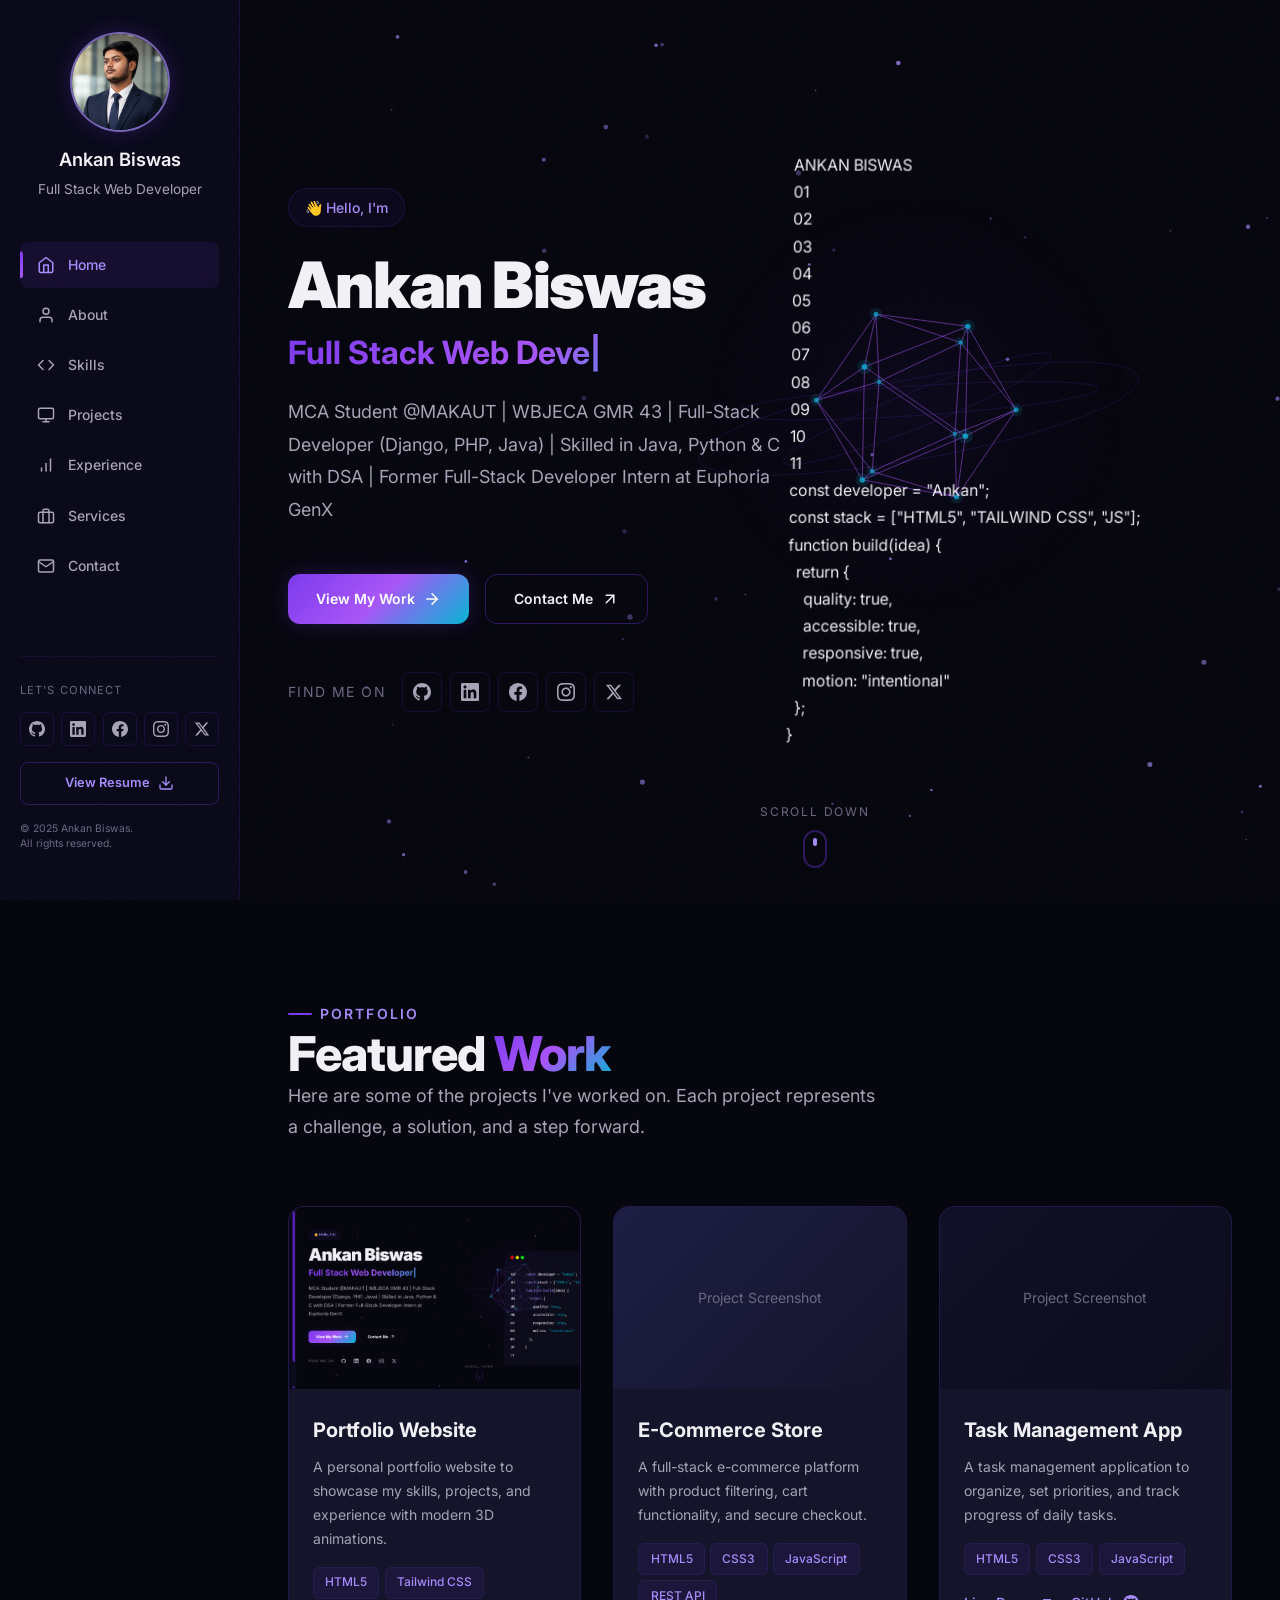
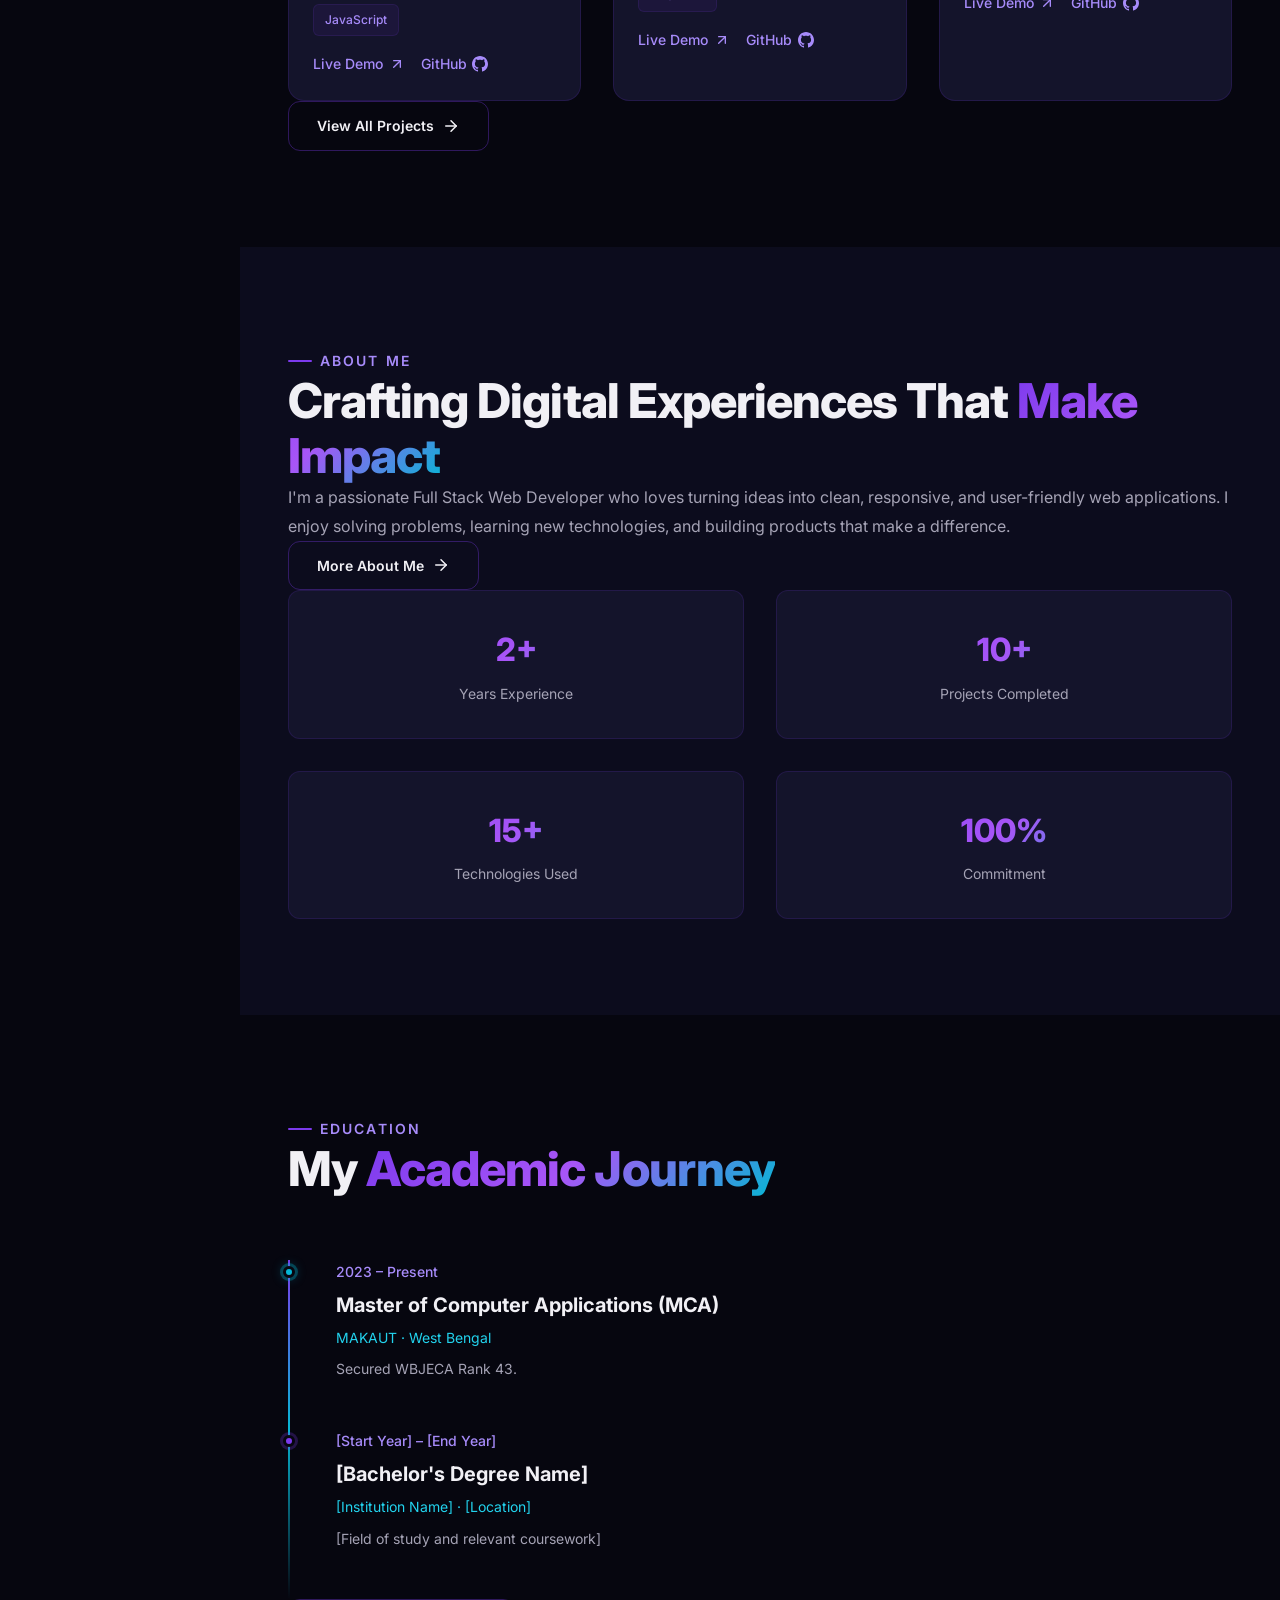
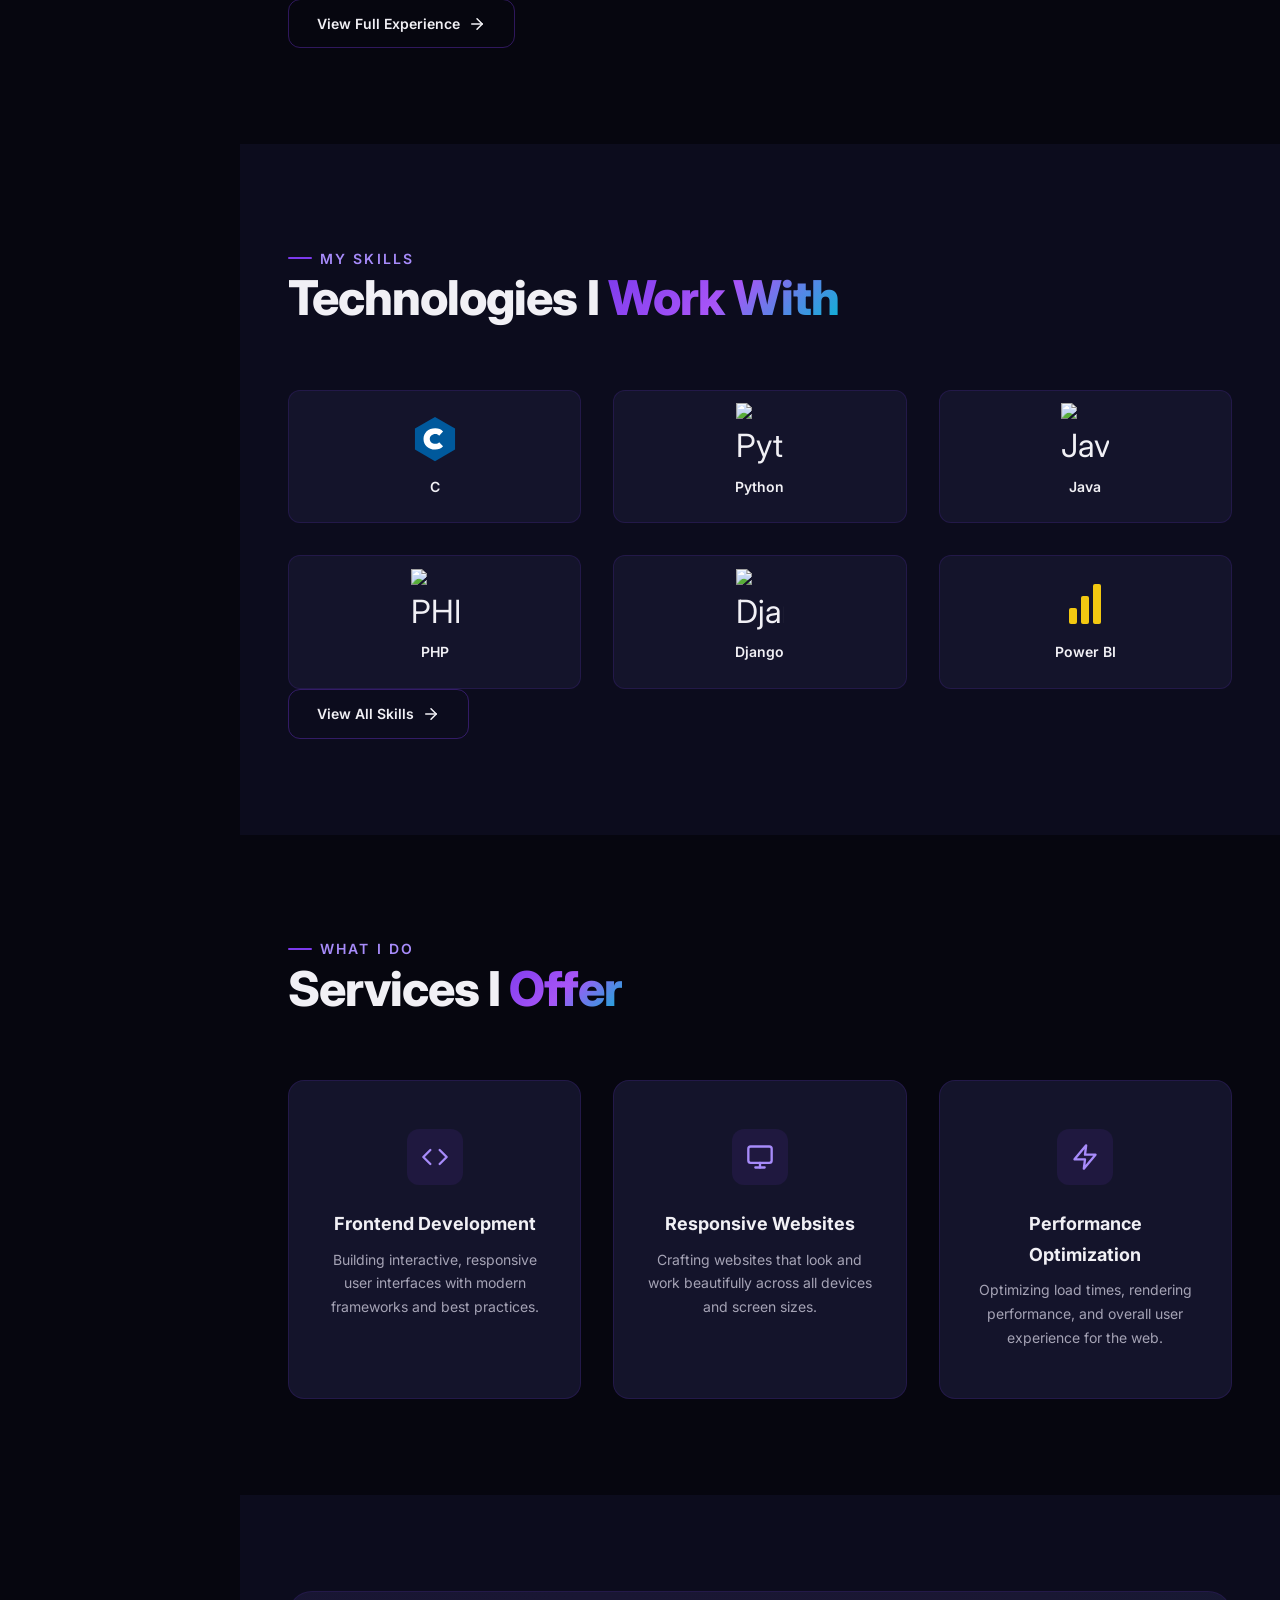
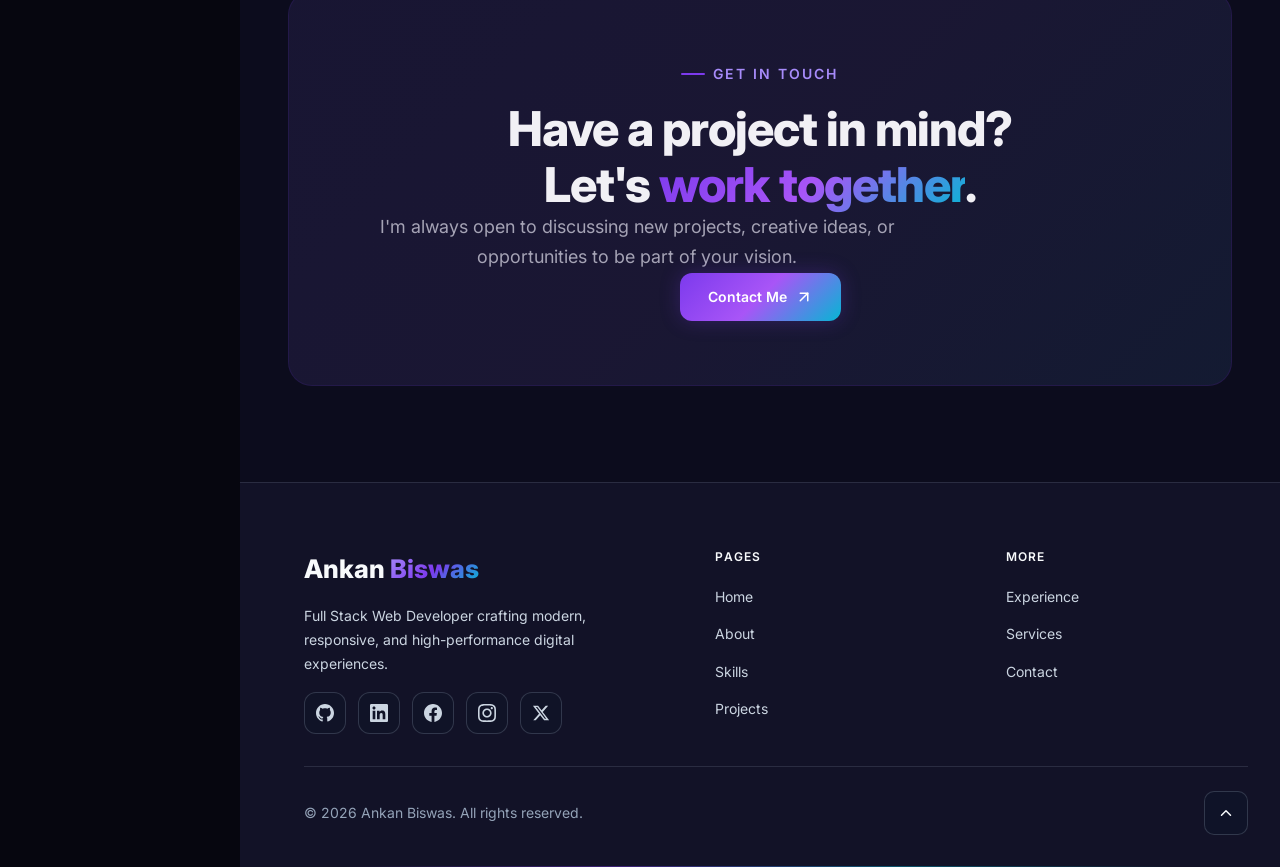
==== index.html @ 490fc518 "project add" ====
<!DOCTYPE html>
<html lang="en">

<head>
  <meta charset="UTF-8">
  <meta name="viewport" content="width=device-width, initial-scale=1.0">
  <title>Ankan Biswas — Full Stack Web Developer</title>
  <meta name="description"
    content="Ankan Biswas is a Full Stack Web Developer who designs and builds modern, responsive, and high-performance digital experiences for the web.">
  <link rel="canonical" href="https://Ankan-76.github.io/portfolio/">

  <!-- Open Graph -->
  <meta property="og:title" content="Ankan Biswas — Full Stack Web Developer">
  <meta property="og:description"
    content="I design and build modern, responsive, and high-performance digital experiences for the web.">
  <meta property="og:type" content="website">
  <meta property="og:url" content="https://Ankan-76.github.io/portfolio/">
  <meta property="og:image" content="https://Ankan-76.github.io/portfolio/assets/images/og-image.png">

  <!-- Twitter -->
  <meta name="twitter:card" content="summary_large_image">
  <meta name="twitter:title" content="Ankan Biswas — Full Stack Web Developer">
  <meta name="twitter:description"
    content="I design and build modern, responsive, and high-performance digital experiences for the web.">

  <link rel="icon" href="favicon.ico" type="image/x-icon">
  <link rel="manifest" href="site.webmanifest">

  <!-- Tailwind CDN -->
  <script src="https://cdn.tailwindcss.com"></script>
  <script>
    tailwind.config = {
      theme: {
        extend: {
          colors: {
            primary: '#06060f',
            surface: '#14142b',
            accent: '#7c3aed',
            'accent-light': '#a78bfa',
            'accent-secondary': '#06b6d4',
          }
        }
      }
    }
  </script>

  <link rel="stylesheet" href="css/styles.css">

  <!-- JSON-LD Structured Data -->
  <script type="application/ld+json">
  {
    "@context": "https://schema.org",
    "@type": "WebSite",
    "name": "Ankan Biswas Portfolio",
    "url": "https://Ankan-76.github.io/portfolio/",
    "author": {
      "@type": "Person",
      "name": "Ankan Biswas",
      "jobTitle": "Full Stack Web Developer",
      "url": "https://Ankan-76.github.io/portfolio/",
      "sameAs": [
        "https://github.com/Ankan-76",
        "https://www.linkedin.com/in/ankanbiswas43",
        "https://www.facebook.com/Ankan7699",
        "https://www.instagram.com/ankan_76?igsh=MXR5M2xndGlwZjZqcQ==",
        "https://x.com/Ankan7699"
      ]
    }
  }
  </script>
</head>

<body class="bg-noise">
  <div class="page-wrapper">
    <portfolio-sidebar></portfolio-sidebar>

    <main class="main-content" id="main-content">
      <!-- ===== HERO SECTION ===== -->
      <section class="hero" id="hero" aria-label="Hero introduction">
        <canvas id="hero-canvas" class="hero-canvas" aria-hidden="true"></canvas>

        <div class="hero-content">
          <span class="hero-eyebrow hero-entrance" style="animation-delay: 0.2s">
            👋 Hello, I'm
          </span>

          <h1 class="hero-name hero-entrance" style="animation-delay: 0.35s">
            Ankan Biswas
          </h1>

          <p class="hero-title hero-entrance" style="animation-delay: 0.5s">
            <span class="typewriter-text"
              data-words='["Full Stack Web Developer", "Tech Enthusiast", "Problem Solver"]'>Full Stack Web
              Developer</span><span class="typewriter-cursor">|</span>
          </p>

          <p class="hero-desc hero-entrance" style="animation-delay: 0.65s">
            MCA Student @MAKAUT | WBJECA GMR 43 | Full-Stack Developer (Django, PHP, Java) | Skilled in Java, Python & C
            with DSA | Former Full-Stack Developer Intern at Euphoria GenX
          </p>

          <div class="hero-actions hero-entrance" style="animation-delay: 0.8s">
            <a href="projects.html" class="btn btn-primary" id="hero-cta-projects">
              View My Work
              <svg viewBox="0 0 24 24" fill="none" stroke="currentColor" stroke-width="2" stroke-linecap="round"
                stroke-linejoin="round">
                <line x1="5" y1="12" x2="19" y2="12" />
                <polyline points="12 5 19 12 12 19" />
              </svg>
            </a>
            <a href="contact.html" class="btn btn-outline" id="hero-cta-contact">
              Contact Me
              <svg viewBox="0 0 24 24" fill="none" stroke="currentColor" stroke-width="2" stroke-linecap="round"
                stroke-linejoin="round">
                <line x1="7" y1="17" x2="17" y2="7" />
                <polyline points="7 7 17 7 17 17" />
              </svg>
            </a>
          </div>

          <div class="hero-social hero-entrance" style="animation-delay: 0.95s">
            <span class="hero-social-label">Find me on</span>
            <div class="social-links">
              <a href="https://github.com/Ankan-76" class="social-link" aria-label="Ankan Biswas on GitHub"
                target="_blank" rel="noopener noreferrer">
                <svg viewBox="0 0 24 24" fill="currentColor">
                  <path
                    d="M12 0c-6.626 0-12 5.373-12 12 0 5.302 3.438 9.8 8.207 11.387.599.111.793-.261.793-.577v-2.234c-3.338.726-4.033-1.416-4.033-1.416-.546-1.387-1.333-1.756-1.333-1.756-1.089-.745.083-.729.083-.729 1.205.084 1.839 1.237 1.839 1.237 1.07 1.834 2.807 1.304 3.492.997.107-.775.418-1.305.762-1.604-2.665-.305-5.467-1.334-5.467-5.931 0-1.311.469-2.381 1.236-3.221-.124-.303-.535-1.524.117-3.176 0 0 1.008-.322 3.301 1.23.957-.266 1.983-.399 3.003-.404 1.02.005 2.047.138 3.006.404 2.291-1.552 3.297-1.23 3.297-1.23.653 1.653.242 2.874.118 3.176.77.84 1.235 1.911 1.235 3.221 0 4.609-2.807 5.624-5.479 5.921.43.372.823 1.102.823 2.222v3.293c0 .319.192.694.801.576 4.765-1.589 8.199-6.086 8.199-11.386 0-6.627-5.373-12-12-12z" />
                </svg>
              </a>
              <a href="https://www.linkedin.com/in/ankanbiswas43" class="social-link"
                aria-label="Ankan Biswas on LinkedIn" target="_blank" rel="noopener noreferrer">
                <svg viewBox="0 0 24 24" fill="currentColor">
                  <path
                    d="M20.447 20.452h-3.554v-5.569c0-1.328-.027-3.037-1.852-3.037-1.853 0-2.136 1.445-2.136 2.939v5.667H9.351V9h3.414v1.561h.046c.477-.9 1.637-1.85 3.37-1.85 3.601 0 4.267 2.37 4.267 5.455v6.286zM5.337 7.433c-1.144 0-2.063-.926-2.063-2.065 0-1.138.92-2.063 2.063-2.063 1.14 0 2.064.925 2.064 2.063 0 1.139-.925 2.065-2.064 2.065zm1.782 13.019H3.555V9h3.564v11.452zM22.225 0H1.771C.792 0 0 .774 0 1.729v20.542C0 23.227.792 24 1.771 24h20.451C23.2 24 24 23.227 24 22.271V1.729C24 .774 23.2 0 22.222 0h.003z" />
                </svg>
              </a>
              <a href="https://www.facebook.com/Ankan7699" class="social-link" aria-label="Ankan Biswas on Facebook"
                target="_blank" rel="noopener noreferrer">
                <svg viewBox="0 0 24 24" fill="currentColor">
                  <path
                    d="M24 12.073c0-6.627-5.373-12-12-12s-12 5.373-12 12c0 5.99 4.388 10.954 10.125 11.854v-8.385H7.078v-3.47h3.047V9.43c0-3.007 1.792-4.669 4.533-4.669 1.312 0 2.686.235 2.686.235v2.953H15.83c-1.491 0-1.956.925-1.956 1.874v2.25h3.328l-.532 3.47h-2.796v8.385C19.612 23.027 24 18.062 24 12.073z" />
                </svg>
              </a>
              <a href="https://www.instagram.com/ankan_76?igsh=MXR5M2xndGlwZjZqcQ==" class="social-link"
                aria-label="Ankan Biswas on Instagram" target="_blank" rel="noopener noreferrer">
                <svg viewBox="0 0 24 24" fill="currentColor">
                  <path
                    d="M12 0C8.74 0 8.333.015 7.053.072 5.775.132 4.905.333 4.14.63c-.789.306-1.459.717-2.126 1.384S.935 3.35.63 4.14C.333 4.905.131 5.775.072 7.053.012 8.333 0 8.74 0 12s.015 3.667.072 4.947c.06 1.277.261 2.148.558 2.913.306.788.717 1.459 1.384 2.126.667.666 1.336 1.079 2.126 1.384.766.296 1.636.499 2.913.558C8.333 23.988 8.74 24 12 24s3.667-.015 4.947-.072c1.277-.06 2.148-.262 2.913-.558.788-.306 1.459-.718 2.126-1.384.666-.667 1.079-1.335 1.384-2.126.296-.765.499-1.636.558-2.913.06-1.28.072-1.687.072-4.947s-.015-3.667-.072-4.947c-.06-1.277-.262-2.149-.558-2.913-.306-.789-.718-1.459-1.384-2.126C21.319 1.347 20.651.935 19.86.63c-.765-.297-1.636-.499-2.913-.558C15.667.012 15.26 0 12 0zm0 2.16c3.203 0 3.585.016 4.85.071 1.17.055 1.805.249 2.227.415.562.217.96.477 1.382.896.419.42.679.819.896 1.381.164.422.36 1.057.413 2.227.057 1.266.07 1.646.07 4.85s-.015 3.585-.074 4.85c-.061 1.17-.256 1.805-.421 2.227-.224.562-.479.96-.899 1.382-.419.419-.824.679-1.38.896-.42.164-1.065.36-2.235.413-1.274.057-1.649.07-4.859.07-3.211 0-3.586-.015-4.859-.074-1.171-.061-1.816-.256-2.236-.421-.569-.224-.96-.479-1.379-.899-.421-.419-.69-.824-.9-1.38-.165-.42-.359-1.065-.42-2.235-.045-1.26-.061-1.649-.061-4.844 0-3.196.016-3.586.061-4.861.061-1.17.255-1.814.42-2.234.21-.57.479-.96.9-1.381.419-.419.81-.689 1.379-.898.42-.166 1.051-.361 2.221-.421 1.275-.045 1.65-.06 4.859-.06l.045.03zm0 3.678c-3.405 0-6.162 2.76-6.162 6.162 0 3.405 2.76 6.162 6.162 6.162 3.405 0 6.162-2.76 6.162-6.162 0-3.405-2.76-6.162-6.162-6.162zM12 16c-2.21 0-4-1.79-4-4s1.79-4 4-4 4 1.79 4 4-1.79 4-4 4zm7.846-10.405c0 .795-.646 1.44-1.44 1.44-.795 0-1.44-.646-1.44-1.44 0-.794.646-1.439 1.44-1.439.793-.001 1.44.645 1.44 1.439z" />
                </svg>
              </a>
              <a href="https://x.com/Ankan7699" class="social-link" aria-label="Ankan Biswas on X" target="_blank"
                rel="noopener noreferrer">
                <svg viewBox="0 0 24 24" fill="currentColor">
                  <path
                    d="M18.244 2.25h3.308l-7.227 8.26 8.502 11.24H16.17l-5.214-6.817L4.99 21.75H1.68l7.73-8.835L1.254 2.25H8.08l4.713 6.231zm-1.161 17.52h1.833L7.084 4.126H5.117z" />
                </svg>
              </a>
            </div>
          </div>
        </div>

        <!-- ===== FLOATING CODE WINDOW ===== -->
        <div class="hidden xl:block absolute right-12 z-[2] hero-entrance"
          style="animation-delay: 1.1s; width: 450px; top: 25%; transform: translateY(-50%) perspective(1200px);">
          <div style="animation: float 6s ease-in-out infinite;">
            <div
              class="rounded-2xl border border-[var(--color-border)] backdrop-blur-md bg-[rgba(20,20,43,0.4)] shadow-[var(--shadow-glow-lg)] overflow-hidden hover:border-[var(--color-border-active)] transition-all duration-300"
              style="transform-style: preserve-3d; transform: rotateY(-12deg) rotateX(4deg);">
              <!-- Window Header -->
              <div
                class="flex items-center justify-between px-5 py-4 border-b border-[var(--color-border)] bg-[rgba(12,12,29,0.7)]">
                <div class="flex gap-2">
                  <div class="w-3 h-3 rounded-full bg-[#ff0000]"></div>
                  <div class="w-3 h-3 rounded-full bg-[#ffff00]"></div>
                  <div class="w-3 h-3 rounded-full bg-[#00ff00]"></div>
                </div>
                <div class="text-[10px] font-mono tracking-[0.2em] text-[var(--color-text-muted)] uppercase">
                  ANKAN BISWAS
                </div>
              </div>
              <!-- Window Body -->
              <div class="p-6 font-mono text-sm leading-[2.2]">
                <div class="flex">
                  <div
                    class="text-[var(--color-text-muted)]/50 text-right pr-5 select-none shrink-0 border-r border-[var(--color-border)] mr-5">
                    01<br>02<br>03<br>04<br>05<br>06<br>07<br>08<br>09<br>10<br>11
                  </div>
                  <div class="text-[var(--color-text-primary)] whitespace-nowrap overflow-hidden">
                    <span class="text-[var(--color-accent-light)]">const</span> developer = <span
                      class="text-[var(--color-accent-secondary)]">"Ankan"</span>;<br>
                    <span class="text-[var(--color-accent-light)]">const</span> stack = [<span
                      class="text-[var(--color-accent-secondary)]">"HTML5"</span>, <span
                      class="text-[var(--color-accent-secondary)]">"TAILWIND CSS"</span>, <span
                      class="text-[var(--color-accent-secondary)]">"JS"</span>];<br>
                    <span class="text-[var(--color-accent-light)]">function</span> <span
                      class="text-[var(--color-accent-light)]">build</span>(idea) {<br>
                    &nbsp;&nbsp;<span class="text-[var(--color-accent-light)]">return</span> {<br>
                    &nbsp;&nbsp;&nbsp;&nbsp;quality: <span class="text-[var(--color-accent-secondary)]">true</span>,<br>
                    &nbsp;&nbsp;&nbsp;&nbsp;accessible: <span
                      class="text-[var(--color-accent-secondary)]">true</span>,<br>
                    &nbsp;&nbsp;&nbsp;&nbsp;responsive: <span
                      class="text-[var(--color-accent-secondary)]">true</span>,<br>
                    &nbsp;&nbsp;&nbsp;&nbsp;motion: <span
                      class="text-[var(--color-accent-secondary)]">"intentional"</span><br>
                    &nbsp;&nbsp;};<br>
                    }
                  </div>
                </div>
              </div>
            </div>
          </div>
        </div>

        <div class="scroll-indicator hero-entrance" style="animation-delay: 1.2s">
          <span>Scroll Down</span>
          <div class="scroll-indicator-mouse">
            <div class="scroll-indicator-dot"></div>
          </div>
        </div>
      </section>

      <!-- ===== SELECTED WORK ===== -->
      <section class="section" id="selected-work" aria-labelledby="work-heading">
        <div class="section-header reveal">
          <span class="heading-eyebrow">Portfolio</span>
          <h2 class="section-title" id="work-heading">Featured <span class="accent">Work</span></h2>
          <p class="section-subtitle">Here are some of the projects I've worked on. Each project represents a challenge,
            a solution, and a step forward.</p>
        </div>

        <div class="section-grid section-grid-3 mobile-1col">
          <!-- Project Card 1 -->
          <article class="project-card card-3d reveal stagger-1" data-category="Web Apps">
            <div class="project-card-image">
              <img src="assets/images/projects/portfolio.png" alt="Portfolio Website"
                style="width:100%; height:100%; object-fit:cover;">
            </div>
            <div class="project-card-body">
              <h3 class="project-card-title">Portfolio Website</h3>
              <p class="project-card-desc">A personal portfolio website to showcase my skills, projects, and experience
                with modern 3D animations.</p>
              <div class="project-card-techs">
                <span class="tech-badge">HTML5</span>
                <span class="tech-badge">Tailwind CSS</span>
                <span class="tech-badge">JavaScript</span>
              </div>
              <div class="project-card-links">
                <a href="https://ankan-76.github.io/portfolio/" class="project-card-link" target="_blank"
                  rel="noopener noreferrer">
                  Live Demo
                  <svg viewBox="0 0 24 24" fill="none" stroke="currentColor" stroke-width="2" stroke-linecap="round"
                    stroke-linejoin="round">
                    <line x1="7" y1="17" x2="17" y2="7" />
                    <polyline points="7 7 17 7 17 17" />
                  </svg>
                </a>
                <a href="https://github.com/Ankan-76/portfolio" class="project-card-link" target="_blank"
                  rel="noopener noreferrer">
                  GitHub
                  <svg viewBox="0 0 24 24" fill="currentColor" width="16" height="16">
                    <path
                      d="M12 0c-6.626 0-12 5.373-12 12 0 5.302 3.438 9.8 8.207 11.387.599.111.793-.261.793-.577v-2.234c-3.338.726-4.033-1.416-4.033-1.416-.546-1.387-1.333-1.756-1.333-1.756-1.089-.745.083-.729.083-.729 1.205.084 1.839 1.237 1.839 1.237 1.07 1.834 2.807 1.304 3.492.997.107-.775.418-1.305.762-1.604-2.665-.305-5.467-1.334-5.467-5.931 0-1.311.469-2.381 1.236-3.221-.124-.303-.535-1.524.117-3.176 0 0 1.008-.322 3.301 1.23.957-.266 1.983-.399 3.003-.404 1.02.005 2.047.138 3.006.404 2.291-1.552 3.297-1.23 3.297-1.23.653 1.653.242 2.874.118 3.176.77.84 1.235 1.911 1.235 3.221 0 4.609-2.807 5.624-5.479 5.921.43.372.823 1.102.823 2.222v3.293c0 .319.192.694.801.576 4.765-1.589 8.199-6.086 8.199-11.386 0-6.627-5.373-12-12-12z" />
                  </svg>
                </a>
              </div>
            </div>
          </article>

          <!-- Project Card 2 -->
          <article class="project-card card-3d reveal stagger-2" data-category="Web Apps">
            <div class="project-card-image">
              <div
                style="width:100%;height:100%;background:linear-gradient(135deg, #1e1e45 0%, #14142b 100%);display:flex;align-items:center;justify-content:center;color:var(--color-text-muted);font-size:0.875rem;">
                Project Screenshot</div>
            </div>
            <div class="project-card-body">
              <h3 class="project-card-title">E-Commerce Store</h3>
              <p class="project-card-desc">A full-stack e-commerce platform with product filtering, cart functionality,
                and secure checkout.</p>
              <div class="project-card-techs">
                <span class="tech-badge">HTML5</span>
                <span class="tech-badge">CSS3</span>
                <span class="tech-badge">JavaScript</span>
                <span class="tech-badge">REST API</span>
              </div>
              <div class="project-card-links">
                <a href="[Live Demo URL]" class="project-card-link" target="_blank" rel="noopener noreferrer">
                  Live Demo
                  <svg viewBox="0 0 24 24" fill="none" stroke="currentColor" stroke-width="2" stroke-linecap="round"
                    stroke-linejoin="round">
                    <line x1="7" y1="17" x2="17" y2="7" />
                    <polyline points="7 7 17 7 17 17" />
                  </svg>
                </a>
                <a href="https://github.com/Ankan-76" class="project-card-link" target="_blank"
                  rel="noopener noreferrer">
                  GitHub
                  <svg viewBox="0 0 24 24" fill="currentColor" width="16" height="16">
                    <path
                      d="M12 0c-6.626 0-12 5.373-12 12 0 5.302 3.438 9.8 8.207 11.387.599.111.793-.261.793-.577v-2.234c-3.338.726-4.033-1.416-4.033-1.416-.546-1.387-1.333-1.756-1.333-1.756-1.089-.745.083-.729.083-.729 1.205.084 1.839 1.237 1.839 1.237 1.07 1.834 2.807 1.304 3.492.997.107-.775.418-1.305.762-1.604-2.665-.305-5.467-1.334-5.467-5.931 0-1.311.469-2.381 1.236-3.221-.124-.303-.535-1.524.117-3.176 0 0 1.008-.322 3.301 1.23.957-.266 1.983-.399 3.003-.404 1.02.005 2.047.138 3.006.404 2.291-1.552 3.297-1.23 3.297-1.23.653 1.653.242 2.874.118 3.176.77.84 1.235 1.911 1.235 3.221 0 4.609-2.807 5.624-5.479 5.921.43.372.823 1.102.823 2.222v3.293c0 .319.192.694.801.576 4.765-1.589 8.199-6.086 8.199-11.386 0-6.627-5.373-12-12-12z" />
                  </svg>
                </a>
              </div>
            </div>
          </article>

          <!-- Project Card 3 -->
          <article class="project-card card-3d reveal stagger-3" data-category="Web Apps">
            <div class="project-card-image">
              <div
                style="width:100%;height:100%;background:linear-gradient(135deg, #111128 0%, #0c0c1d 100%);display:flex;align-items:center;justify-content:center;color:var(--color-text-muted);font-size:0.875rem;">
                Project Screenshot</div>
            </div>
            <div class="project-card-body">
              <h3 class="project-card-title">Task Management App</h3>
              <p class="project-card-desc">A task management application to organize, set priorities, and track progress
                of daily tasks.</p>
              <div class="project-card-techs">
                <span class="tech-badge">HTML5</span>
                <span class="tech-badge">CSS3</span>
                <span class="tech-badge">JavaScript</span>
              </div>
              <div class="project-card-links">
                <a href="[Live Demo URL]" class="project-card-link" target="_blank" rel="noopener noreferrer">
                  Live Demo
                  <svg viewBox="0 0 24 24" fill="none" stroke="currentColor" stroke-width="2" stroke-linecap="round"
                    stroke-linejoin="round">
                    <line x1="7" y1="17" x2="17" y2="7" />
                    <polyline points="7 7 17 7 17 17" />
                  </svg>
                </a>
                <a href="https://github.com/Ankan-76" class="project-card-link" target="_blank"
                  rel="noopener noreferrer">
                  GitHub
                  <svg viewBox="0 0 24 24" fill="currentColor" width="16" height="16">
                    <path
                      d="M12 0c-6.626 0-12 5.373-12 12 0 5.302 3.438 9.8 8.207 11.387.599.111.793-.261.793-.577v-2.234c-3.338.726-4.033-1.416-4.033-1.416-.546-1.387-1.333-1.756-1.333-1.756-1.089-.745.083-.729.083-.729 1.205.084 1.839 1.237 1.839 1.237 1.07 1.834 2.807 1.304 3.492.997.107-.775.418-1.305.762-1.604-2.665-.305-5.467-1.334-5.467-5.931 0-1.311.469-2.381 1.236-3.221-.124-.303-.535-1.524.117-3.176 0 0 1.008-.322 3.301 1.23.957-.266 1.983-.399 3.003-.404 1.02.005 2.047.138 3.006.404 2.291-1.552 3.297-1.23 3.297-1.23.653 1.653.242 2.874.118 3.176.77.84 1.235 1.911 1.235 3.221 0 4.609-2.807 5.624-5.479 5.921.43.372.823 1.102.823 2.222v3.293c0 .319.192.694.801.576 4.765-1.589 8.199-6.086 8.199-11.386 0-6.627-5.373-12-12-12z" />
                  </svg>
                </a>
              </div>
            </div>
          </article>
        </div>

        <div class="text-center mt-12 reveal">
          <a href="projects.html" class="btn btn-outline">
            View All Projects
            <svg viewBox="0 0 24 24" fill="none" stroke="currentColor" stroke-width="2" stroke-linecap="round"
              stroke-linejoin="round">
              <line x1="5" y1="12" x2="19" y2="12" />
              <polyline points="12 5 19 12 12 19" />
            </svg>
          </a>
        </div>
      </section>

      <!-- ===== ABOUT SNAPSHOT ===== -->
      <section class="section" id="about-snapshot" aria-labelledby="about-heading"
        style="background: var(--color-bg-secondary);">
        <div class="max-w-4xl mx-auto grid md:grid-cols-2 gap-12 items-center">
          <div class="reveal">
            <span class="heading-eyebrow">About Me</span>
            <h2 class="section-title" id="about-heading">Crafting Digital Experiences That <span class="accent">Make
                Impact</span></h2>
            <p class="mt-4" style="color: var(--color-text-secondary); line-height: 1.8;">
              I'm a passionate Full Stack Web Developer who loves turning ideas into clean, responsive, and
              user-friendly web applications. I enjoy solving problems, learning new technologies, and building products
              that make a difference.
            </p>
            <a href="about.html" class="btn btn-outline mt-6">
              More About Me
              <svg viewBox="0 0 24 24" fill="none" stroke="currentColor" stroke-width="2" stroke-linecap="round"
                stroke-linejoin="round">
                <line x1="5" y1="12" x2="19" y2="12" />
                <polyline points="12 5 19 12 12 19" />
              </svg>
            </a>
          </div>
          <div class="section-grid section-grid-2 reveal stagger-2">
            <div class="stat-card">
              <div class="stat-number">2+</div>
              <div class="stat-label">Years Experience</div>
            </div>
            <div class="stat-card">
              <div class="stat-number">10+</div>
              <div class="stat-label">Projects Completed</div>
            </div>
            <div class="stat-card">
              <div class="stat-number">15+</div>
              <div class="stat-label">Technologies Used</div>
            </div>
            <div class="stat-card">
              <div class="stat-number">100%</div>
              <div class="stat-label">Commitment</div>
            </div>
          </div>
        </div>
      </section>

      <!-- ===== EDUCATION SNAPSHOT ===== -->
      <section class="section" id="education-snapshot" aria-labelledby="edu-heading">
        <div class="max-w-3xl mx-auto">
          <div class="section-header reveal">
            <span class="heading-eyebrow">Education</span>
            <h2 class="section-title" id="edu-heading">My <span class="accent">Academic Journey</span></h2>
          </div>
          <div class="timeline">
            <div class="timeline-item current reveal">
              <div class="timeline-date">2023 – Present</div>
              <h3 class="timeline-title">Master of Computer Applications (MCA)</h3>
              <div class="timeline-company">MAKAUT · West Bengal</div>
              <p class="timeline-desc">Secured WBJECA Rank 43.</p>
            </div>
            <div class="timeline-item reveal stagger-2">
              <div class="timeline-date">[Start Year] – [End Year]</div>
              <h3 class="timeline-title">[Bachelor's Degree Name]</h3>
              <div class="timeline-company">[Institution Name] · [Location]</div>
              <p class="timeline-desc">[Field of study and relevant coursework]</p>
            </div>
          </div>
          <div class="text-center mt-8 reveal">
            <a href="experience.html" class="btn btn-outline">
              View Full Experience
              <svg viewBox="0 0 24 24" fill="none" stroke="currentColor" stroke-width="2" stroke-linecap="round"
                stroke-linejoin="round">
                <line x1="5" y1="12" x2="19" y2="12" />
                <polyline points="12 5 19 12 12 19" />
              </svg>
            </a>
          </div>
        </div>
      </section>

      <!-- ===== SKILLS SNAPSHOT ===== -->
      <section class="section" id="skills-snapshot" aria-labelledby="skills-heading"
        style="background: var(--color-bg-secondary);">
        <div class="section-header reveal">
          <span class="heading-eyebrow">My Skills</span>
          <h2 class="section-title" id="skills-heading">Technologies I <span class="accent">Work With</span></h2>
        </div>
        <div class="section-grid section-grid-4">
          <div class="skill-card card-3d reveal stagger-1">
            <div class="skill-card-icon">
              <svg viewBox="0 0 128 128" width="100%" height="100%" xmlns="http://www.w3.org/2000/svg">
                <path d="M117.5 35.8L64 5 10.5 35.8v56.4L64 123l53.5-30.8V35.8z" fill="#00599C" />
                <path
                  d="M85.5 83.5c-4.9 5.8-11.8 8.8-20.7 8.8-19.3 0-31.4-12.7-31.4-28.5s12.1-28.5 31.4-28.5c8.9 0 15.8 3 20.7 8.8l-10.4 11c-2.4-2.8-5.7-4.4-10.3-4.4-8.8 0-14.7 6.4-14.7 13.1s5.9 13.1 14.7 13.1c4.6 0 7.9-1.6 10.3-4.4l10.4 11z"
                  fill="#FFFFFF" />
              </svg>

            </div>
            <div class="skill-card-name">C</div>
          </div>
          <div class="skill-card reveal stagger-2">
            <div class="skill-card-icon"><img
                src="https://cdn.jsdelivr.net/gh/devicons/devicon@latest/icons/python/python-original.svg" width="100%"
                height="100%" alt="Python"></div>
            <div class="skill-card-name">Python</div>
          </div>
          <div class="skill-card reveal stagger-3">
            <div class="skill-card-icon"><img
                src="https://cdn.jsdelivr.net/gh/devicons/devicon@latest/icons/java/java-original.svg" width="100%"
                height="100%" alt="Java"></div>
            <div class="skill-card-name">Java</div>
          </div>
          <div class="skill-card reveal stagger-4">
            <div class="skill-card-icon"><img
                src="https://cdn.jsdelivr.net/gh/devicons/devicon@latest/icons/php/php-original.svg" width="100%"
                height="100%" alt="PHP"></div>
            <div class="skill-card-name">PHP</div>
          </div>
          <div class="skill-card reveal stagger-5">
            <div class="skill-card-icon"><img
                src="https://cdn.jsdelivr.net/gh/devicons/devicon@latest/icons/django/django-plain.svg" width="100%"
                height="100%" alt="Django"></div>
            <div class="skill-card-name">Django</div>
          </div>
          <div class="skill-card reveal stagger-6">
            <div class="skill-card-icon">
              <svg viewBox="0 0 24 24" fill="#F2C811" xmlns="http://www.w3.org/2000/svg" width="100%" height="100%">
                <rect x="4" y="14" width="4" height="8" rx="1" />
                <rect x="10" y="8" width="4" height="14" rx="1" />
                <rect x="16" y="2" width="4" height="20" rx="1" />
              </svg>
            </div>
            <div class="skill-card-name">Power BI</div>
          </div>
        </div>
        <div class="text-center mt-8 reveal">
          <a href="skills.html" class="btn btn-outline">
            View All Skills
            <svg viewBox="0 0 24 24" fill="none" stroke="currentColor" stroke-width="2" stroke-linecap="round"
              stroke-linejoin="round">
              <line x1="5" y1="12" x2="19" y2="12" />
              <polyline points="12 5 19 12 12 19" />
            </svg>
          </a>
        </div>
      </section>

      <!-- ===== SERVICES SNAPSHOT ===== -->
      <section class="section" id="services-snapshot" aria-labelledby="services-heading">
        <div class="section-header reveal">
          <span class="heading-eyebrow">What I Do</span>
          <h2 class="section-title" id="services-heading">Services I <span class="accent">Offer</span></h2>
        </div>
        <div class="section-grid section-grid-3 mobile-1col">
          <div class="service-card reveal stagger-1">
            <div class="service-icon">
              <svg viewBox="0 0 24 24" fill="none" stroke="currentColor" stroke-width="2" stroke-linecap="round"
                stroke-linejoin="round">
                <polyline points="16 18 22 12 16 6" />
                <polyline points="8 6 2 12 8 18" />
              </svg>
            </div>
            <h3 class="service-title">Frontend Development</h3>
            <p class="service-desc">Building interactive, responsive user interfaces with modern frameworks and best
              practices.</p>
          </div>
          <div class="service-card reveal stagger-2">
            <div class="service-icon">
              <svg viewBox="0 0 24 24" fill="none" stroke="currentColor" stroke-width="2" stroke-linecap="round"
                stroke-linejoin="round">
                <rect x="2" y="3" width="20" height="14" rx="2" ry="2" />
                <line x1="8" y1="21" x2="16" y2="21" />
                <line x1="12" y1="17" x2="12" y2="21" />
              </svg>
            </div>
            <h3 class="service-title">Responsive Websites</h3>
            <p class="service-desc">Crafting websites that look and work beautifully across all devices and screen
              sizes.</p>
          </div>
          <div class="service-card reveal stagger-3">
            <div class="service-icon">
              <svg viewBox="0 0 24 24" fill="none" stroke="currentColor" stroke-width="2" stroke-linecap="round"
                stroke-linejoin="round">
                <path d="M13 2L3 14h9l-1 8 10-12h-9l1-8z" />
              </svg>
            </div>
            <h3 class="service-title">Performance Optimization</h3>
            <p class="service-desc">Optimizing load times, rendering performance, and overall user experience for the
              web.</p>
          </div>
        </div>
      </section>

      <!-- ===== CTA BANNER ===== -->
      <section class="section" id="cta" aria-labelledby="cta-heading" style="background: var(--color-bg-secondary);">
        <div class="cta-banner reveal-scale">
          <span class="heading-eyebrow" style="justify-content:center; margin-bottom: 1rem;">Get In Touch</span>
          <h2 class="section-title" id="cta-heading" style="text-align:center;">Have a project in mind?<br>Let's <span
              class="accent">work together</span>.</h2>
          <p class="section-subtitle mx-auto mt-4" style="text-align:center;">I'm always open to discussing new
            projects, creative ideas, or opportunities to be part of your vision.</p>
          <div class="flex justify-center gap-4 mt-8 flex-wrap">
            <a href="contact.html" class="btn btn-primary">
              Contact Me
              <svg viewBox="0 0 24 24" fill="none" stroke="currentColor" stroke-width="2" stroke-linecap="round"
                stroke-linejoin="round">
                <line x1="7" y1="17" x2="17" y2="7" />
                <polyline points="7 7 17 7 17 17" />
              </svg>
            </a>
          </div>
        </div>
      </section>

      <!-- ===== FOOTER ===== -->
      <portfolio-footer></portfolio-footer>
    </main>
  </div>

  <script type="module" src="js/main.js"></script>
</body>

</html>
---- css/styles.css ----
/* =============================================
   ANKAN BISWAS — PORTFOLIO DESIGN SYSTEM
   Single dark theme · 3D animated · Premium
   ============================================= */

/* --- Google Fonts --- */
@import url('https://fonts.googleapis.com/css2?family=Inter:wght@300;400;500;600;700;800;900&family=JetBrains+Mono:wght@400;500;600&display=swap');

/* ===========================
   DESIGN TOKENS
   =========================== */
:root {
  /* --- Colors --- */
  --color-bg-primary: #06060f;
  --color-bg-secondary: #0c0c1d;
  --color-bg-tertiary: #111128;
  --color-surface: #14142b;
  --color-surface-hover: #1a1a3e;
  --color-surface-active: #1e1e45;
  --color-border: rgba(124, 58, 237, 0.15);
  --color-border-hover: rgba(124, 58, 237, 0.35);
  --color-border-active: rgba(124, 58, 237, 0.5);

  /* Accent */
  --color-accent: #7c3aed;
  --color-accent-light: #a78bfa;
  --color-accent-dark: #5b21b6;
  --color-accent-glow: rgba(124, 58, 237, 0.25);
  --color-accent-secondary: #06b6d4;
  --color-accent-secondary-light: #22d3ee;
  --color-accent-gradient: linear-gradient(135deg, #7c3aed, #a855f7, #06b6d4);
  --color-accent-gradient-hover: linear-gradient(135deg, #8b5cf6, #c084fc, #22d3ee);

  /* Text */
  --color-text-primary: #f1f0f5;
  --color-text-secondary: #a5a3b5;
  --color-text-muted: #6b6980;
  --color-text-accent: #a78bfa;

  /* Status */
  --color-success: #34d399;
  --color-warning: #fbbf24;
  --color-error: #f87171;

  /* --- Typography --- */
  --font-sans: 'Inter', -apple-system, BlinkMacSystemFont, 'Segoe UI', Roboto, sans-serif;
  --font-mono: 'JetBrains Mono', 'Fira Code', monospace;

  --text-xs: clamp(0.7rem, 0.65rem + 0.25vw, 0.75rem);
  --text-sm: clamp(0.8rem, 0.75rem + 0.25vw, 0.875rem);
  --text-base: clamp(0.875rem, 0.825rem + 0.25vw, 1rem);
  --text-lg: clamp(1rem, 0.95rem + 0.25vw, 1.125rem);
  --text-xl: clamp(1.125rem, 1rem + 0.5vw, 1.25rem);
  --text-2xl: clamp(1.25rem, 1.1rem + 0.75vw, 1.5rem);
  --text-3xl: clamp(1.5rem, 1.2rem + 1.5vw, 2rem);
  --text-4xl: clamp(2rem, 1.5rem + 2.5vw, 3rem);
  --text-5xl: clamp(2.5rem, 1.8rem + 3.5vw, 4rem);

  /* --- Spacing --- */
  --space-xs: 0.25rem;
  --space-sm: 0.5rem;
  --space-md: 1rem;
  --space-lg: 1.5rem;
  --space-xl: 2rem;
  --space-2xl: 3rem;
  --space-3xl: 4rem;
  --space-4xl: 6rem;

  /* --- Border Radius --- */
  --radius-sm: 0.375rem;
  --radius-md: 0.5rem;
  --radius-lg: 0.75rem;
  --radius-xl: 1rem;
  --radius-2xl: 1.5rem;
  --radius-full: 9999px;

  /* --- Shadows --- */
  --shadow-sm: 0 1px 3px rgba(0, 0, 0, 0.3);
  --shadow-md: 0 4px 12px rgba(0, 0, 0, 0.4);
  --shadow-lg: 0 8px 30px rgba(0, 0, 0, 0.5);
  --shadow-xl: 0 16px 50px rgba(0, 0, 0, 0.6);
  --shadow-glow: 0 0 20px var(--color-accent-glow);
  --shadow-glow-lg: 0 0 40px var(--color-accent-glow);

  /* --- 3D / Perspective --- */
  --perspective-default: 1200px;
  --perspective-card: 800px;

  /* --- Motion --- */
  --ease-out-expo: cubic-bezier(0.22, 1, 0.36, 1);
  --ease-out-quart: cubic-bezier(0.25, 1, 0.5, 1);
  --ease-in-out: cubic-bezier(0.4, 0, 0.2, 1);
  --ease-spring: cubic-bezier(0.34, 1.56, 0.64, 1);

  --duration-micro: 150ms;
  --duration-fast: 200ms;
  --duration-normal: 300ms;
  --duration-slow: 500ms;
  --duration-entrance: 600ms;
  --duration-scene: 800ms;

  /* --- Sidebar --- */
  --sidebar-width: 240px;
  --sidebar-collapsed: 80px;

  /* --- Scrollbar --- */
  --scrollbar-width: 8px;
  --scrollbar-track: var(--color-bg-secondary);
  --scrollbar-thumb: var(--color-accent-dark);
  --scrollbar-thumb-hover: var(--color-accent);
}

/* ===========================
   BASE RESET & GLOBALS
   =========================== */
*,
*::before,
*::after {
  box-sizing: border-box;
  margin: 0;
  padding: 0;
}

html {
  scroll-behavior: smooth;
  -webkit-text-size-adjust: 100%;
  text-size-adjust: 100%;
}

body {
  font-family: var(--font-sans);
  font-size: var(--text-base);
  line-height: 1.7;
  color: var(--color-text-primary);
  background-color: var(--color-bg-primary);
  -webkit-font-smoothing: antialiased;
  -moz-osx-font-smoothing: grayscale;
  overflow-x: hidden;
  min-height: 100vh;
}

img,
video,
svg {
  display: block;
  max-width: 100%;
  height: auto;
}

a {
  color: var(--color-accent-light);
  text-decoration: none;
  transition: color var(--duration-fast) var(--ease-out-expo);
}

a:hover {
  color: var(--color-accent-secondary-light);
}

button {
  cursor: pointer;
  font-family: inherit;
  border: none;
  background: none;
  color: inherit;
}

ul,
ol {
  list-style: none;
}

::selection {
  background: var(--color-accent);
  color: #fff;
}

/* ===========================
   CUSTOM DESKTOP SCROLLBAR
   =========================== */
@media (min-width: 1024px) and (pointer: fine) {
  html {
    scrollbar-width: thin;
    scrollbar-color: var(--scrollbar-thumb) var(--scrollbar-track);
  }

  ::-webkit-scrollbar {
    width: var(--scrollbar-width);
  }

  ::-webkit-scrollbar-track {
    background: var(--scrollbar-track);
  }

  ::-webkit-scrollbar-thumb {
    background: var(--scrollbar-thumb);
    border-radius: var(--radius-full);
    border: 2px solid var(--scrollbar-track);
    transition: background var(--duration-micro) var(--ease-out-expo);
  }

  ::-webkit-scrollbar-thumb:hover {
    background: var(--scrollbar-thumb-hover);
    box-shadow: 0 0 8px var(--color-accent-glow);
  }
}

/* ===========================
   LAYOUT
   =========================== */
.page-wrapper {
  display: flex;
  min-height: 100vh;
  width: 100%;
  overflow-x: hidden;
}

.main-content {
  flex: 1 1 auto;
  width: calc(100% - var(--sidebar-width));
  max-width: calc(100vw - var(--sidebar-width));
  margin-left: var(--sidebar-width);
  min-height: 100vh;
  position: relative;
}

@media (max-width: 1023px) {
  .main-content {
    margin-left: 0;
    width: 100%;
    max-width: 100%;
  }
}

/* ===========================
   TYPOGRAPHY HELPERS
   =========================== */
.heading-eyebrow {
  font-size: var(--text-sm);
  font-weight: 600;
  letter-spacing: 0.15em;
  text-transform: uppercase;
  color: var(--color-accent-light);
  display: inline-flex;
  align-items: center;
  gap: var(--space-sm);
}

.heading-eyebrow::before {
  content: '';
  width: 24px;
  height: 2px;
  background: var(--color-accent);
  border-radius: var(--radius-full);
}

.section-title {
  font-size: var(--text-4xl);
  font-weight: 800;
  line-height: 1.15;
  letter-spacing: -0.02em;
  color: var(--color-text-primary);
}

.section-title .accent {
  background: var(--color-accent-gradient);
  -webkit-background-clip: text;
  -webkit-text-fill-color: transparent;
  background-clip: text;
}

.section-subtitle {
  font-size: var(--text-lg);
  color: var(--color-text-secondary);
  max-width: 600px;
  line-height: 1.7;
}

/* ===========================
   BUTTONS
   =========================== */
.btn {
  display: inline-flex;
  align-items: center;
  gap: var(--space-sm);
  padding: 0.75rem 1.75rem;
  font-size: var(--text-sm);
  font-weight: 600;
  border-radius: var(--radius-lg);
  transition: all var(--duration-normal) var(--ease-out-expo);
  position: relative;
  overflow: hidden;
  white-space: nowrap;
}

.btn-primary {
  background: var(--color-accent-gradient);
  color: #fff;
  box-shadow: var(--shadow-glow);
}

.btn-primary:hover {
  transform: translateY(-2px);
  box-shadow: var(--shadow-glow-lg);
  color: #fff;
}

.btn-primary:active {
  transform: translateY(0);
}

.btn-outline {
  background: transparent;
  color: var(--color-text-primary);
  border: 1px solid var(--color-border-hover);
}

.btn-outline:hover {
  border-color: var(--color-accent);
  background: rgba(124, 58, 237, 0.08);
  transform: translateY(-2px);
  color: var(--color-accent-light);
}

.btn-icon {
  padding: 0;
  width: 2.5rem;
  height: 2.5rem;
  justify-content: center;
  border-radius: var(--radius-md);
  border: 1px solid var(--color-border);
}

.btn-icon:hover {
  border-color: var(--color-accent);
  background: rgba(124, 58, 237, 0.08);
  color: var(--color-accent-light);
}

.btn svg,
.btn-icon svg {
  width: 18px;
  height: 18px;
  transition: transform var(--duration-fast) var(--ease-out-expo);
}

.btn:hover svg {
  transform: translateX(3px);
}

/* ===========================
   CARDS
   =========================== */
.card {
  background: var(--color-surface);
  border: 1px solid var(--color-border);
  border-radius: var(--radius-xl);
  padding: var(--space-xl);
  transition: all var(--duration-normal) var(--ease-out-expo);
  position: relative;
  overflow: hidden;
}

.card::before {
  content: '';
  position: absolute;
  inset: 0;
  background: var(--color-accent-gradient);
  opacity: 0;
  transition: opacity var(--duration-normal) var(--ease-out-expo);
  z-index: 0;
}

.card:hover {
  border-color: var(--color-border-active);
  transform: translateY(-4px);
  box-shadow: var(--shadow-glow);
}

.card:hover::before {
  opacity: 0.03;
}

.card>* {
  position: relative;
  z-index: 1;
}

/* 3D tilt card */
.card-3d {
  perspective: var(--perspective-card);
  transform-style: preserve-3d;
}

/* ===========================
   SECTION LAYOUT
   =========================== */
.section {
  padding: var(--space-4xl) var(--space-2xl);
  position: relative;
}

@media (max-width: 767px) {
  .section {
    padding: var(--space-3xl) var(--space-lg);
  }
}

.section-header {
  margin-bottom: var(--space-3xl);
}

.section-grid {
  display: grid;
  gap: var(--space-xl);
}

.section-grid-2 {
  grid-template-columns: repeat(auto-fit, minmax(300px, 1fr));
}

.section-grid-3 {
  grid-template-columns: repeat(auto-fit, minmax(280px, 1fr));
}

.section-grid-4 {
  grid-template-columns: repeat(auto-fit, minmax(220px, 1fr));
}

/* ===========================
   BREADCRUMB
   =========================== */
.breadcrumb {
  display: flex;
  align-items: center;
  gap: var(--space-sm);
  font-size: var(--text-sm);
  color: var(--color-text-muted);
  margin-bottom: var(--space-lg);
}

.breadcrumb a {
  color: var(--color-text-muted);
  transition: color var(--duration-fast) var(--ease-out-expo);
}

.breadcrumb a:hover {
  color: var(--color-accent-light);
}

.breadcrumb .separator {
  color: var(--color-text-muted);
  opacity: 0.5;
}

.breadcrumb .current {
  color: var(--color-accent-light);
}

/* ===========================
   PAGE HERO HEADER (inner pages)
   =========================== */
.page-hero {
  position: relative;
  padding: var(--space-3xl) var(--space-2xl) var(--space-2xl);
  overflow: hidden;
}

.page-hero::before {
  content: '';
  position: absolute;
  top: -50%;
  right: -20%;
  width: 600px;
  height: 600px;
  background: radial-gradient(circle, var(--color-accent-glow) 0%, transparent 70%);
  pointer-events: none;
  z-index: 0;
}

.page-hero>* {
  position: relative;
  z-index: 1;
}

@media (max-width: 767px) {
  .page-hero {
    padding: var(--space-2xl) var(--space-lg) var(--space-lg);
  }
}

/* ===========================
   SOCIAL ICONS
   =========================== */
.social-links {
  display: flex;
  gap: var(--space-sm);
}

.social-link {
  display: flex;
  align-items: center;
  justify-content: center;
  width: 40px;
  height: 40px;
  border-radius: var(--radius-md);
  border: 1px solid var(--color-border);
  color: var(--color-text-secondary);
  transition: all var(--duration-normal) var(--ease-out-expo);
}

.social-link:hover {
  border-color: var(--color-accent);
  color: var(--color-accent-light);
  background: rgba(124, 58, 237, 0.08);
  transform: translateY(-3px);
  box-shadow: var(--shadow-glow);
}

.social-link[href*="facebook.com"]:hover {
  border-color: #1877f2;
  color: #1877f2;
  background: rgba(24, 119, 242, 0.12);
  box-shadow: 0 0 18px rgba(24, 119, 242, 0.25);
}

.social-link[href*="instagram.com"]:hover {
  border-color: #e1306c;
  color: #e1306c;
  background: rgba(225, 48, 108, 0.12);
  box-shadow: 0 0 18px rgba(225, 48, 108, 0.25);
}

.social-link[href*="x.com"]:hover,
.social-link[href*="twitter.com"]:hover {
  border-color: #ffffff;
  color: #ffffff;
  background: rgba(255, 255, 255, 0.08);
  box-shadow: 0 0 18px rgba(255, 255, 255, 0.18);
}

.social-link[href*="linkedin.com"]:hover {
  border-color: #0077b5;
  color: #0077b5;
  background: rgba(0, 119, 181, 0.12);
  box-shadow: 0 0 18px rgba(0, 119, 181, 0.2);
}

.social-link[href*="github.com"]:hover {
  border-color: #f5f5f5;
  color: #f5f5f5;
  background: rgba(245, 245, 245, 0.08);
  box-shadow: 0 0 18px rgba(245, 245, 245, 0.16);
}

.social-link svg {
  width: 18px;
  height: 18px;
}

/* ===========================
   FOOTER
   =========================== */
.site-footer {
  border-top: 1px solid var(--color-border);
  padding: var(--space-3xl) var(--space-2xl) var(--space-xl);
  background: var(--color-bg-secondary);
  position: relative;
  overflow: hidden;
}

.site-footer::before {
  content: '';
  position: absolute;
  bottom: 0;
  left: 50%;
  transform: translateX(-50%);
  width: 80%;
  height: 1px;
  background: var(--color-accent-gradient);
  opacity: 0.3;
}

.footer-grid {
  display: grid;
  grid-template-columns: 1.5fr 1fr 1fr;
  gap: var(--space-3xl);
  margin-bottom: var(--space-2xl);
}

@media (max-width: 767px) {
  .footer-grid {
    grid-template-columns: 1fr;
    gap: var(--space-2xl);
  }
}

.footer-brand .footer-logo {
  font-size: var(--text-2xl);
  font-weight: 800;
  color: var(--color-text-primary);
  margin-bottom: var(--space-sm);
}

.footer-brand .footer-logo .accent {
  background: var(--color-accent-gradient);
  -webkit-background-clip: text;
  -webkit-text-fill-color: transparent;
  background-clip: text;
}

.footer-brand p {
  color: var(--color-text-secondary);
  font-size: var(--text-sm);
  max-width: 300px;
  line-height: 1.7;
}

.footer-nav-title {
  font-size: var(--text-sm);
  font-weight: 600;
  color: var(--color-text-primary);
  margin-bottom: var(--space-md);
  text-transform: uppercase;
  letter-spacing: 0.1em;
}

.footer-nav-list {
  display: flex;
  flex-direction: column;
  gap: var(--space-sm);
}

.footer-nav-list a {
  color: var(--color-text-secondary);
  font-size: var(--text-sm);
  transition: color var(--duration-fast) var(--ease-out-expo),
    padding-left var(--duration-fast) var(--ease-out-expo);
}

.footer-nav-list a:hover {
  color: var(--color-accent-light);
  padding-left: var(--space-xs);
}

.footer-bottom {
  display: flex;
  align-items: center;
  justify-content: space-between;
  padding-top: var(--space-xl);
  border-top: 1px solid var(--color-border);
  flex-wrap: wrap;
  gap: var(--space-md);
}

.footer-copyright {
  font-size: var(--text-sm);
  color: var(--color-text-muted);
}

/* ===========================
   HERO SECTION (index)
   =========================== */
.hero {
  position: relative;
  min-height: 100vh;
  display: flex;
  align-items: center;
  padding: var(--space-3xl) var(--space-2xl);
  overflow: hidden;
}

.hero-canvas {
  position: absolute;
  inset: 0;
  z-index: 0;
  pointer-events: none;
}

.hero-content {
  position: relative;
  z-index: 2;
  max-width: 650px;
}

.hero-eyebrow {
  display: inline-flex;
  align-items: center;
  gap: var(--space-sm);
  padding: 0.4rem 1rem;
  border-radius: var(--radius-full);
  border: 1px solid var(--color-border);
  background: rgba(124, 58, 237, 0.06);
  font-size: var(--text-sm);
  font-weight: 500;
  color: var(--color-accent-light);
  margin-bottom: var(--space-lg);
}

.hero-name {
  font-size: var(--text-5xl);
  font-weight: 900;
  line-height: 1.05;
  letter-spacing: -0.03em;
  margin-bottom: var(--space-md);
  color: var(--color-text-primary);
}

.hero-title {
  font-size: var(--text-3xl);
  font-weight: 700;
  line-height: 1.2;
  margin-bottom: var(--space-lg);
  background: var(--color-accent-gradient);
  -webkit-background-clip: text;
  -webkit-text-fill-color: transparent;
  background-clip: text;
}

.hero-desc {
  font-size: var(--text-lg);
  color: var(--color-text-secondary);
  line-height: 1.8;
  margin-bottom: var(--space-2xl);
  max-width: 500px;
}

.hero-actions {
  display: flex;
  gap: var(--space-md);
  flex-wrap: wrap;
  margin-bottom: var(--space-2xl);
}

.hero-social {
  display: flex;
  align-items: center;
  gap: var(--space-md);
}

.hero-social-label {
  font-size: var(--text-sm);
  color: var(--color-text-muted);
  text-transform: uppercase;
  letter-spacing: 0.1em;
}

/* ===========================
   SCROLL INDICATOR
   =========================== */
.scroll-indicator {
  position: absolute;
  bottom: 2rem;
  left: 50%;
  transform: translateX(-50%);
  display: flex;
  flex-direction: column;
  align-items: center;
  gap: var(--space-sm);
  z-index: 2;
  color: var(--color-text-muted);
  font-size: var(--text-xs);
  letter-spacing: 0.15em;
  text-transform: uppercase;
}

.scroll-indicator-mouse {
  width: 24px;
  height: 38px;
  border: 2px solid var(--color-border-hover);
  border-radius: 12px;
  position: relative;
}

.scroll-indicator-dot {
  width: 4px;
  height: 8px;
  background: var(--color-accent-light);
  border-radius: var(--radius-full);
  position: absolute;
  top: 6px;
  left: 50%;
  transform: translateX(-50%);
  animation: scrollDot 2s var(--ease-out-expo) infinite;
}

@keyframes scrollDot {

  0%,
  100% {
    opacity: 1;
    transform: translateX(-50%) translateY(0);
  }

  50% {
    opacity: 0.3;
    transform: translateX(-50%) translateY(14px);
  }
}

/* ===========================
   KEYFRAME ANIMATIONS
   =========================== */
@keyframes fadeInUp {
  from {
    opacity: 0;
    transform: translateY(30px);
  }

  to {
    opacity: 1;
    transform: translateY(0);
  }
}

@keyframes fadeInLeft {
  from {
    opacity: 0;
    transform: translateX(-30px);
  }

  to {
    opacity: 1;
    transform: translateX(0);
  }
}

@keyframes fadeInRight {
  from {
    opacity: 0;
    transform: translateX(30px);
  }

  to {
    opacity: 1;
    transform: translateX(0);
  }
}

@keyframes fadeIn {
  from {
    opacity: 0;
  }

  to {
    opacity: 1;
  }
}

@keyframes scaleIn {
  from {
    opacity: 0;
    transform: scale(0.9);
  }

  to {
    opacity: 1;
    transform: scale(1);
  }
}

@keyframes slideInLeft {
  from {
    transform: translateX(-100%);
  }

  to {
    transform: translateX(0);
  }
}

@keyframes float {

  0%,
  100% {
    transform: translateY(0px);
  }

  50% {
    transform: translateY(-10px);
  }
}

@keyframes pulse-glow {

  0%,
  100% {
    box-shadow: 0 0 15px var(--color-accent-glow);
  }

  50% {
    box-shadow: 0 0 30px var(--color-accent-glow);
  }
}

@keyframes gradient-shift {
  0% {
    background-position: 0% 50%;
  }

  50% {
    background-position: 100% 50%;
  }

  100% {
    background-position: 0% 50%;
  }
}

/* ===========================
   SCROLL REVEAL
   =========================== */
.reveal {
  opacity: 0;
  transform: translateY(30px);
  transition: opacity var(--duration-entrance) var(--ease-out-expo),
    transform var(--duration-entrance) var(--ease-out-expo);
}

.reveal.revealed {
  opacity: 1;
  transform: translateY(0);
}

.reveal-left {
  opacity: 0;
  transform: translateX(-30px);
  transition: opacity var(--duration-entrance) var(--ease-out-expo),
    transform var(--duration-entrance) var(--ease-out-expo);
}

.reveal-left.revealed {
  opacity: 1;
  transform: translateX(0);
}

.reveal-right {
  opacity: 0;
  transform: translateX(30px);
  transition: opacity var(--duration-entrance) var(--ease-out-expo),
    transform var(--duration-entrance) var(--ease-out-expo);
}

.reveal-right.revealed {
  opacity: 1;
  transform: translateX(0);
}

.reveal-scale {
  opacity: 0;
  transform: scale(0.92);
  transition: opacity var(--duration-entrance) var(--ease-out-expo),
    transform var(--duration-entrance) var(--ease-out-expo);
}

.reveal-scale.revealed {
  opacity: 1;
  transform: scale(1);
}

/* Stagger delay */
.stagger-1 {
  transition-delay: 0.1s;
}

.stagger-2 {
  transition-delay: 0.2s;
}

.stagger-3 {
  transition-delay: 0.3s;
}

.stagger-4 {
  transition-delay: 0.4s;
}

.stagger-5 {
  transition-delay: 0.5s;
}

.stagger-6 {
  transition-delay: 0.6s;
}

.stagger-7 {
  transition-delay: 0.7s;
}

.stagger-8 {
  transition-delay: 0.8s;
}

/* ===========================
   HERO STAGGER ENTRANCE
   =========================== */
.hero-entrance {
  opacity: 0;
  transform: translateY(25px);
}

.hero-entrance.animate {
  animation: fadeInUp var(--duration-entrance) var(--ease-out-expo) forwards;
}

/* ===========================
   SKILL / TECH BADGE
   =========================== */
.tech-badge {
  display: inline-flex;
  align-items: center;
  gap: 0.35rem;
  padding: 0.3rem 0.7rem;
  border-radius: var(--radius-sm);
  font-size: var(--text-xs);
  font-weight: 500;
  background: rgba(124, 58, 237, 0.08);
  color: var(--color-accent-light);
  border: 1px solid rgba(124, 58, 237, 0.12);
  transition: all var(--duration-fast) var(--ease-out-expo);
}

.tech-badge:hover {
  background: rgba(124, 58, 237, 0.15);
  border-color: rgba(124, 58, 237, 0.3);
  transform: translateY(-1px);
}

/* ===========================
   TIMELINE
   =========================== */
.timeline {
  position: relative;
  padding-left: var(--space-2xl);
}

.timeline::before {
  content: '';
  position: absolute;
  left: 0;
  top: 0;
  bottom: 0;
  width: 2px;
  background: linear-gradient(to bottom, var(--color-accent), var(--color-accent-secondary), transparent);
}

.timeline-item {
  position: relative;
  padding-bottom: var(--space-2xl);
}

.timeline-item::before {
  content: '';
  position: absolute;
  left: calc(-1 * var(--space-2xl) - 5px);
  top: 6px;
  width: 12px;
  height: 12px;
  border-radius: 50%;
  background: var(--color-accent);
  border: 3px solid var(--color-bg-primary);
  box-shadow: 0 0 0 3px var(--color-accent-glow);
}

.timeline-item.current::before {
  background: var(--color-accent-secondary);
  box-shadow: 0 0 0 3px rgba(6, 182, 212, 0.3), 0 0 12px rgba(6, 182, 212, 0.4);
}

.timeline-date {
  font-size: var(--text-sm);
  color: var(--color-accent-light);
  margin-bottom: var(--space-xs);
  font-weight: 500;
}

.timeline-title {
  font-size: var(--text-xl);
  font-weight: 700;
  color: var(--color-text-primary);
  margin-bottom: var(--space-xs);
}

.timeline-company {
  font-size: var(--text-sm);
  color: var(--color-accent-secondary-light);
  margin-bottom: var(--space-sm);
}

.timeline-desc {
  color: var(--color-text-secondary);
  font-size: var(--text-sm);
  line-height: 1.7;
}

.timeline-desc li {
  position: relative;
  padding-left: var(--space-lg);
  margin-bottom: var(--space-xs);
}

.timeline-desc li::before {
  content: '▹';
  position: absolute;
  left: 0;
  color: var(--color-accent);
}

/* ===========================
   CTA BANNER
   =========================== */
.cta-banner {
  background: var(--color-surface);
  border: 1px solid var(--color-border);
  border-radius: var(--radius-2xl);
  padding: var(--space-3xl) var(--space-2xl);
  text-align: center;
  position: relative;
  overflow: hidden;
}

.cta-banner::before {
  content: '';
  position: absolute;
  inset: 0;
  background: var(--color-accent-gradient);
  opacity: 0.04;
}

.cta-banner>* {
  position: relative;
  z-index: 1;
}

/* ===========================
   CONTACT FORM
   =========================== */
.form-group {
  margin-bottom: var(--space-lg);
}

.form-label {
  display: block;
  font-size: var(--text-sm);
  font-weight: 500;
  color: var(--color-text-secondary);
  margin-bottom: var(--space-sm);
}

.form-input,
.form-textarea {
  width: 100%;
  padding: 0.75rem 1rem;
  background: var(--color-surface);
  border: 1px solid var(--color-border);
  border-radius: var(--radius-md);
  color: var(--color-text-primary);
  font-family: var(--font-sans);
  font-size: var(--text-base);
  transition: border-color var(--duration-fast) var(--ease-out-expo),
    box-shadow var(--duration-fast) var(--ease-out-expo);
}

.form-input:focus,
.form-textarea:focus {
  outline: none;
  border-color: var(--color-accent);
  box-shadow: 0 0 0 3px var(--color-accent-glow);
}

.form-textarea {
  resize: vertical;
  min-height: 150px;
}

/* ===========================
   FILTER BUTTONS
   =========================== */
.filter-group {
  display: flex;
  flex-wrap: wrap;
  gap: var(--space-sm);
  margin-bottom: var(--space-2xl);
}

.filter-btn {
  padding: 0.5rem 1.25rem;
  font-size: var(--text-sm);
  font-weight: 500;
  border-radius: var(--radius-full);
  border: 1px solid var(--color-border);
  color: var(--color-text-secondary);
  background: transparent;
  transition: all var(--duration-fast) var(--ease-out-expo);
}

.filter-btn:hover {
  border-color: var(--color-accent);
  color: var(--color-accent-light);
  background: rgba(124, 58, 237, 0.06);
}

.filter-btn.active {
  background: var(--color-accent-gradient);
  color: #fff;
  border-color: transparent;
  box-shadow: var(--shadow-glow);
}

/* ===========================
   PROJECT CARDS
   =========================== */
.project-card {
  background: var(--color-surface);
  border: 1px solid var(--color-border);
  border-radius: var(--radius-xl);
  overflow: hidden;
  transition: all var(--duration-normal) var(--ease-out-expo);
}

.project-card:hover {
  border-color: var(--color-border-active);
  transform: translateY(-6px);
  box-shadow: var(--shadow-glow-lg);
}

.project-card-image {
  position: relative;
  overflow: hidden;
  aspect-ratio: 16 / 10;
  background: var(--color-bg-tertiary);
}

.project-card-image img {
  width: 100%;
  height: 100%;
  object-fit: cover;
  transition: transform var(--duration-slow) var(--ease-out-expo);
}

.project-card:hover .project-card-image img {
  transform: scale(1.05);
}

.project-card-body {
  padding: var(--space-lg);
}

.project-card-title {
  font-size: var(--text-xl);
  font-weight: 700;
  color: var(--color-text-primary);
  margin-bottom: var(--space-sm);
}

.project-card-desc {
  font-size: var(--text-sm);
  color: var(--color-text-secondary);
  line-height: 1.7;
  margin-bottom: var(--space-md);
}

.project-card-techs {
  display: flex;
  flex-wrap: wrap;
  gap: 0.35rem;
  margin-bottom: var(--space-md);
}

.project-card-links {
  display: flex;
  gap: var(--space-md);
  align-items: center;
}

.project-card-link {
  display: inline-flex;
  align-items: center;
  gap: 0.35rem;
  font-size: var(--text-sm);
  font-weight: 500;
  color: var(--color-accent-light);
  transition: color var(--duration-fast) var(--ease-out-expo);
}

.project-card-link:hover {
  color: var(--color-accent-secondary-light);
}

.project-card-link svg {
  width: 16px;
  height: 16px;
}

/* ===========================
   SERVICE CARDS
   =========================== */
.service-card {
  background: var(--color-surface);
  border: 1px solid var(--color-border);
  border-radius: var(--radius-xl);
  padding: var(--space-2xl) var(--space-xl);
  text-align: center;
  transition: all var(--duration-normal) var(--ease-out-expo);
  position: relative;
  overflow: hidden;
}

.service-card::before {
  content: '';
  position: absolute;
  top: 0;
  left: 50%;
  transform: translateX(-50%);
  width: 60%;
  height: 2px;
  background: var(--color-accent-gradient);
  opacity: 0;
  transition: opacity var(--duration-normal) var(--ease-out-expo);
}

.service-card:hover {
  border-color: var(--color-border-active);
  transform: translateY(-6px);
  box-shadow: var(--shadow-glow);
}

.service-card:hover::before {
  opacity: 1;
}

.service-icon {
  width: 56px;
  height: 56px;
  display: flex;
  align-items: center;
  justify-content: center;
  margin: 0 auto var(--space-lg);
  border-radius: var(--radius-lg);
  background: rgba(124, 58, 237, 0.1);
  color: var(--color-accent-light);
  transition: all var(--duration-normal) var(--ease-out-expo);
}

.service-card:hover .service-icon {
  background: rgba(124, 58, 237, 0.2);
  transform: scale(1.1);
  box-shadow: var(--shadow-glow);
}

.service-icon svg {
  width: 28px;
  height: 28px;
}

.service-title {
  font-size: var(--text-lg);
  font-weight: 700;
  color: var(--color-text-primary);
  margin-bottom: var(--space-sm);
}

.service-desc {
  font-size: var(--text-sm);
  color: var(--color-text-secondary);
  line-height: 1.7;
}

/* ===========================
   SKILL CARDS
   =========================== */
.skill-card {
  background: var(--color-surface);
  border: 1px solid var(--color-border);
  border-radius: var(--radius-lg);
  padding: var(--space-lg);
  display: flex;
  flex-direction: column;
  align-items: center;
  gap: var(--space-sm);
  text-align: center;
  transition: all var(--duration-normal) var(--ease-out-expo);
  perspective: var(--perspective-card);
}

.skill-card:hover {
  border-color: var(--color-border-active);
  transform: translateY(-5px) rotateX(3deg);
  box-shadow: var(--shadow-glow);
}

.skill-card-icon {
  width: 48px;
  height: 48px;
  display: flex;
  align-items: center;
  justify-content: center;
  font-size: 2rem;
  margin-bottom: var(--space-xs);
  transition: transform var(--duration-normal) var(--ease-spring);
}

.skill-card:hover .skill-card-icon {
  transform: scale(1.15) rotateY(12deg) translateZ(20px);
}

.skill-card-name {
  font-size: var(--text-sm);
  font-weight: 600;
  color: var(--color-text-primary);
}

/* ===========================
   ABOUT STATS
   =========================== */
.stat-card {
  background: var(--color-surface);
  border: 1px solid var(--color-border);
  border-radius: var(--radius-lg);
  padding: var(--space-xl);
  text-align: center;
  transition: all var(--duration-normal) var(--ease-out-expo);
}

.stat-card:hover {
  border-color: var(--color-border-active);
  transform: translateY(-3px);
  box-shadow: var(--shadow-glow);
}

.stat-number {
  font-size: var(--text-3xl);
  font-weight: 800;
  background: var(--color-accent-gradient);
  -webkit-background-clip: text;
  -webkit-text-fill-color: transparent;
  background-clip: text;
}

.stat-label {
  font-size: var(--text-sm);
  color: var(--color-text-secondary);
  margin-top: var(--space-xs);
}

/* ===========================
   MOBILE OVERLAY
   =========================== */
.mobile-overlay {
  position: fixed;
  inset: 0;
  background: rgba(6, 6, 15, 0.7);
  z-index: 998;
  opacity: 0;
  pointer-events: none;
  transition: opacity var(--duration-normal) var(--ease-out-expo);
  backdrop-filter: blur(4px);
  -webkit-backdrop-filter: blur(4px);
}

.mobile-overlay.active {
  opacity: 1;
  pointer-events: auto;
}

/* Body scroll lock */
body.menu-open {
  overflow: hidden;
}

/* ===========================
   FOCUS STYLES
   =========================== */
:focus-visible {
  outline: 2px solid var(--color-accent);
  outline-offset: 3px;
  border-radius: var(--radius-sm);
}

/* ===========================
   REDUCED MOTION
   =========================== */
@media (prefers-reduced-motion: reduce) {

  *,
  *::before,
  *::after {
    animation-duration: 0.01ms !important;
    animation-iteration-count: 1 !important;
    transition-duration: 0.01ms !important;
    scroll-behavior: auto !important;
  }

  .reveal,
  .reveal-left,
  .reveal-right,
  .reveal-scale {
    opacity: 1;
    transform: none;
    transition: none;
  }

  .hero-entrance {
    opacity: 1;
    transform: none;
  }

  .scroll-indicator-dot {
    animation: none;
  }
}

/* ===========================
   BACKGROUND GRAIN (subtle)
   =========================== */
.bg-noise::after {
  content: '';
  position: fixed;
  inset: 0;
  background: url("data:image/svg+xml,%3Csvg viewBox='0 0 256 256' xmlns='http://www.w3.org/2000/svg'%3E%3Cfilter id='n'%3E%3CfeTurbulence type='fractalNoise' baseFrequency='0.9' numOctaves='4' stitchTiles='stitch'/%3E%3C/filter%3E%3Crect width='100%25' height='100%25' filter='url(%23n)' opacity='0.03'/%3E%3C/svg%3E");
  pointer-events: none;
  z-index: 9999;
  opacity: 0.4;
  mix-blend-mode: overlay;
}

/* ===========================
   UTILITIES
   =========================== */
.container {
  max-width: 1200px;
  margin: 0 auto;
  padding: 0 var(--space-xl);
}

.text-gradient {
  background: var(--color-accent-gradient);
  -webkit-background-clip: text;
  -webkit-text-fill-color: transparent;
  background-clip: text;
}

.sr-only {
  position: absolute;
  width: 1px;
  height: 1px;
  padding: 0;
  margin: -1px;
  overflow: hidden;
  clip: rect(0, 0, 0, 0);
  white-space: nowrap;
  border-width: 0;
}

/* ===========================
   MOBILE RESPONSIVENESS & CENTERING
   =========================== */
@media (max-width: 767px) {

  /* Fix breadcrumb overlap with hamburger menu */
  .breadcrumb {
    margin-left: 3.5rem;
  }

  /* Center align text and content blocks in mobile view */
  .hero-content,
  .section-header,
  .cta-banner,
  .footer-grid>div,
  #about-snapshot>div>.reveal:first-child {
    display: flex;
    flex-direction: column;
    align-items: center;
    text-align: center;
  }

  .hero-desc,
  .section-subtitle,
  #about-snapshot p,
  .footer-brand p {
    text-align: center;
    margin-left: auto;
    margin-right: auto;
  }

  .hero-actions,
  .hero-social,
  .social-links,
  .filter-group {
    justify-content: center;
    width: 100%;
  }

  .hero-social {
    flex-direction: column;
    gap: var(--space-sm);
  }

  .social-links {
    flex-wrap: wrap;
    gap: var(--space-md);
  }

  /* Increase font sizes slightly for attractive look */
  :root {
    --text-base: 1.05rem;
    --text-sm: 0.95rem;
    --text-xs: 0.85rem;
    --text-lg: 1.15rem;
  }

  .hero-name {
    font-size: 2.2rem;
    white-space: nowrap;
  }

  .hero-title {
    font-size: 1.85rem;
  }

  .section-title {
    font-size: 2.25rem;
  }

  .btn {
    padding: 0.85rem 2rem;
    font-size: 1rem;
  }

  /* Skill Cards Mobile layout — 2 columns with reduced padding/icons */
  .section-grid-3,
  .section-grid-4,
  .section-grid-2 {
    grid-template-columns: repeat(2, 1fr);
    gap: var(--space-md);
  }

  /* Force grid to 1 column on mobile */
  .mobile-1col {
    grid-template-columns: 1fr !important;
  }

  .skill-card {
    padding: var(--space-md) var(--space-sm);
  }

  .skill-card-icon {
    width: 32px;
    height: 32px;
    font-size: 1.5rem;
  }

  .skill-card-name {
    font-size: 0.75rem;
  }

  /* Hide scroll indicator on mobile */
  .scroll-indicator {
    display: none !important;
  }
}

/* Typewriter Cursor */
.typewriter-cursor {
  animation: blink 0.75s step-end infinite;
  opacity: 1;
  color: var(--color-accent-light);
}

@keyframes blink {
  50% {
    opacity: 0;
  }
}
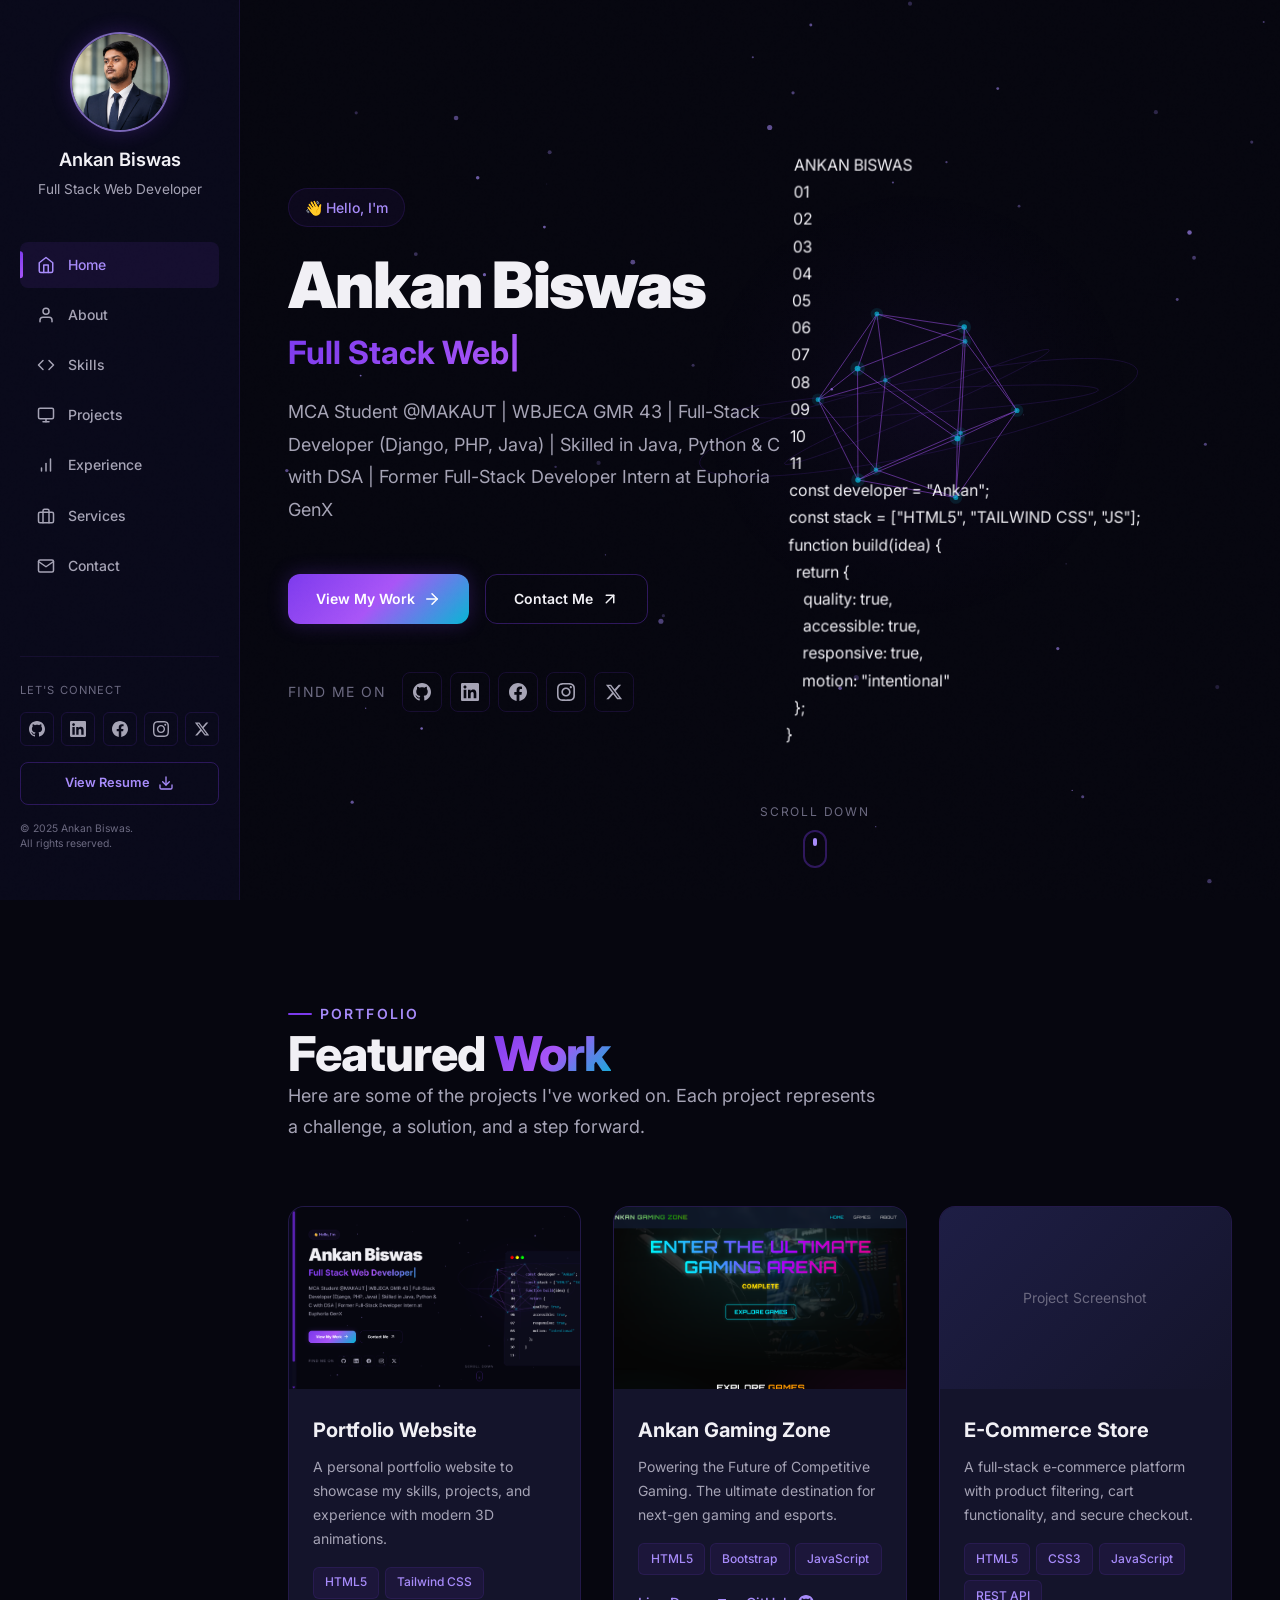
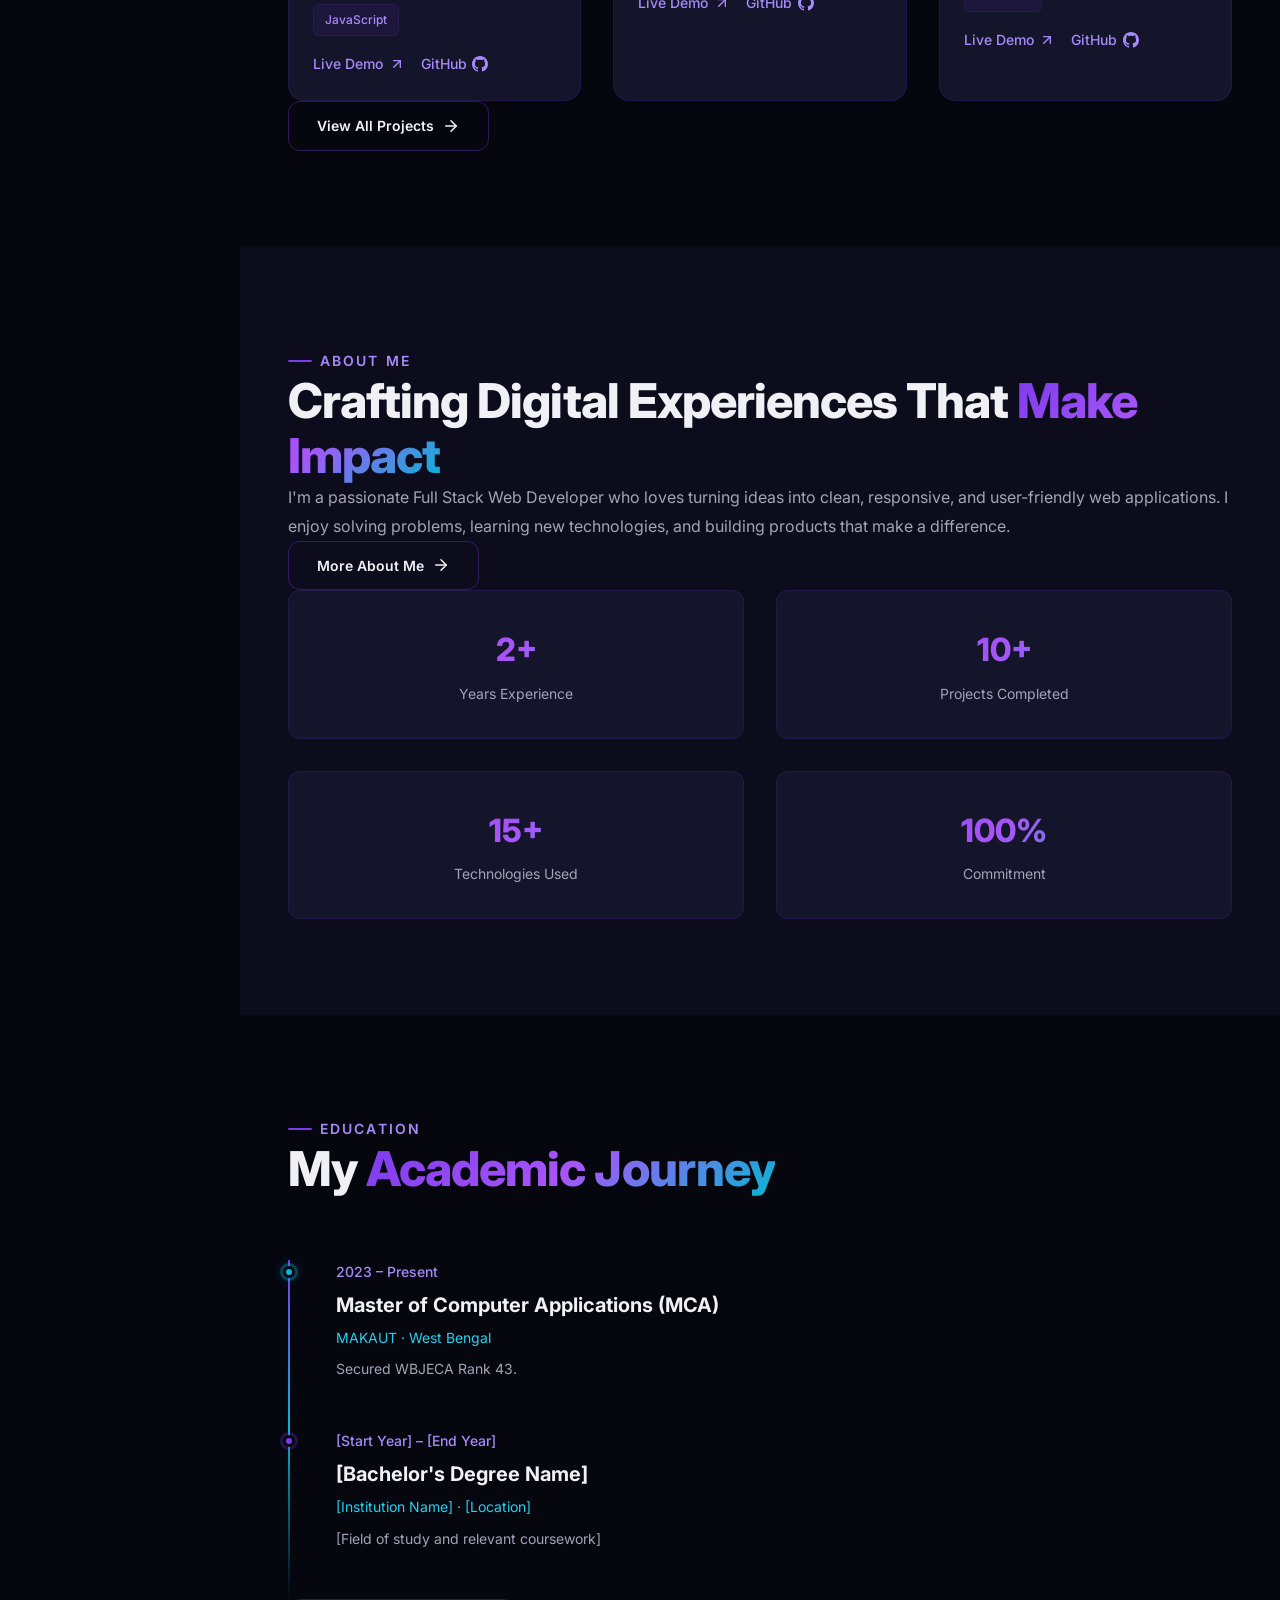
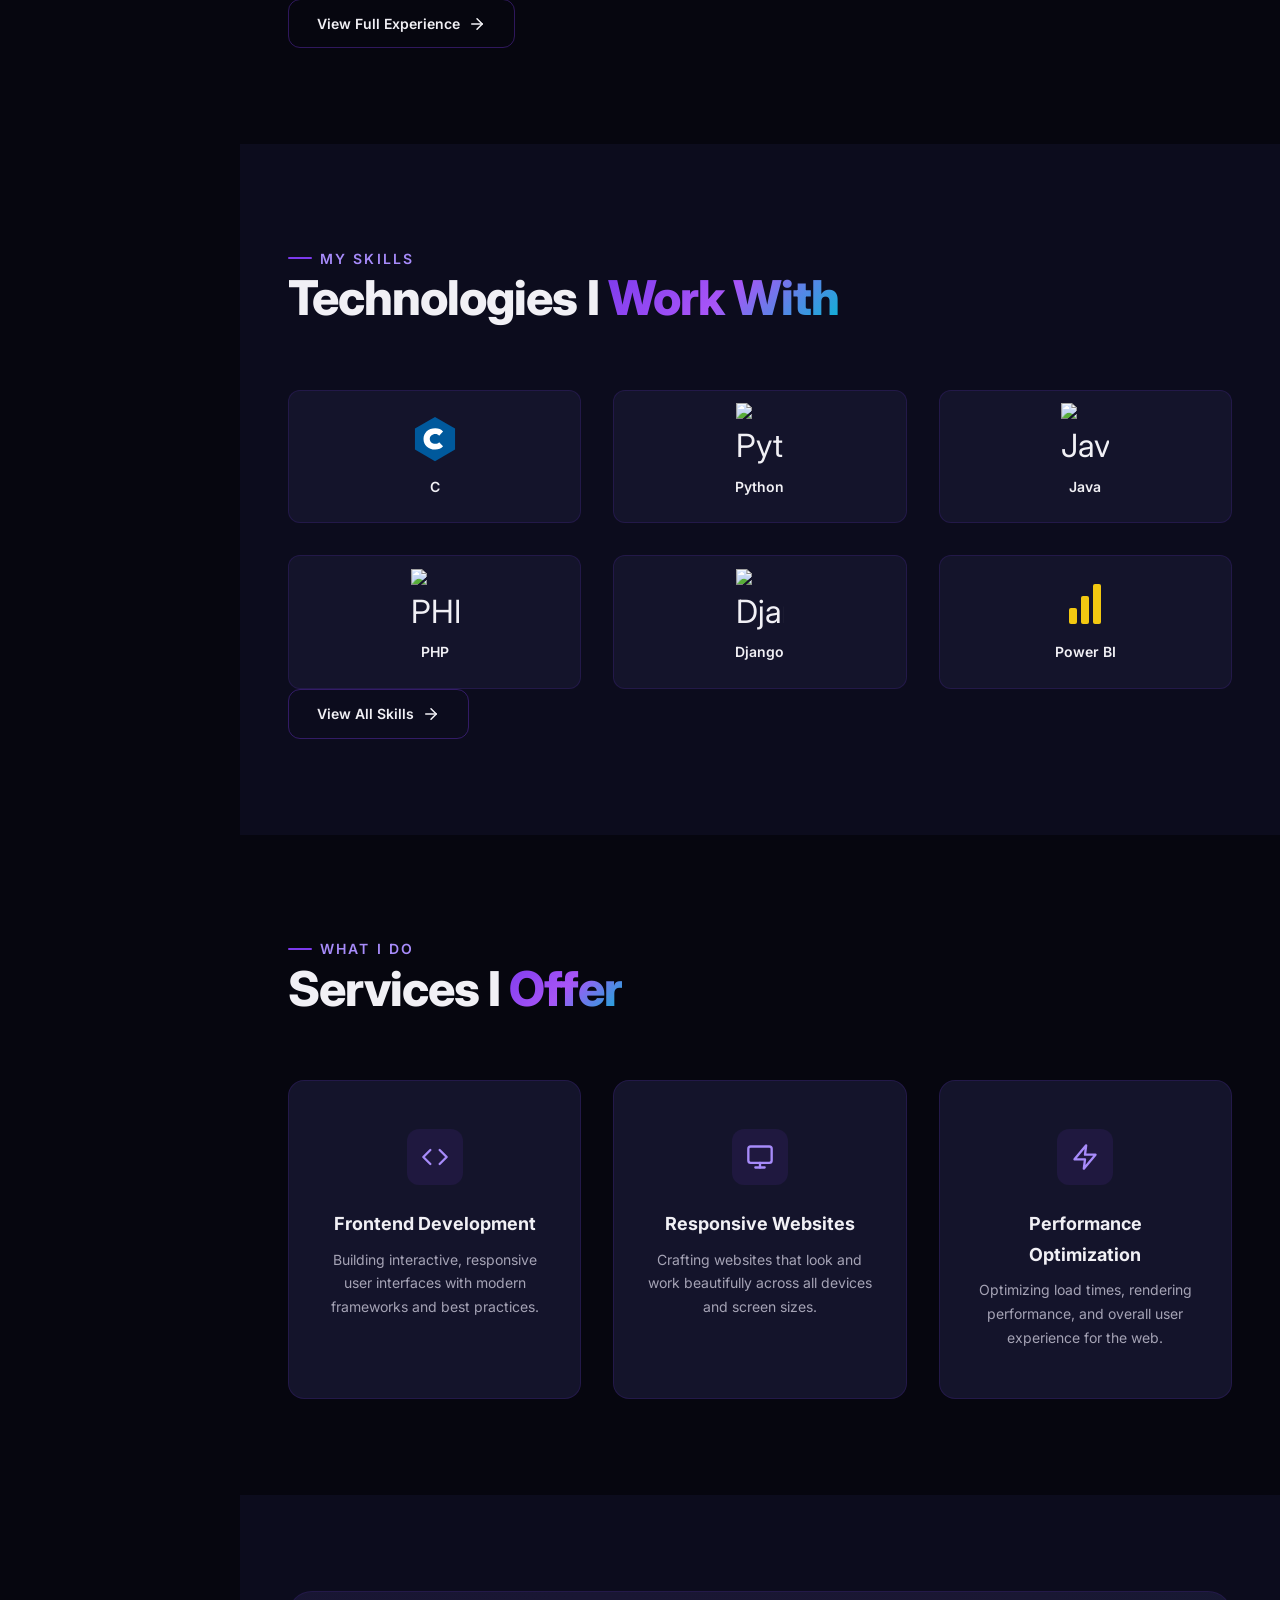
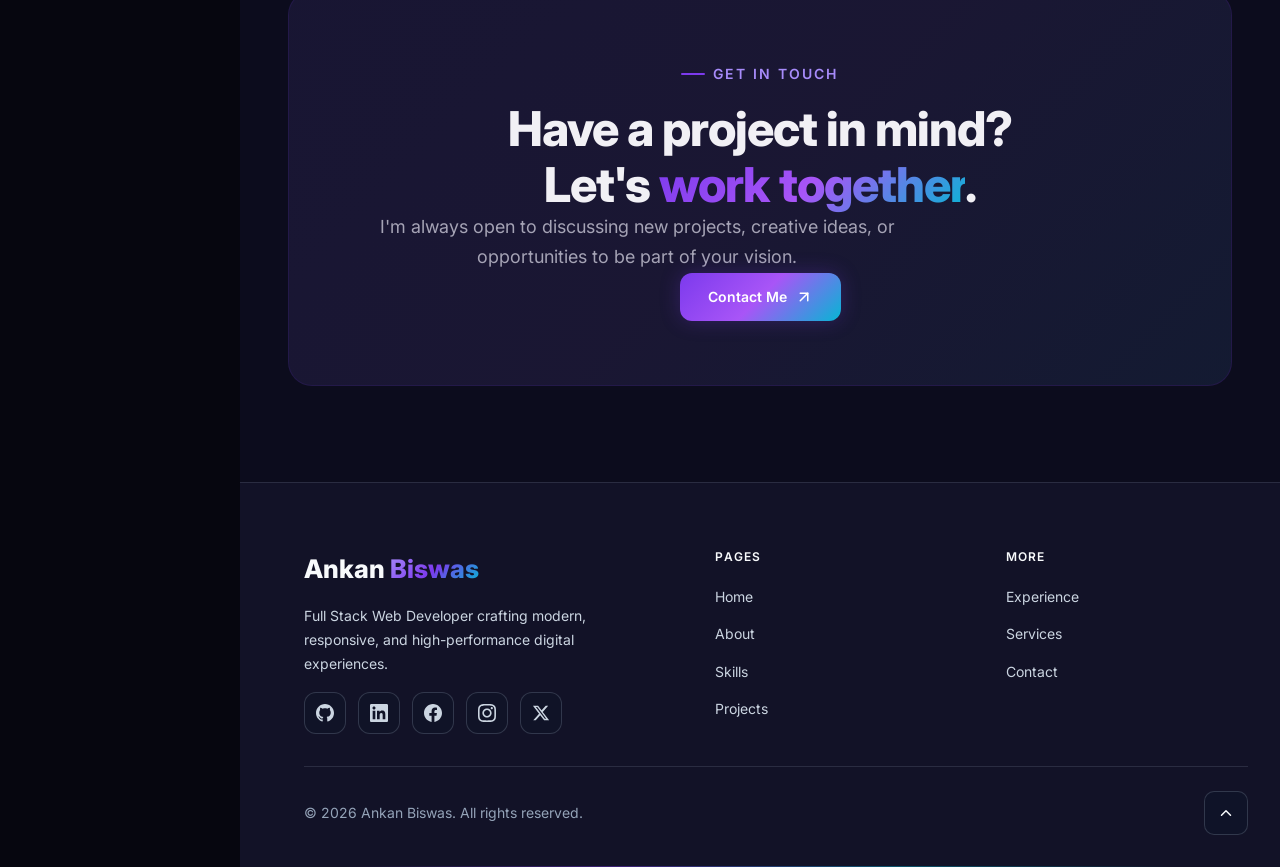
==== commit 5c1b290b: "ankangamingzone project added" ====
--- a/index.html
+++ b/index.html
@@ -270,6 +270,37 @@
           <!-- Project Card 2 -->
           <article class="project-card card-3d reveal stagger-2" data-category="Web Apps">
             <div class="project-card-image">
+              <img src="assets/images/projects/Ankan-Gaming-Zone.png" alt="Ankan Gaming Zone" style="width:100%; height:100%; object-fit:cover;">
+            </div>
+            <div class="project-card-body">
+              <h3 class="project-card-title">Ankan Gaming Zone</h3>
+              <p class="project-card-desc">Powering the Future of Competitive Gaming. The ultimate destination for next-gen gaming and esports.</p>
+              <div class="project-card-techs">
+                <span class="tech-badge">HTML5</span>
+                <span class="tech-badge">Bootstrap</span>
+                <span class="tech-badge">JavaScript</span>
+              </div>
+              <div class="project-card-links">
+                <a href="https://ankan-76.github.io/Ankan-Gaming-Zone/" class="project-card-link" target="_blank" rel="noopener noreferrer">
+                  Live Demo
+                  <svg viewBox="0 0 24 24" fill="none" stroke="currentColor" stroke-width="2" stroke-linecap="round" stroke-linejoin="round">
+                    <line x1="7" y1="17" x2="17" y2="7" />
+                    <polyline points="7 7 17 7 17 17" />
+                  </svg>
+                </a>
+                <a href="https://github.com/Ankan-76/Ankan-Gaming-Zone" class="project-card-link" target="_blank" rel="noopener noreferrer">
+                  GitHub
+                  <svg viewBox="0 0 24 24" fill="currentColor" width="16" height="16">
+                    <path d="M12 0c-6.626 0-12 5.373-12 12 0 5.302 3.438 9.8 8.207 11.387.599.111.793-.261.793-.577v-2.234c-3.338.726-4.033-1.416-4.033-1.416-.546-1.387-1.333-1.756-1.333-1.756-1.089-.745.083-.729.083-.729 1.205.084 1.839 1.237 1.839 1.237 1.07 1.834 2.807 1.304 3.492.997.107-.775.418-1.305.762-1.604-2.665-.305-5.467-1.334-5.467-5.931 0-1.311.469-2.381 1.236-3.221-.124-.303-.535-1.524.117-3.176 0 0 1.008-.322 3.301 1.23.957-.266 1.983-.399 3.003-.404 1.02.005 2.047.138 3.006.404 2.291-1.552 3.297-1.23 3.297-1.23.653 1.653.242 2.874.118 3.176.77.84 1.235 1.911 1.235 3.221 0 4.609-2.807 5.624-5.479 5.921.43.372.823 1.102.823 2.222v3.293c0 .319.192.694.801.576 4.765-1.589 8.199-6.086 8.199-11.386 0-6.627-5.373-12-12-12z" />
+                  </svg>
+                </a>
+              </div>
+            </div>
+          </article>
+
+           <!-- Project Card 3 -->
+          <article class="project-card card-3d reveal stagger-3" data-category="Web Apps">
+            <div class="project-card-image">
               <div
                 style="width:100%;height:100%;background:linear-gradient(135deg, #1e1e45 0%, #14142b 100%);display:flex;align-items:center;justify-content:center;color:var(--color-text-muted);font-size:0.875rem;">
                 Project Screenshot</div>
@@ -305,42 +336,8 @@
             </div>
           </article>
 
-          <!-- Project Card 3 -->
-          <article class="project-card card-3d reveal stagger-3" data-category="Web Apps">
-            <div class="project-card-image">
-              <div
-                style="width:100%;height:100%;background:linear-gradient(135deg, #111128 0%, #0c0c1d 100%);display:flex;align-items:center;justify-content:center;color:var(--color-text-muted);font-size:0.875rem;">
-                Project Screenshot</div>
-            </div>
-            <div class="project-card-body">
-              <h3 class="project-card-title">Task Management App</h3>
-              <p class="project-card-desc">A task management application to organize, set priorities, and track progress
-                of daily tasks.</p>
-              <div class="project-card-techs">
-                <span class="tech-badge">HTML5</span>
-                <span class="tech-badge">CSS3</span>
-                <span class="tech-badge">JavaScript</span>
-              </div>
-              <div class="project-card-links">
-                <a href="[Live Demo URL]" class="project-card-link" target="_blank" rel="noopener noreferrer">
-                  Live Demo
-                  <svg viewBox="0 0 24 24" fill="none" stroke="currentColor" stroke-width="2" stroke-linecap="round"
-                    stroke-linejoin="round">
-                    <line x1="7" y1="17" x2="17" y2="7" />
-                    <polyline points="7 7 17 7 17 17" />
-                  </svg>
-                </a>
-                <a href="https://github.com/Ankan-76" class="project-card-link" target="_blank"
-                  rel="noopener noreferrer">
-                  GitHub
-                  <svg viewBox="0 0 24 24" fill="currentColor" width="16" height="16">
-                    <path
-                      d="M12 0c-6.626 0-12 5.373-12 12 0 5.302 3.438 9.8 8.207 11.387.599.111.793-.261.793-.577v-2.234c-3.338.726-4.033-1.416-4.033-1.416-.546-1.387-1.333-1.756-1.333-1.756-1.089-.745.083-.729.083-.729 1.205.084 1.839 1.237 1.839 1.237 1.07 1.834 2.807 1.304 3.492.997.107-.775.418-1.305.762-1.604-2.665-.305-5.467-1.334-5.467-5.931 0-1.311.469-2.381 1.236-3.221-.124-.303-.535-1.524.117-3.176 0 0 1.008-.322 3.301 1.23.957-.266 1.983-.399 3.003-.404 1.02.005 2.047.138 3.006.404 2.291-1.552 3.297-1.23 3.297-1.23.653 1.653.242 2.874.118 3.176.77.84 1.235 1.911 1.235 3.221 0 4.609-2.807 5.624-5.479 5.921.43.372.823 1.102.823 2.222v3.293c0 .319.192.694.801.576 4.765-1.589 8.199-6.086 8.199-11.386 0-6.627-5.373-12-12-12z" />
-                  </svg>
-                </a>
-              </div>
-            </div>
-          </article>
+          
+         
         </div>
 
         <div class="text-center mt-12 reveal">
@@ -377,7 +374,7 @@
               </svg>
             </a>
           </div>
-          <div class="section-grid section-grid-2 reveal stagger-2">
+          <div class="section-grid section-grid-2 reveal stagger-5">
             <div class="stat-card">
               <div class="stat-number">2+</div>
               <div class="stat-label">Years Experience</div>
@@ -412,7 +409,7 @@
               <div class="timeline-company">MAKAUT · West Bengal</div>
               <p class="timeline-desc">Secured WBJECA Rank 43.</p>
             </div>
-            <div class="timeline-item reveal stagger-2">
+            <div class="timeline-item reveal stagger-6">
               <div class="timeline-date">[Start Year] – [End Year]</div>
               <h3 class="timeline-title">[Bachelor's Degree Name]</h3>
               <div class="timeline-company">[Institution Name] · [Location]</div>
@@ -440,7 +437,7 @@
           <h2 class="section-title" id="skills-heading">Technologies I <span class="accent">Work With</span></h2>
         </div>
         <div class="section-grid section-grid-4">
-          <div class="skill-card card-3d reveal stagger-1">
+          <div class="skill-card card-3d reveal stagger-7">
             <div class="skill-card-icon">
               <svg viewBox="0 0 128 128" width="100%" height="100%" xmlns="http://www.w3.org/2000/svg">
                 <path d="M117.5 35.8L64 5 10.5 35.8v56.4L64 123l53.5-30.8V35.8z" fill="#00599C" />
@@ -452,31 +449,31 @@
             </div>
             <div class="skill-card-name">C</div>
           </div>
-          <div class="skill-card reveal stagger-2">
+          <div class="skill-card reveal stagger-8">
             <div class="skill-card-icon"><img
                 src="https://cdn.jsdelivr.net/gh/devicons/devicon@latest/icons/python/python-original.svg" width="100%"
                 height="100%" alt="Python"></div>
             <div class="skill-card-name">Python</div>
           </div>
-          <div class="skill-card reveal stagger-3">
+          <div class="skill-card reveal stagger-9">
             <div class="skill-card-icon"><img
                 src="https://cdn.jsdelivr.net/gh/devicons/devicon@latest/icons/java/java-original.svg" width="100%"
                 height="100%" alt="Java"></div>
             <div class="skill-card-name">Java</div>
           </div>
-          <div class="skill-card reveal stagger-4">
+          <div class="skill-card reveal stagger-10">
             <div class="skill-card-icon"><img
                 src="https://cdn.jsdelivr.net/gh/devicons/devicon@latest/icons/php/php-original.svg" width="100%"
                 height="100%" alt="PHP"></div>
             <div class="skill-card-name">PHP</div>
           </div>
-          <div class="skill-card reveal stagger-5">
+          <div class="skill-card reveal stagger-11">
             <div class="skill-card-icon"><img
                 src="https://cdn.jsdelivr.net/gh/devicons/devicon@latest/icons/django/django-plain.svg" width="100%"
                 height="100%" alt="Django"></div>
             <div class="skill-card-name">Django</div>
           </div>
-          <div class="skill-card reveal stagger-6">
+          <div class="skill-card reveal stagger-12">
             <div class="skill-card-icon">
               <svg viewBox="0 0 24 24" fill="#F2C811" xmlns="http://www.w3.org/2000/svg" width="100%" height="100%">
                 <rect x="4" y="14" width="4" height="8" rx="1" />
@@ -506,7 +503,7 @@
           <h2 class="section-title" id="services-heading">Services I <span class="accent">Offer</span></h2>
         </div>
         <div class="section-grid section-grid-3 mobile-1col">
-          <div class="service-card reveal stagger-1">
+          <div class="service-card reveal stagger-13">
             <div class="service-icon">
               <svg viewBox="0 0 24 24" fill="none" stroke="currentColor" stroke-width="2" stroke-linecap="round"
                 stroke-linejoin="round">
@@ -518,7 +515,7 @@
             <p class="service-desc">Building interactive, responsive user interfaces with modern frameworks and best
               practices.</p>
           </div>
-          <div class="service-card reveal stagger-2">
+          <div class="service-card reveal stagger-14">
             <div class="service-icon">
               <svg viewBox="0 0 24 24" fill="none" stroke="currentColor" stroke-width="2" stroke-linecap="round"
                 stroke-linejoin="round">
@@ -531,7 +528,7 @@
             <p class="service-desc">Crafting websites that look and work beautifully across all devices and screen
               sizes.</p>
           </div>
-          <div class="service-card reveal stagger-3">
+          <div class="service-card reveal stagger-15">
             <div class="service-icon">
               <svg viewBox="0 0 24 24" fill="none" stroke="currentColor" stroke-width="2" stroke-linecap="round"
                 stroke-linejoin="round">
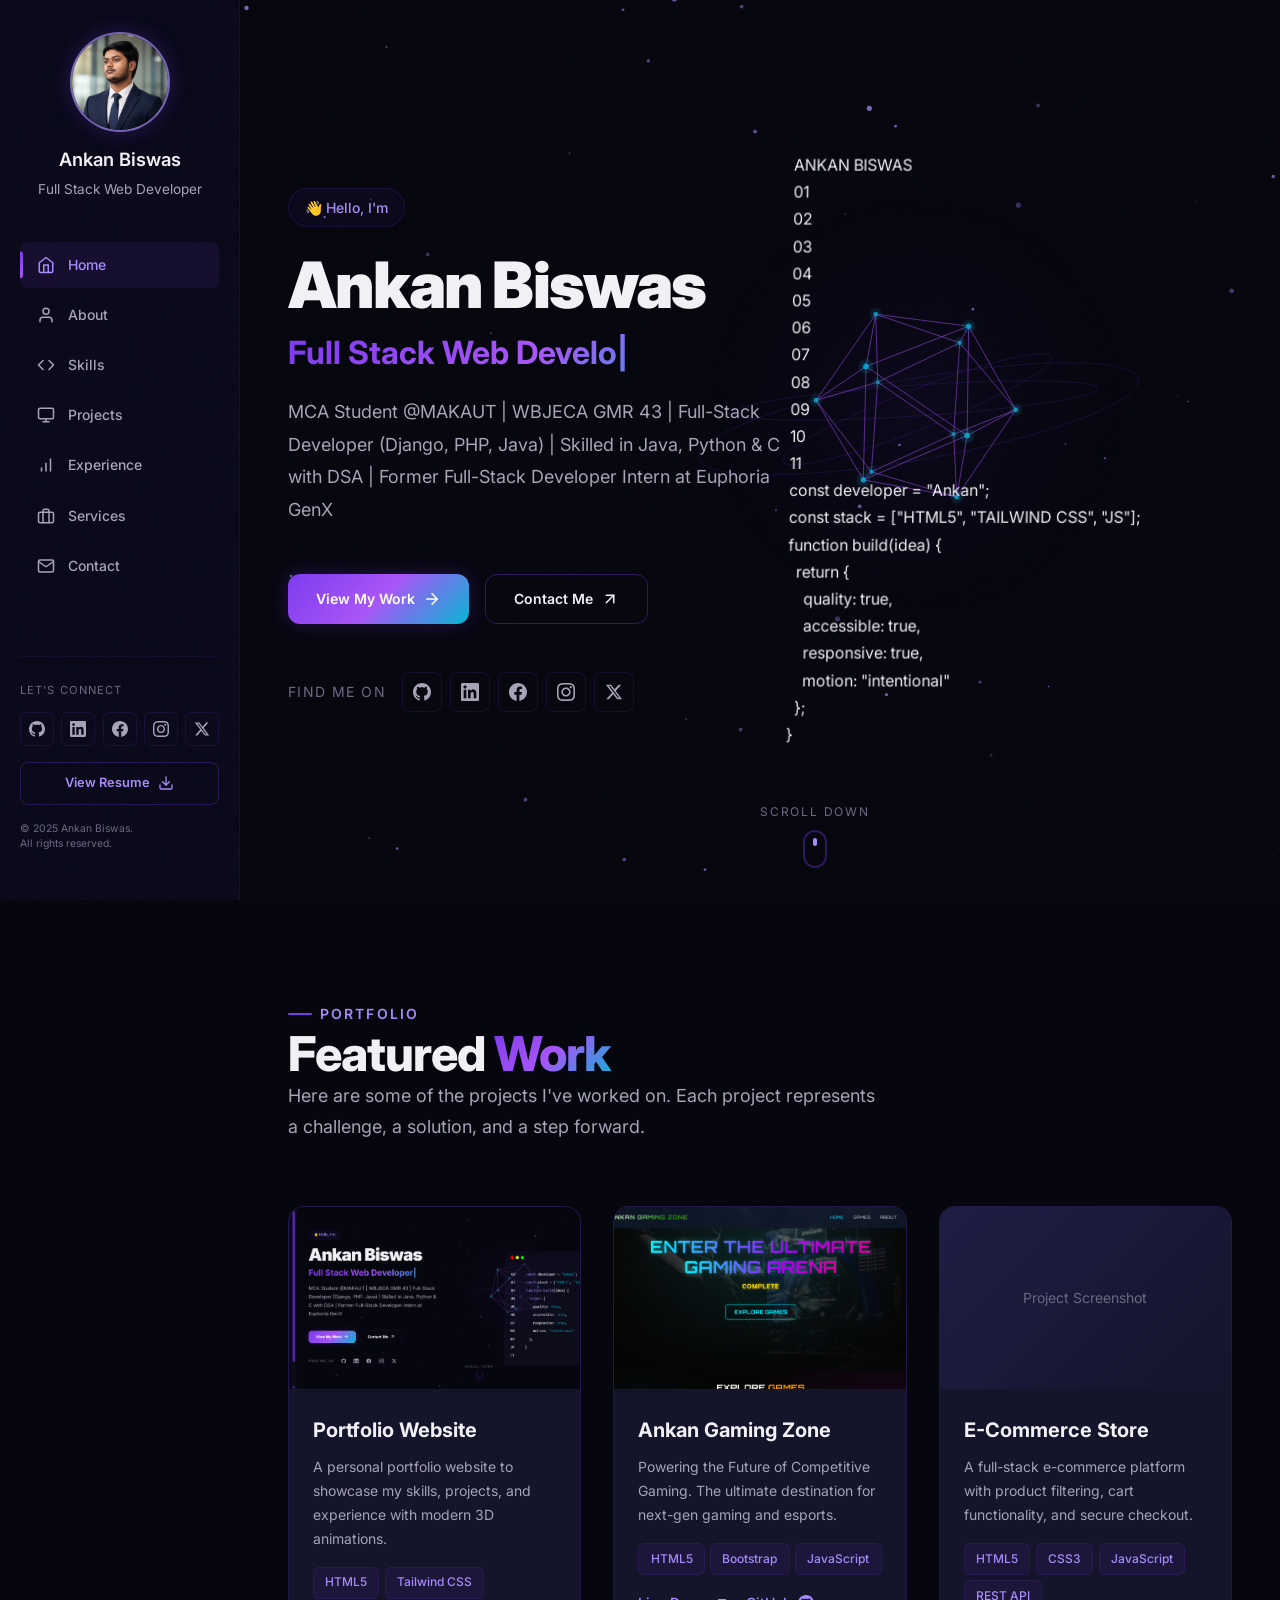
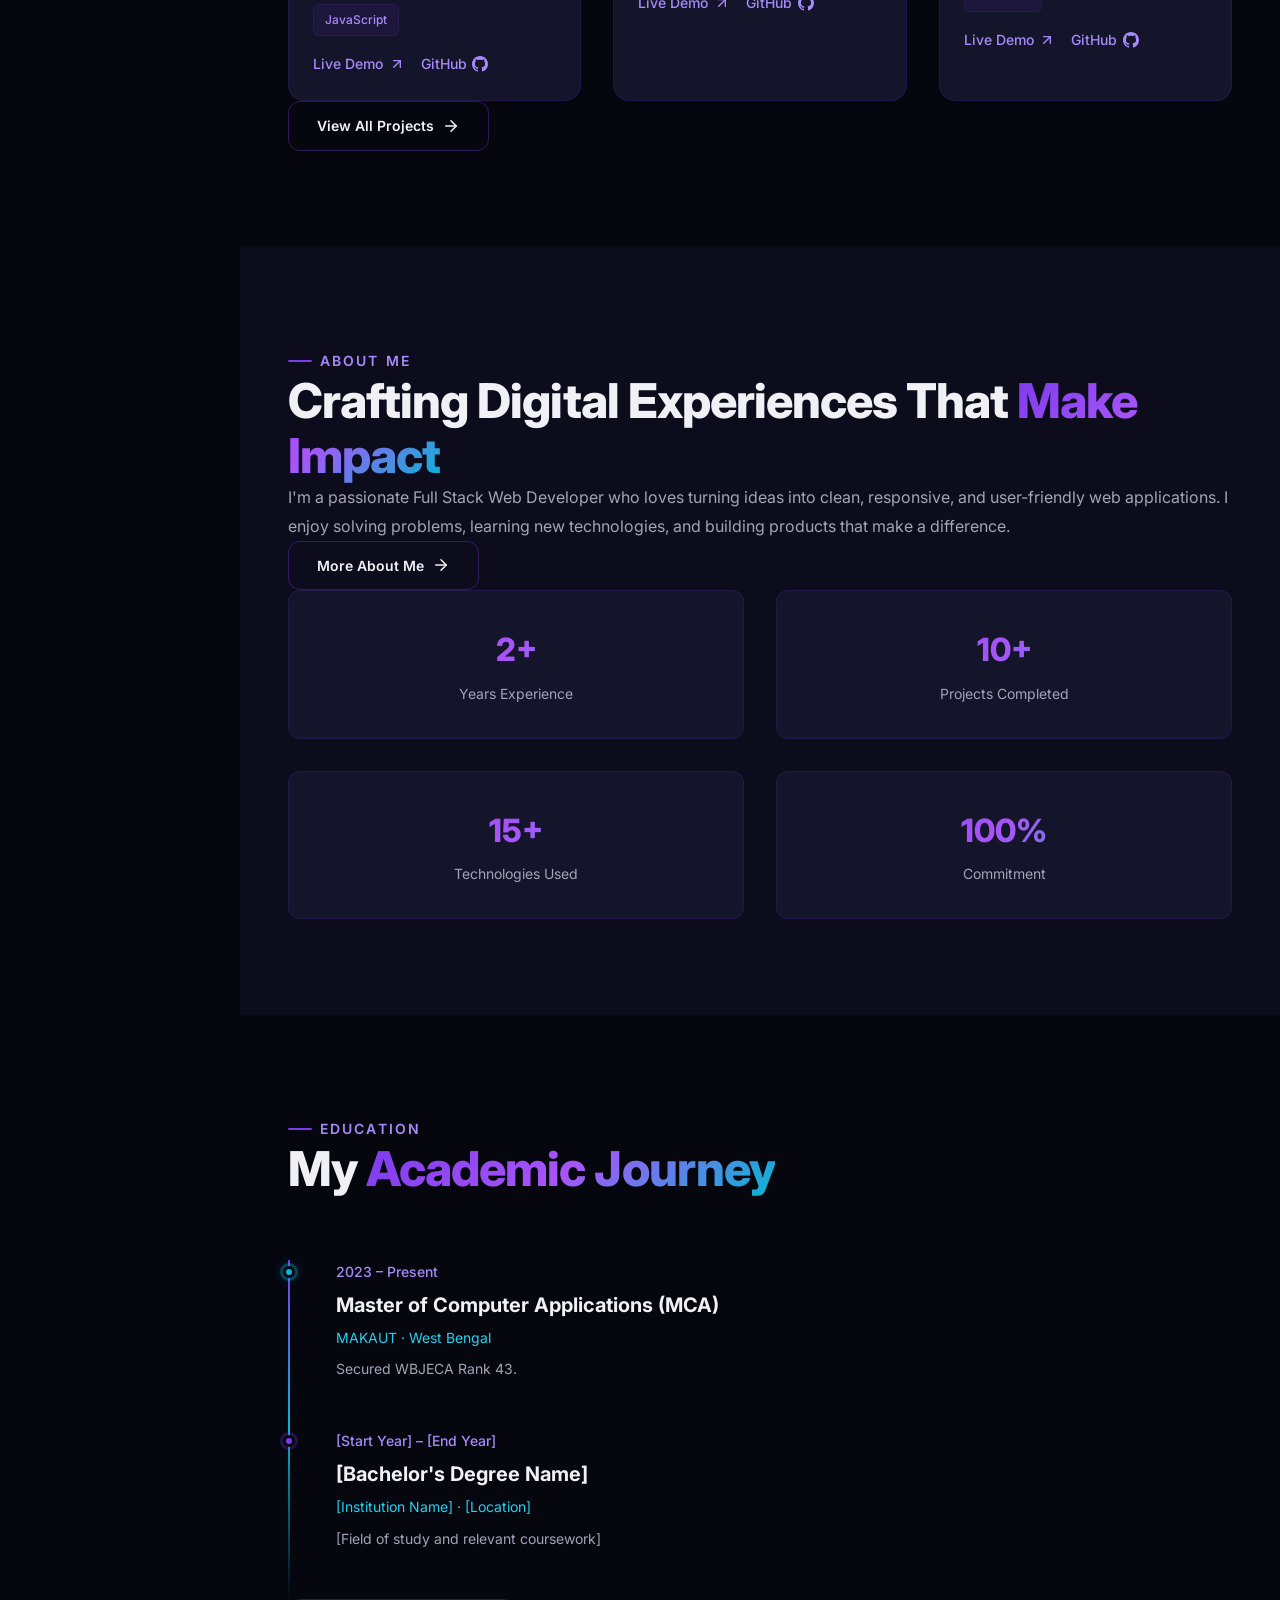
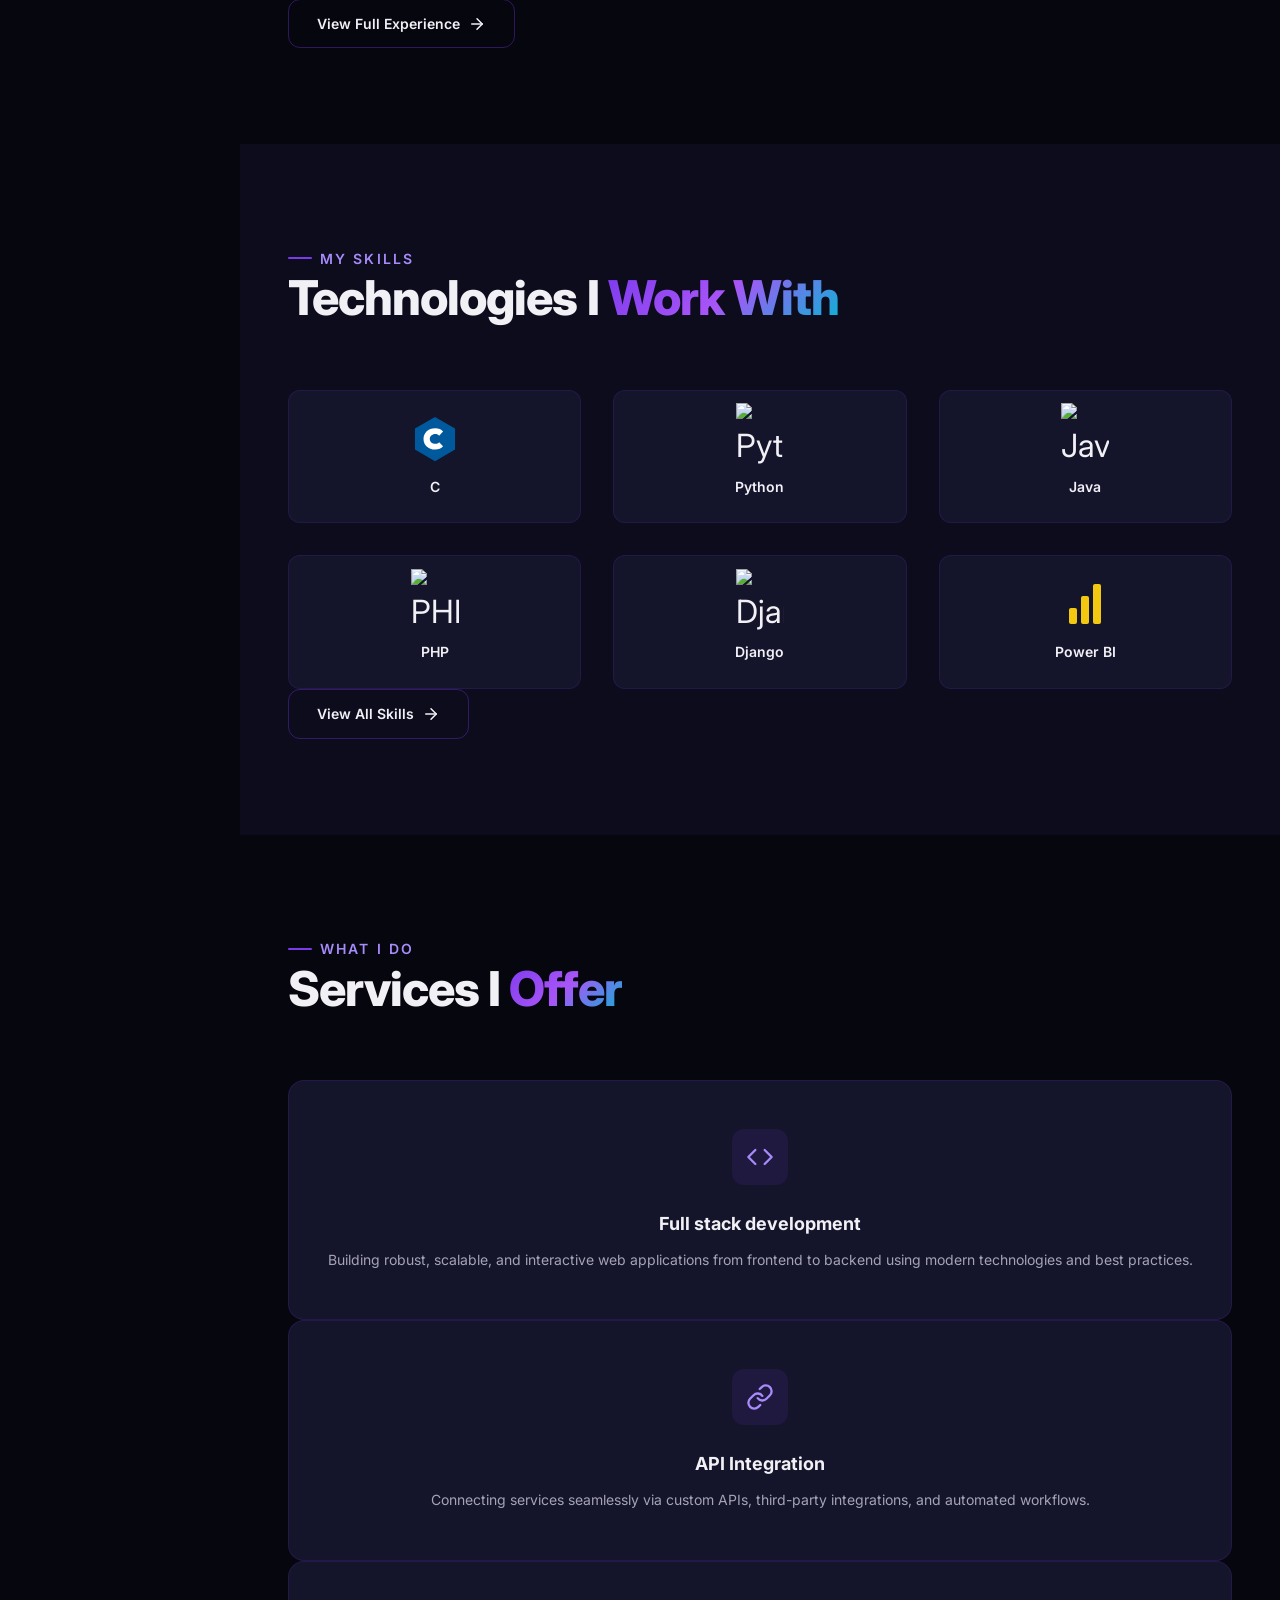
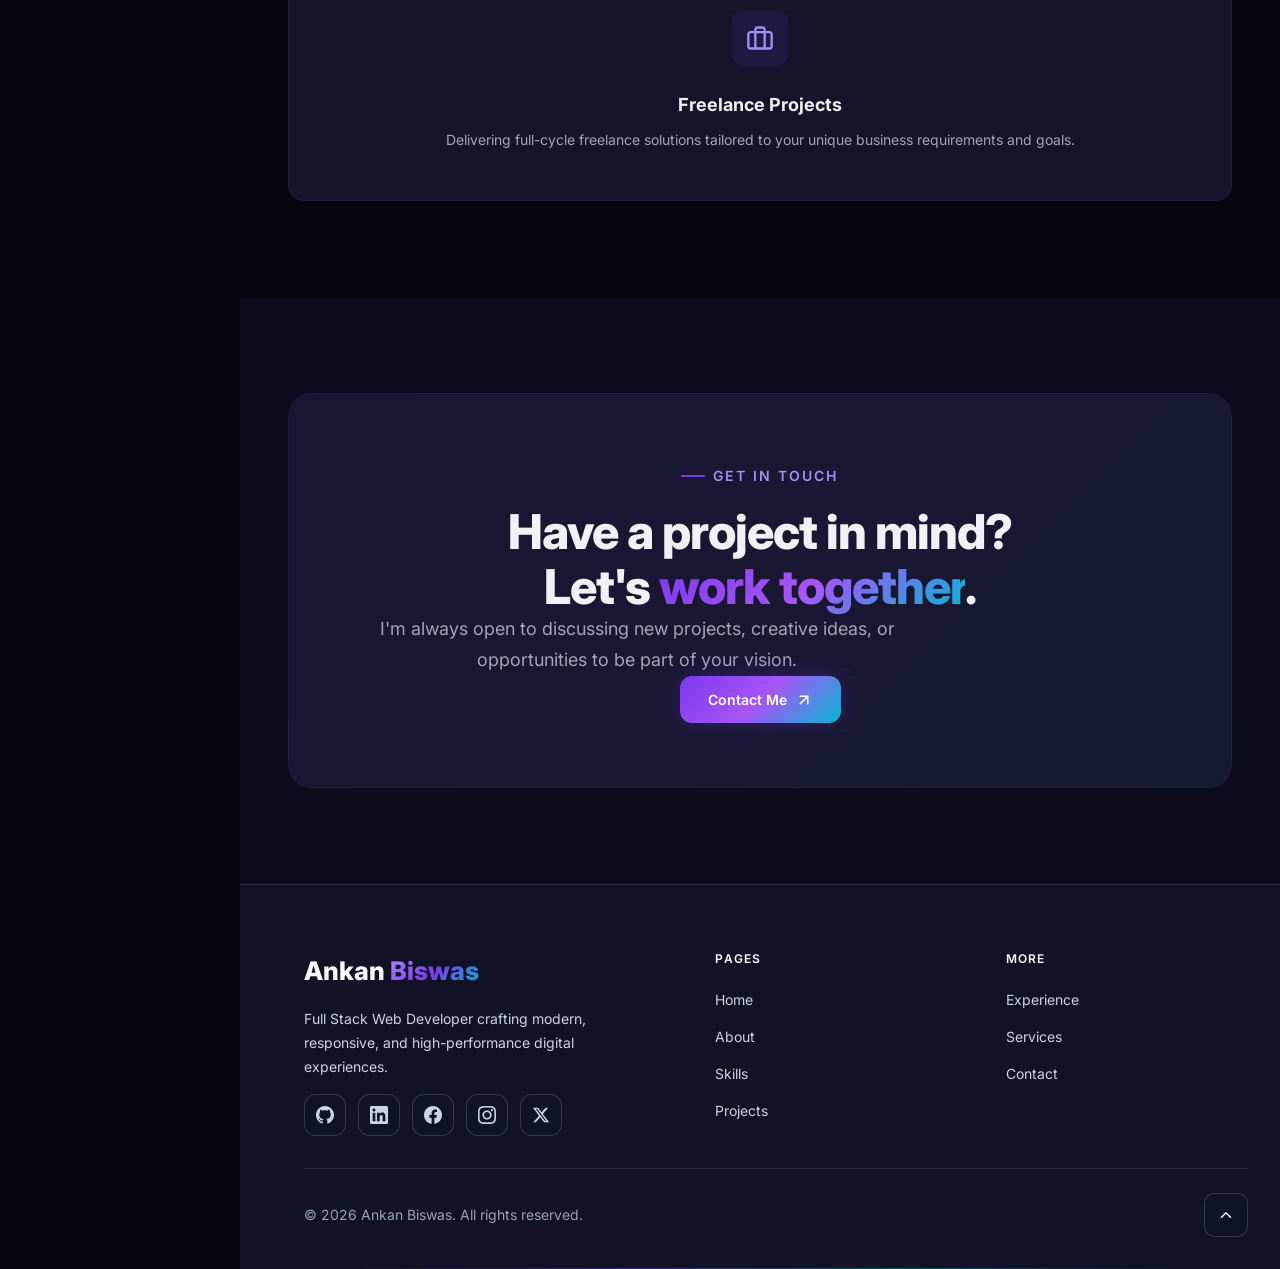
==== commit 8cd3ede4: "services added" ====
--- a/index.html
+++ b/index.html
@@ -270,35 +270,41 @@
           <!-- Project Card 2 -->
           <article class="project-card card-3d reveal stagger-2" data-category="Web Apps">
             <div class="project-card-image">
-              <img src="assets/images/projects/Ankan-Gaming-Zone.png" alt="Ankan Gaming Zone" style="width:100%; height:100%; object-fit:cover;">
+              <img src="assets/images/projects/Ankan-Gaming-Zone.png" alt="Ankan Gaming Zone"
+                style="width:100%; height:100%; object-fit:cover;">
             </div>
             <div class="project-card-body">
               <h3 class="project-card-title">Ankan Gaming Zone</h3>
-              <p class="project-card-desc">Powering the Future of Competitive Gaming. The ultimate destination for next-gen gaming and esports.</p>
+              <p class="project-card-desc">Powering the Future of Competitive Gaming. The ultimate destination for
+                next-gen gaming and esports.</p>
               <div class="project-card-techs">
                 <span class="tech-badge">HTML5</span>
                 <span class="tech-badge">Bootstrap</span>
                 <span class="tech-badge">JavaScript</span>
               </div>
               <div class="project-card-links">
-                <a href="https://ankan-76.github.io/Ankan-Gaming-Zone/" class="project-card-link" target="_blank" rel="noopener noreferrer">
+                <a href="https://ankan-76.github.io/Ankan-Gaming-Zone/" class="project-card-link" target="_blank"
+                  rel="noopener noreferrer">
                   Live Demo
-                  <svg viewBox="0 0 24 24" fill="none" stroke="currentColor" stroke-width="2" stroke-linecap="round" stroke-linejoin="round">
+                  <svg viewBox="0 0 24 24" fill="none" stroke="currentColor" stroke-width="2" stroke-linecap="round"
+                    stroke-linejoin="round">
                     <line x1="7" y1="17" x2="17" y2="7" />
                     <polyline points="7 7 17 7 17 17" />
                   </svg>
                 </a>
-                <a href="https://github.com/Ankan-76/Ankan-Gaming-Zone" class="project-card-link" target="_blank" rel="noopener noreferrer">
+                <a href="https://github.com/Ankan-76/Ankan-Gaming-Zone" class="project-card-link" target="_blank"
+                  rel="noopener noreferrer">
                   GitHub
                   <svg viewBox="0 0 24 24" fill="currentColor" width="16" height="16">
-                    <path d="M12 0c-6.626 0-12 5.373-12 12 0 5.302 3.438 9.8 8.207 11.387.599.111.793-.261.793-.577v-2.234c-3.338.726-4.033-1.416-4.033-1.416-.546-1.387-1.333-1.756-1.333-1.756-1.089-.745.083-.729.083-.729 1.205.084 1.839 1.237 1.839 1.237 1.07 1.834 2.807 1.304 3.492.997.107-.775.418-1.305.762-1.604-2.665-.305-5.467-1.334-5.467-5.931 0-1.311.469-2.381 1.236-3.221-.124-.303-.535-1.524.117-3.176 0 0 1.008-.322 3.301 1.23.957-.266 1.983-.399 3.003-.404 1.02.005 2.047.138 3.006.404 2.291-1.552 3.297-1.23 3.297-1.23.653 1.653.242 2.874.118 3.176.77.84 1.235 1.911 1.235 3.221 0 4.609-2.807 5.624-5.479 5.921.43.372.823 1.102.823 2.222v3.293c0 .319.192.694.801.576 4.765-1.589 8.199-6.086 8.199-11.386 0-6.627-5.373-12-12-12z" />
+                    <path
+                      d="M12 0c-6.626 0-12 5.373-12 12 0 5.302 3.438 9.8 8.207 11.387.599.111.793-.261.793-.577v-2.234c-3.338.726-4.033-1.416-4.033-1.416-.546-1.387-1.333-1.756-1.333-1.756-1.089-.745.083-.729.083-.729 1.205.084 1.839 1.237 1.839 1.237 1.07 1.834 2.807 1.304 3.492.997.107-.775.418-1.305.762-1.604-2.665-.305-5.467-1.334-5.467-5.931 0-1.311.469-2.381 1.236-3.221-.124-.303-.535-1.524.117-3.176 0 0 1.008-.322 3.301 1.23.957-.266 1.983-.399 3.003-.404 1.02.005 2.047.138 3.006.404 2.291-1.552 3.297-1.23 3.297-1.23.653 1.653.242 2.874.118 3.176.77.84 1.235 1.911 1.235 3.221 0 4.609-2.807 5.624-5.479 5.921.43.372.823 1.102.823 2.222v3.293c0 .319.192.694.801.576 4.765-1.589 8.199-6.086 8.199-11.386 0-6.627-5.373-12-12-12z" />
                   </svg>
                 </a>
               </div>
             </div>
           </article>
 
-           <!-- Project Card 3 -->
+          <!-- Project Card 3 -->
           <article class="project-card card-3d reveal stagger-3" data-category="Web Apps">
             <div class="project-card-image">
               <div
@@ -336,8 +342,8 @@
             </div>
           </article>
 
-          
-         
+
+
         </div>
 
         <div class="text-center mt-12 reveal">
@@ -502,7 +508,7 @@
           <span class="heading-eyebrow">What I Do</span>
           <h2 class="section-title" id="services-heading">Services I <span class="accent">Offer</span></h2>
         </div>
-        <div class="section-grid section-grid-3 mobile-1col">
+        <div class="grid grid-cols-2 lg:grid-cols-3 gap-4 md:gap-8">
           <div class="service-card reveal stagger-13">
             <div class="service-icon">
               <svg viewBox="0 0 24 24" fill="none" stroke="currentColor" stroke-width="2" stroke-linecap="round"
@@ -511,33 +517,34 @@
                 <polyline points="8 6 2 12 8 18" />
               </svg>
             </div>
-            <h3 class="service-title">Frontend Development</h3>
-            <p class="service-desc">Building interactive, responsive user interfaces with modern frameworks and best
-              practices.</p>
+            <h3 class="service-title">Full stack development</h3>
+            <p class="service-desc hidden sm:block">Building robust, scalable, and interactive web applications from
+              frontend to backend
+              using modern technologies and best practices.</p>
           </div>
           <div class="service-card reveal stagger-14">
             <div class="service-icon">
               <svg viewBox="0 0 24 24" fill="none" stroke="currentColor" stroke-width="2" stroke-linecap="round"
                 stroke-linejoin="round">
-                <rect x="2" y="3" width="20" height="14" rx="2" ry="2" />
-                <line x1="8" y1="21" x2="16" y2="21" />
-                <line x1="12" y1="17" x2="12" y2="21" />
-              </svg>
-            </div>
-            <h3 class="service-title">Responsive Websites</h3>
-            <p class="service-desc">Crafting websites that look and work beautifully across all devices and screen
-              sizes.</p>
+                <path d="M10 13a5 5 0 0 0 7.54.54l3-3a5 5 0 0 0-7.07-7.07l-1.72 1.71"></path>
+                <path d="M14 11a5 5 0 0 0-7.54-.54l-3 3a5 5 0 0 0 7.07 7.07l1.71-1.71"></path>
+              </svg>
+            </div>
+            <h3 class="service-title">API Integration</h3>
+            <p class="service-desc hidden sm:block">Connecting services seamlessly via custom APIs, third-party
+              integrations, and automated workflows.</p>
           </div>
           <div class="service-card reveal stagger-15">
             <div class="service-icon">
               <svg viewBox="0 0 24 24" fill="none" stroke="currentColor" stroke-width="2" stroke-linecap="round"
                 stroke-linejoin="round">
-                <path d="M13 2L3 14h9l-1 8 10-12h-9l1-8z" />
-              </svg>
-            </div>
-            <h3 class="service-title">Performance Optimization</h3>
-            <p class="service-desc">Optimizing load times, rendering performance, and overall user experience for the
-              web.</p>
+                <rect x="2" y="7" width="20" height="14" rx="2" ry="2"></rect>
+                <path d="M16 21V5a2 2 0 0 0-2-2h-4a2 2 0 0 0-2 2v16"></path>
+              </svg>
+            </div>
+            <h3 class="service-title">Freelance Projects</h3>
+            <p class="service-desc hidden sm:block">Delivering full-cycle freelance solutions tailored to your unique
+              business requirements and goals.</p>
           </div>
         </div>
       </section>
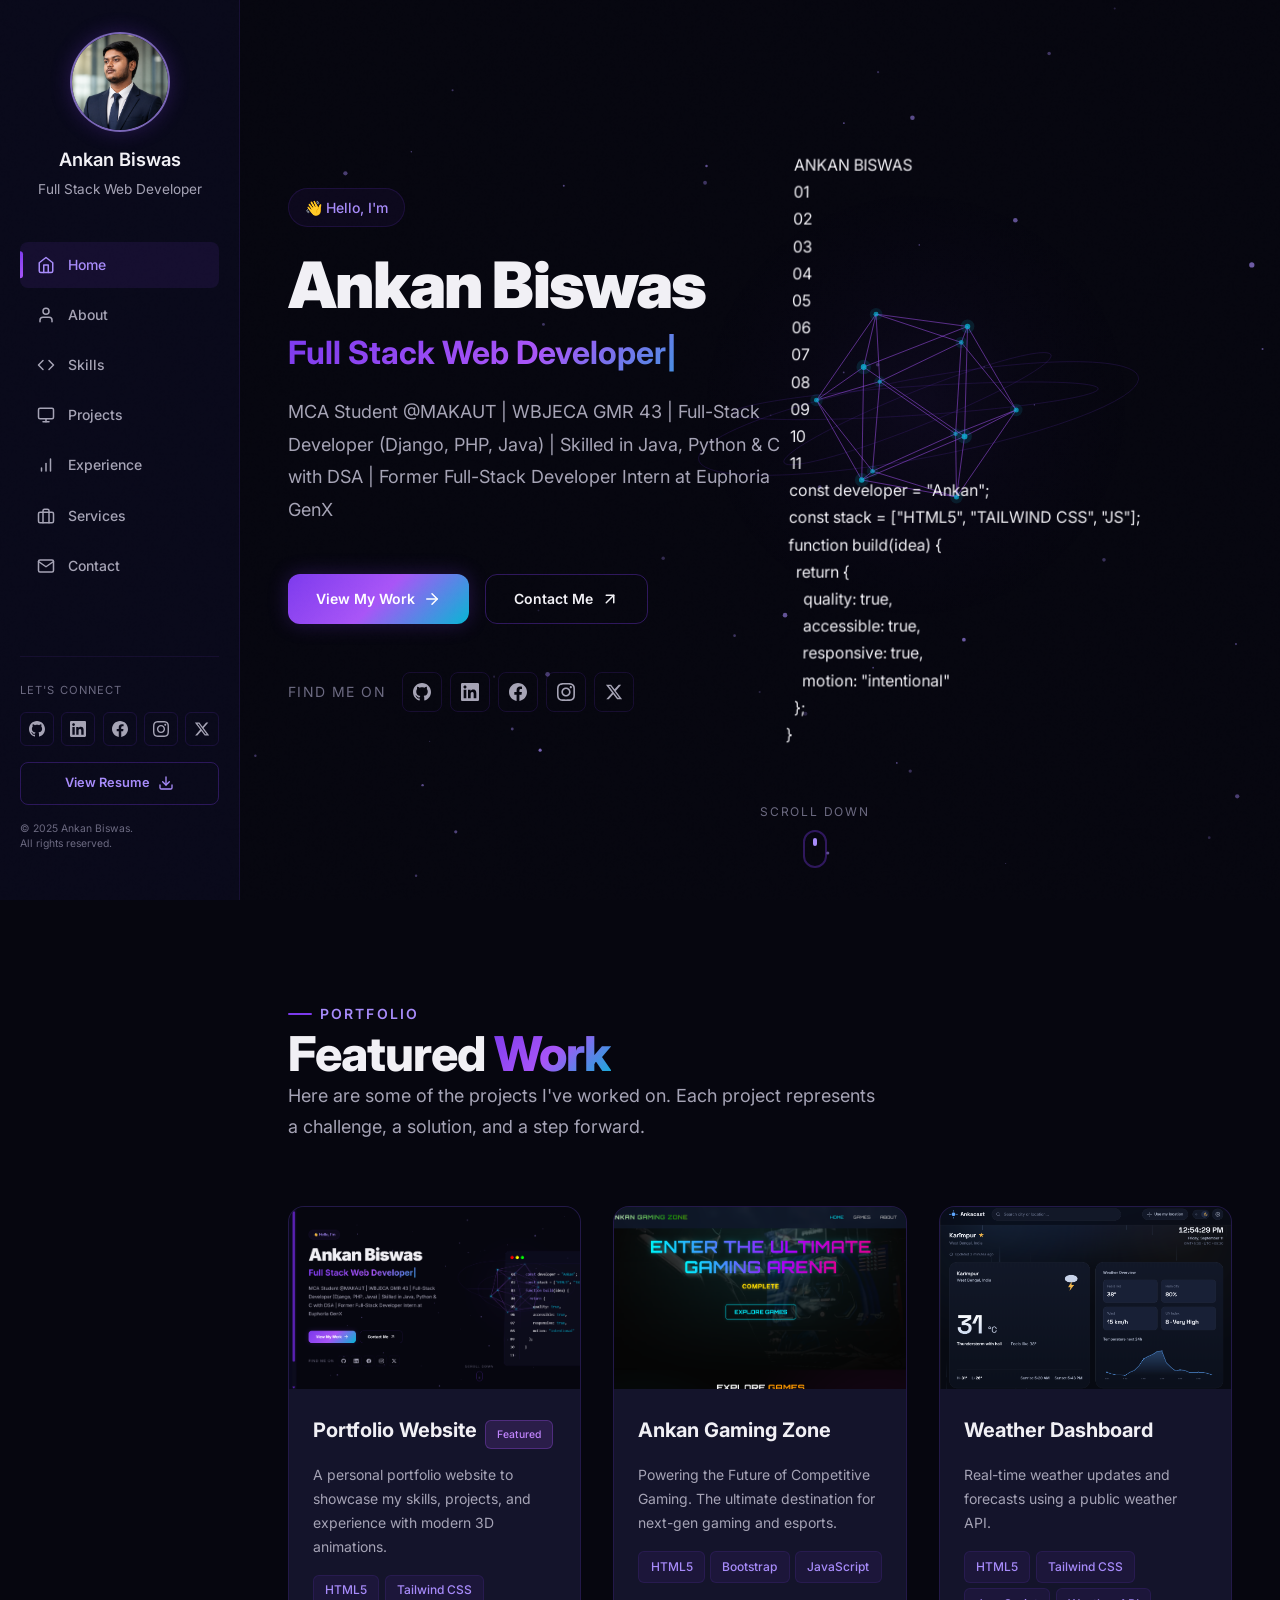
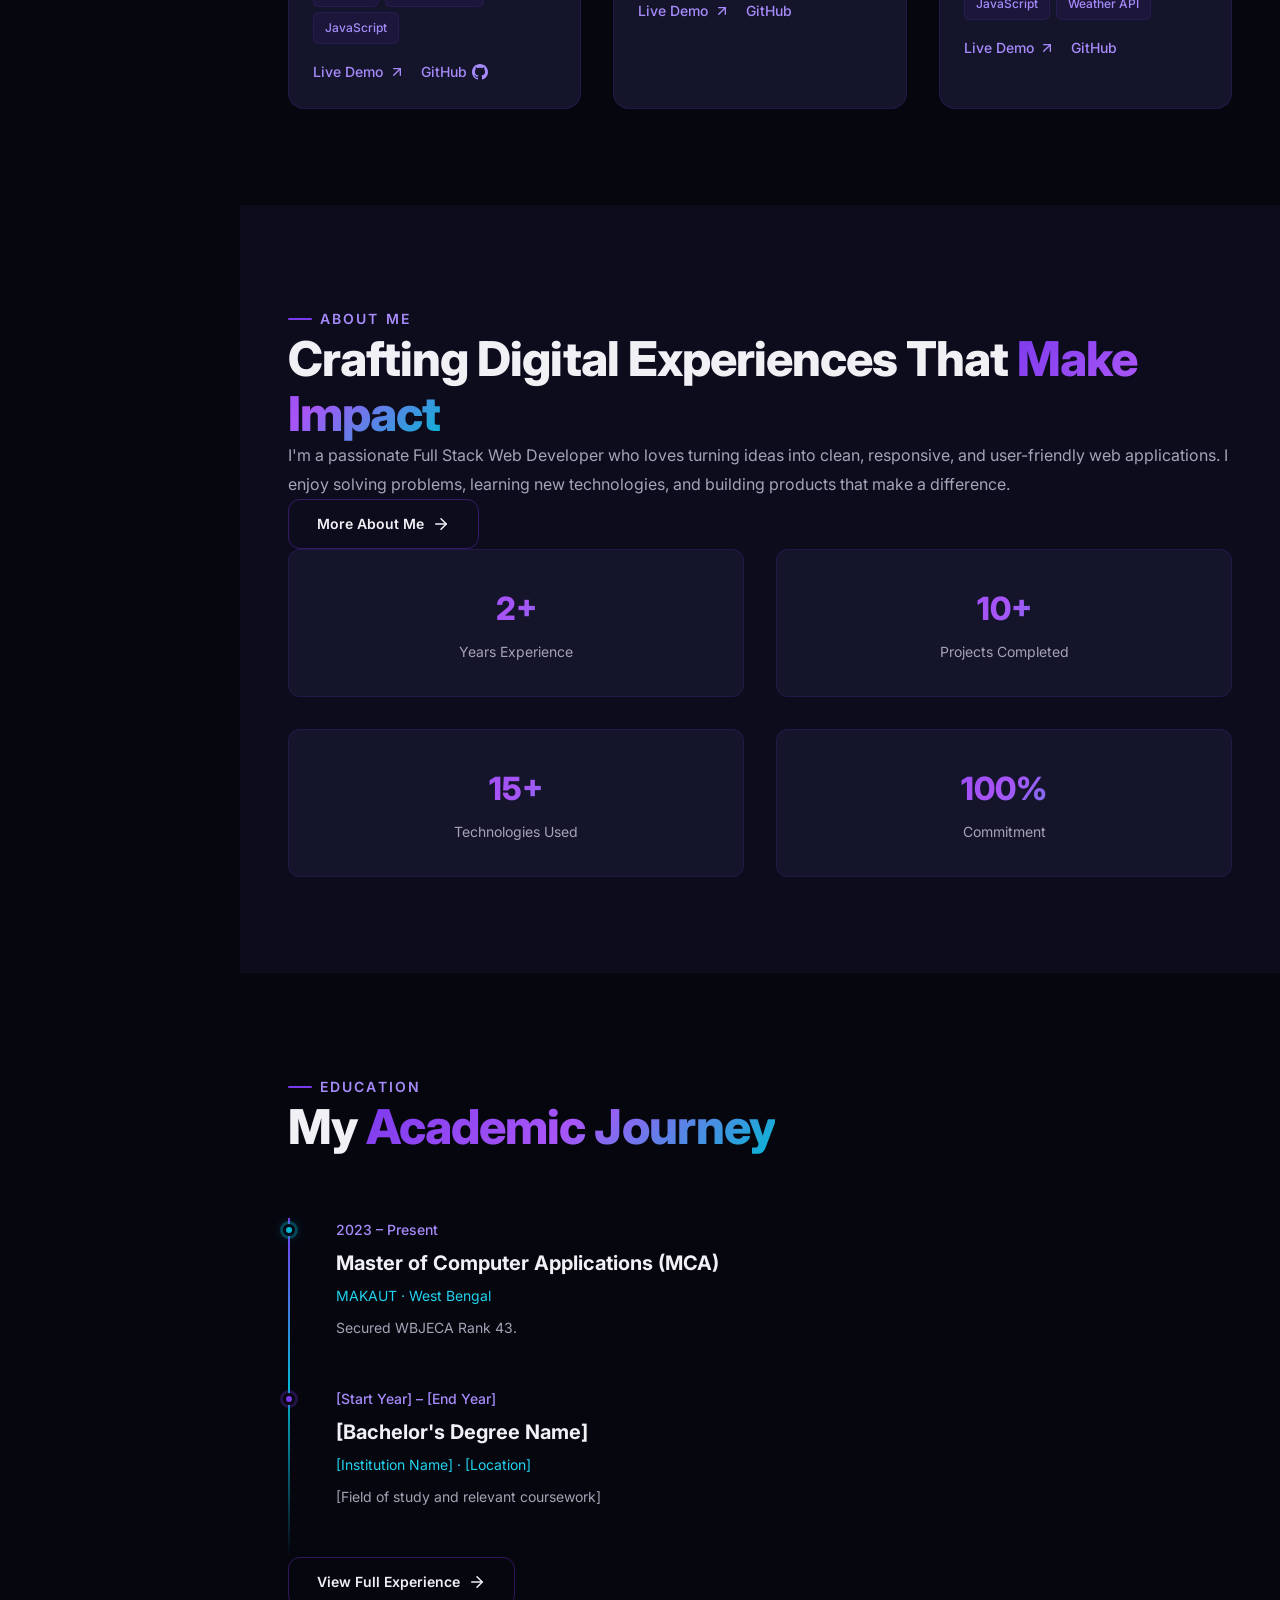
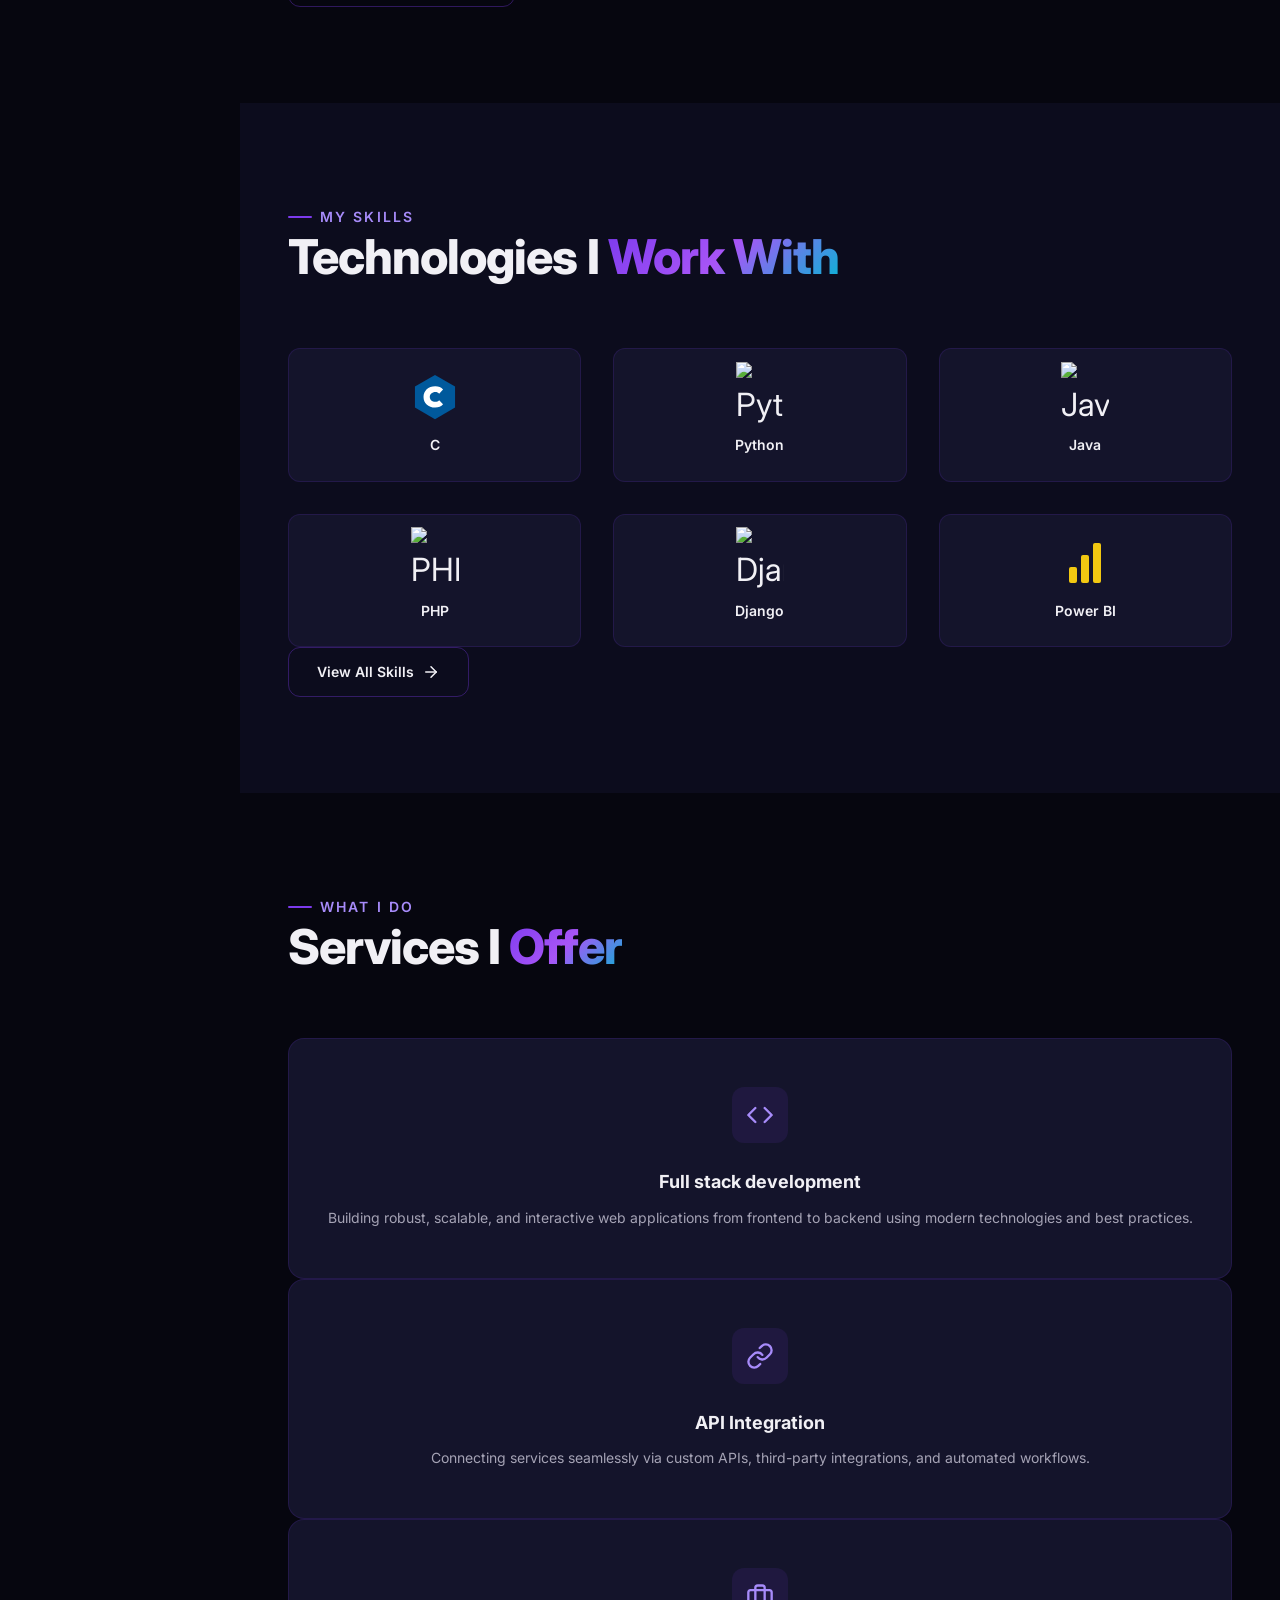
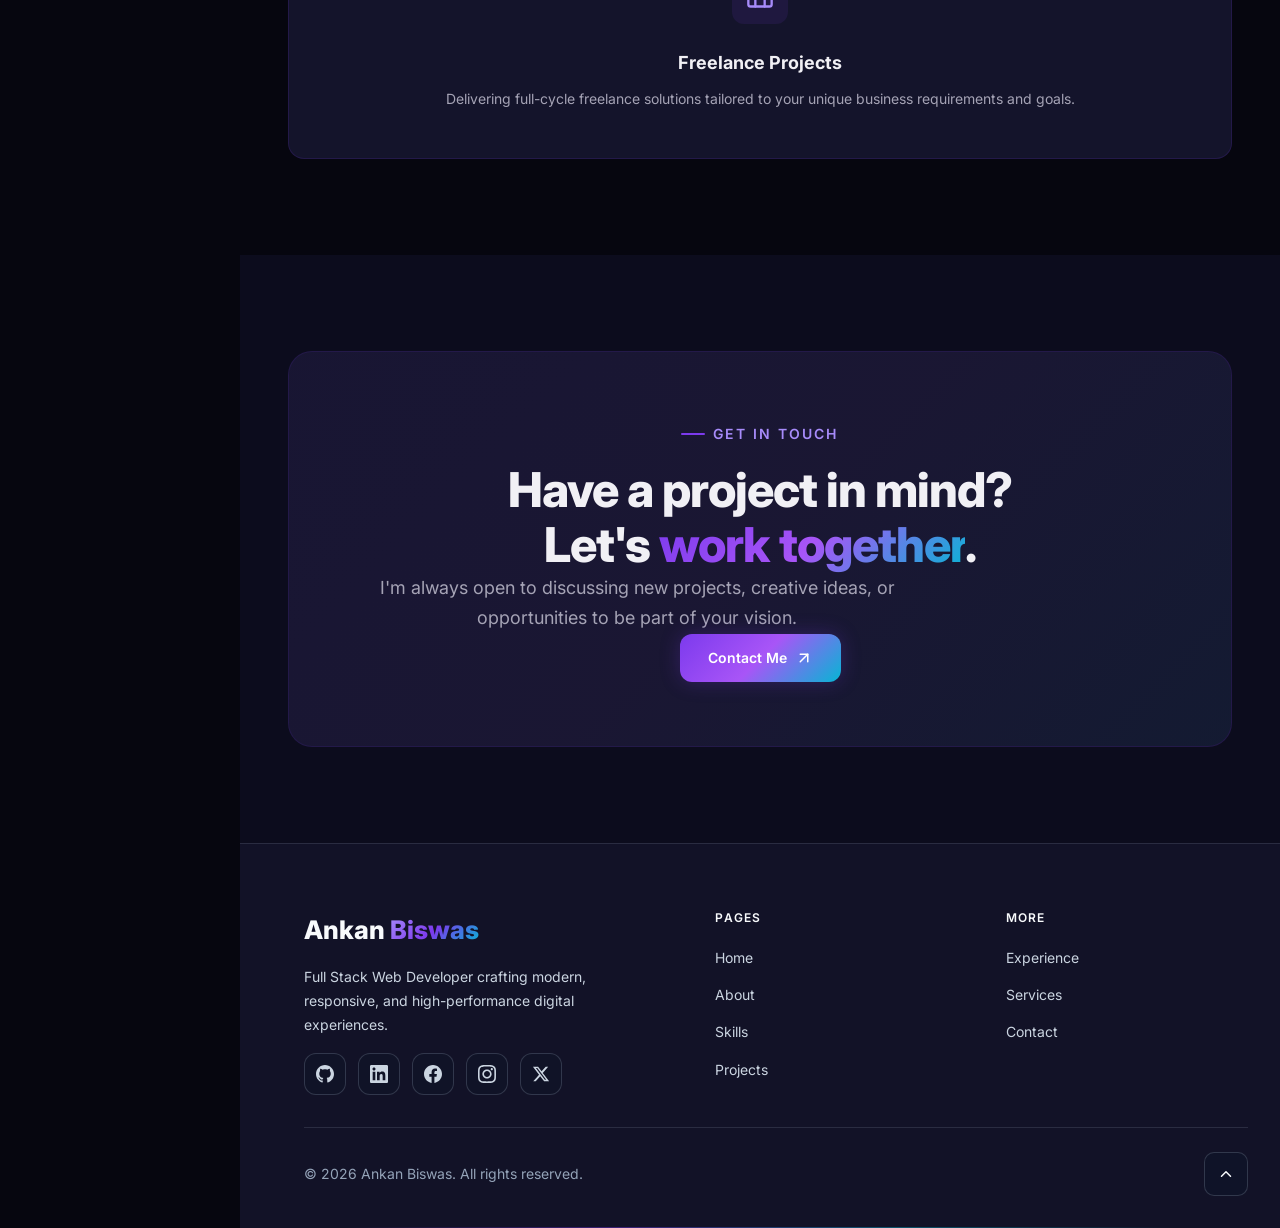
==== commit bf367d2b: "weather project added" ====
--- a/index.html
+++ b/index.html
@@ -233,35 +233,24 @@
           <!-- Project Card 1 -->
           <article class="project-card card-3d reveal stagger-1" data-category="Web Apps">
             <div class="project-card-image">
-              <img src="assets/images/projects/portfolio.png" alt="Portfolio Website"
-                style="width:100%; height:100%; object-fit:cover;">
+              <img src="assets/images/projects/portfolio.png" alt="Portfolio Website" style="width:100%; height:100%; object-fit:cover;">
             </div>
             <div class="project-card-body">
-              <h3 class="project-card-title">Portfolio Website</h3>
-              <p class="project-card-desc">A personal portfolio website to showcase my skills, projects, and experience
-                with modern 3D animations.</p>
+              <div style="display:flex;align-items:center;gap:.5rem;margin-bottom:.5rem;">
+                <h3 class="project-card-title">Portfolio Website</h3><span class="tech-badge" style="background:rgba(168,85,247,.15);border-color:rgba(168,85,247,.3);color:#c084fc;font-size:.65rem;">Featured</span>
+              </div>
+              <p class="project-card-desc">A personal portfolio website to showcase my skills, projects, and experience with modern 3D animations.</p>
               <div class="project-card-techs">
                 <span class="tech-badge">HTML5</span>
                 <span class="tech-badge">Tailwind CSS</span>
                 <span class="tech-badge">JavaScript</span>
               </div>
               <div class="project-card-links">
-                <a href="https://ankan-76.github.io/portfolio/" class="project-card-link" target="_blank"
-                  rel="noopener noreferrer">
-                  Live Demo
-                  <svg viewBox="0 0 24 24" fill="none" stroke="currentColor" stroke-width="2" stroke-linecap="round"
-                    stroke-linejoin="round">
-                    <line x1="7" y1="17" x2="17" y2="7" />
-                    <polyline points="7 7 17 7 17 17" />
-                  </svg>
+                <a href="https://ankan-76.github.io/portfolio/" class="project-card-link" target="_blank" rel="noopener noreferrer">
+                  Live Demo <svg viewBox="0 0 24 24" fill="none" stroke="currentColor" stroke-width="2" stroke-linecap="round" stroke-linejoin="round"><line x1="7" y1="17" x2="17" y2="7" /><polyline points="7 7 17 7 17 17" /></svg>
                 </a>
-                <a href="https://github.com/Ankan-76/portfolio" class="project-card-link" target="_blank"
-                  rel="noopener noreferrer">
-                  GitHub
-                  <svg viewBox="0 0 24 24" fill="currentColor" width="16" height="16">
-                    <path
-                      d="M12 0c-6.626 0-12 5.373-12 12 0 5.302 3.438 9.8 8.207 11.387.599.111.793-.261.793-.577v-2.234c-3.338.726-4.033-1.416-4.033-1.416-.546-1.387-1.333-1.756-1.333-1.756-1.089-.745.083-.729.083-.729 1.205.084 1.839 1.237 1.839 1.237 1.07 1.834 2.807 1.304 3.492.997.107-.775.418-1.305.762-1.604-2.665-.305-5.467-1.334-5.467-5.931 0-1.311.469-2.381 1.236-3.221-.124-.303-.535-1.524.117-3.176 0 0 1.008-.322 3.301 1.23.957-.266 1.983-.399 3.003-.404 1.02.005 2.047.138 3.006.404 2.291-1.552 3.297-1.23 3.297-1.23.653 1.653.242 2.874.118 3.176.77.84 1.235 1.911 1.235 3.221 0 4.609-2.807 5.624-5.479 5.921.43.372.823 1.102.823 2.222v3.293c0 .319.192.694.801.576 4.765-1.589 8.199-6.086 8.199-11.386 0-6.627-5.373-12-12-12z" />
-                  </svg>
+                <a href="https://github.com/Ankan-76/portfolio" class="project-card-link" target="_blank" rel="noopener noreferrer">
+                  GitHub <svg viewBox="0 0 24 24" fill="currentColor" width="16" height="16"><path d="M12 0c-6.626 0-12 5.373-12 12 0 5.302 3.438 9.8 8.207 11.387.599.111.793-.261.793-.577v-2.234c-3.338.726-4.033-1.416-4.033-1.416-.546-1.387-1.333-1.756-1.333-1.756-1.089-.745.083-.729.083-.729 1.205.084 1.839 1.237 1.839 1.237 1.07 1.834 2.807 1.304 3.492.997.107-.775.418-1.305.762-1.604-2.665-.305-5.467-1.334-5.467-5.931 0-1.311.469-2.381 1.236-3.221-.124-.303-.535-1.524.117-3.176 0 0 1.008-.322 3.301 1.23.957-.266 1.983-.399 3.003-.404 1.02.005 2.047.138 3.006.404 2.291-1.552 3.297-1.23 3.297-1.23.653 1.653.242 2.874.118 3.176.77.84 1.235 1.911 1.235 3.221 0 4.609-2.807 5.624-5.479 5.921.43.372.823 1.102.823 2.222v3.293c0 .319.192.694.801.576 4.765-1.589 8.199-6.086 8.199-11.386 0-6.627-5.373-12-12-12z" /></svg>
                 </a>
               </div>
             </div>
@@ -270,91 +259,55 @@
           <!-- Project Card 2 -->
           <article class="project-card card-3d reveal stagger-2" data-category="Web Apps">
             <div class="project-card-image">
-              <img src="assets/images/projects/Ankan-Gaming-Zone.png" alt="Ankan Gaming Zone"
-                style="width:100%; height:100%; object-fit:cover;">
+              <img src="assets/images/projects/Ankan-Gaming-Zone.png" alt="Ankan Gaming Zone" style="width:100%; height:100%; object-fit:cover;">
             </div>
             <div class="project-card-body">
-              <h3 class="project-card-title">Ankan Gaming Zone</h3>
-              <p class="project-card-desc">Powering the Future of Competitive Gaming. The ultimate destination for
-                next-gen gaming and esports.</p>
+              <div style="display:flex;align-items:center;gap:.5rem;margin-bottom:.5rem;">
+                <h3 class="project-card-title">Ankan Gaming Zone</h3>
+              </div>
+              <p class="project-card-desc">Powering the Future of Competitive Gaming. The ultimate destination for next-gen gaming and esports.</p>
               <div class="project-card-techs">
                 <span class="tech-badge">HTML5</span>
                 <span class="tech-badge">Bootstrap</span>
                 <span class="tech-badge">JavaScript</span>
               </div>
               <div class="project-card-links">
-                <a href="https://ankan-76.github.io/Ankan-Gaming-Zone/" class="project-card-link" target="_blank"
-                  rel="noopener noreferrer">
-                  Live Demo
-                  <svg viewBox="0 0 24 24" fill="none" stroke="currentColor" stroke-width="2" stroke-linecap="round"
-                    stroke-linejoin="round">
-                    <line x1="7" y1="17" x2="17" y2="7" />
-                    <polyline points="7 7 17 7 17 17" />
-                  </svg>
+                <a href="https://ankan-76.github.io/Ankan-Gaming-Zone/" class="project-card-link" target="_blank" rel="noopener noreferrer">
+                  Live Demo <svg viewBox="0 0 24 24" fill="none" stroke="currentColor" stroke-width="2" stroke-linecap="round" stroke-linejoin="round"><line x1="7" y1="17" x2="17" y2="7" /><polyline points="7 7 17 7 17 17" /></svg>
                 </a>
-                <a href="https://github.com/Ankan-76/Ankan-Gaming-Zone" class="project-card-link" target="_blank"
-                  rel="noopener noreferrer">
+                <a href="https://github.com/Ankan-76/Ankan-Gaming-Zone" class="project-card-link" target="_blank" rel="noopener noreferrer">
                   GitHub
-                  <svg viewBox="0 0 24 24" fill="currentColor" width="16" height="16">
-                    <path
-                      d="M12 0c-6.626 0-12 5.373-12 12 0 5.302 3.438 9.8 8.207 11.387.599.111.793-.261.793-.577v-2.234c-3.338.726-4.033-1.416-4.033-1.416-.546-1.387-1.333-1.756-1.333-1.756-1.089-.745.083-.729.083-.729 1.205.084 1.839 1.237 1.839 1.237 1.07 1.834 2.807 1.304 3.492.997.107-.775.418-1.305.762-1.604-2.665-.305-5.467-1.334-5.467-5.931 0-1.311.469-2.381 1.236-3.221-.124-.303-.535-1.524.117-3.176 0 0 1.008-.322 3.301 1.23.957-.266 1.983-.399 3.003-.404 1.02.005 2.047.138 3.006.404 2.291-1.552 3.297-1.23 3.297-1.23.653 1.653.242 2.874.118 3.176.77.84 1.235 1.911 1.235 3.221 0 4.609-2.807 5.624-5.479 5.921.43.372.823 1.102.823 2.222v3.293c0 .319.192.694.801.576 4.765-1.589 8.199-6.086 8.199-11.386 0-6.627-5.373-12-12-12z" />
-                  </svg>
                 </a>
               </div>
             </div>
           </article>
 
           <!-- Project Card 3 -->
-          <article class="project-card card-3d reveal stagger-3" data-category="Web Apps">
+          <article class="project-card card-3d reveal stagger-3" data-category="Dashboards">
             <div class="project-card-image">
-              <div
-                style="width:100%;height:100%;background:linear-gradient(135deg, #1e1e45 0%, #14142b 100%);display:flex;align-items:center;justify-content:center;color:var(--color-text-muted);font-size:0.875rem;">
-                Project Screenshot</div>
+              <img src="assets/images/projects/weather-dashboard.png" alt="Weather Dashboard" style="width:100%; height:100%; object-fit:cover;">
             </div>
             <div class="project-card-body">
-              <h3 class="project-card-title">E-Commerce Store</h3>
-              <p class="project-card-desc">A full-stack e-commerce platform with product filtering, cart functionality,
-                and secure checkout.</p>
+              <div style="display:flex;align-items:center;gap:.5rem;margin-bottom:.5rem;">
+                <h3 class="project-card-title">Weather Dashboard</h3>
+              </div>
+              <p class="project-card-desc">Real-time weather updates and forecasts using a public weather API.</p>
               <div class="project-card-techs">
                 <span class="tech-badge">HTML5</span>
-                <span class="tech-badge">CSS3</span>
+                <span class="tech-badge">Tailwind CSS</span>
                 <span class="tech-badge">JavaScript</span>
-                <span class="tech-badge">REST API</span>
+                <span class="tech-badge">Weather API</span>
               </div>
               <div class="project-card-links">
-                <a href="[Live Demo URL]" class="project-card-link" target="_blank" rel="noopener noreferrer">
-                  Live Demo
-                  <svg viewBox="0 0 24 24" fill="none" stroke="currentColor" stroke-width="2" stroke-linecap="round"
-                    stroke-linejoin="round">
-                    <line x1="7" y1="17" x2="17" y2="7" />
-                    <polyline points="7 7 17 7 17 17" />
-                  </svg>
+                <a href="https://ankan-76.github.io/weather-dashboard/" class="project-card-link" target="_blank" rel="noopener noreferrer">
+                  Live Demo <svg viewBox="0 0 24 24" fill="none" stroke="currentColor" stroke-width="2" stroke-linecap="round" stroke-linejoin="round"><line x1="7" y1="17" x2="17" y2="7" /><polyline points="7 7 17 7 17 17" /></svg>
                 </a>
-                <a href="https://github.com/Ankan-76" class="project-card-link" target="_blank"
-                  rel="noopener noreferrer">
+                <a href="https://github.com/Ankan-76/weather-dashboard" class="project-card-link" target="_blank" rel="noopener noreferrer">
                   GitHub
-                  <svg viewBox="0 0 24 24" fill="currentColor" width="16" height="16">
-                    <path
-                      d="M12 0c-6.626 0-12 5.373-12 12 0 5.302 3.438 9.8 8.207 11.387.599.111.793-.261.793-.577v-2.234c-3.338.726-4.033-1.416-4.033-1.416-.546-1.387-1.333-1.756-1.333-1.756-1.089-.745.083-.729.083-.729 1.205.084 1.839 1.237 1.839 1.237 1.07 1.834 2.807 1.304 3.492.997.107-.775.418-1.305.762-1.604-2.665-.305-5.467-1.334-5.467-5.931 0-1.311.469-2.381 1.236-3.221-.124-.303-.535-1.524.117-3.176 0 0 1.008-.322 3.301 1.23.957-.266 1.983-.399 3.003-.404 1.02.005 2.047.138 3.006.404 2.291-1.552 3.297-1.23 3.297-1.23.653 1.653.242 2.874.118 3.176.77.84 1.235 1.911 1.235 3.221 0 4.609-2.807 5.624-5.479 5.921.43.372.823 1.102.823 2.222v3.293c0 .319.192.694.801.576 4.765-1.589 8.199-6.086 8.199-11.386 0-6.627-5.373-12-12-12z" />
-                  </svg>
                 </a>
               </div>
             </div>
           </article>
-
-
-
-        </div>
-
-        <div class="text-center mt-12 reveal">
-          <a href="projects.html" class="btn btn-outline">
-            View All Projects
-            <svg viewBox="0 0 24 24" fill="none" stroke="currentColor" stroke-width="2" stroke-linecap="round"
-              stroke-linejoin="round">
-              <line x1="5" y1="12" x2="19" y2="12" />
-              <polyline points="12 5 19 12 12 19" />
-            </svg>
-          </a>
         </div>
       </section>
 
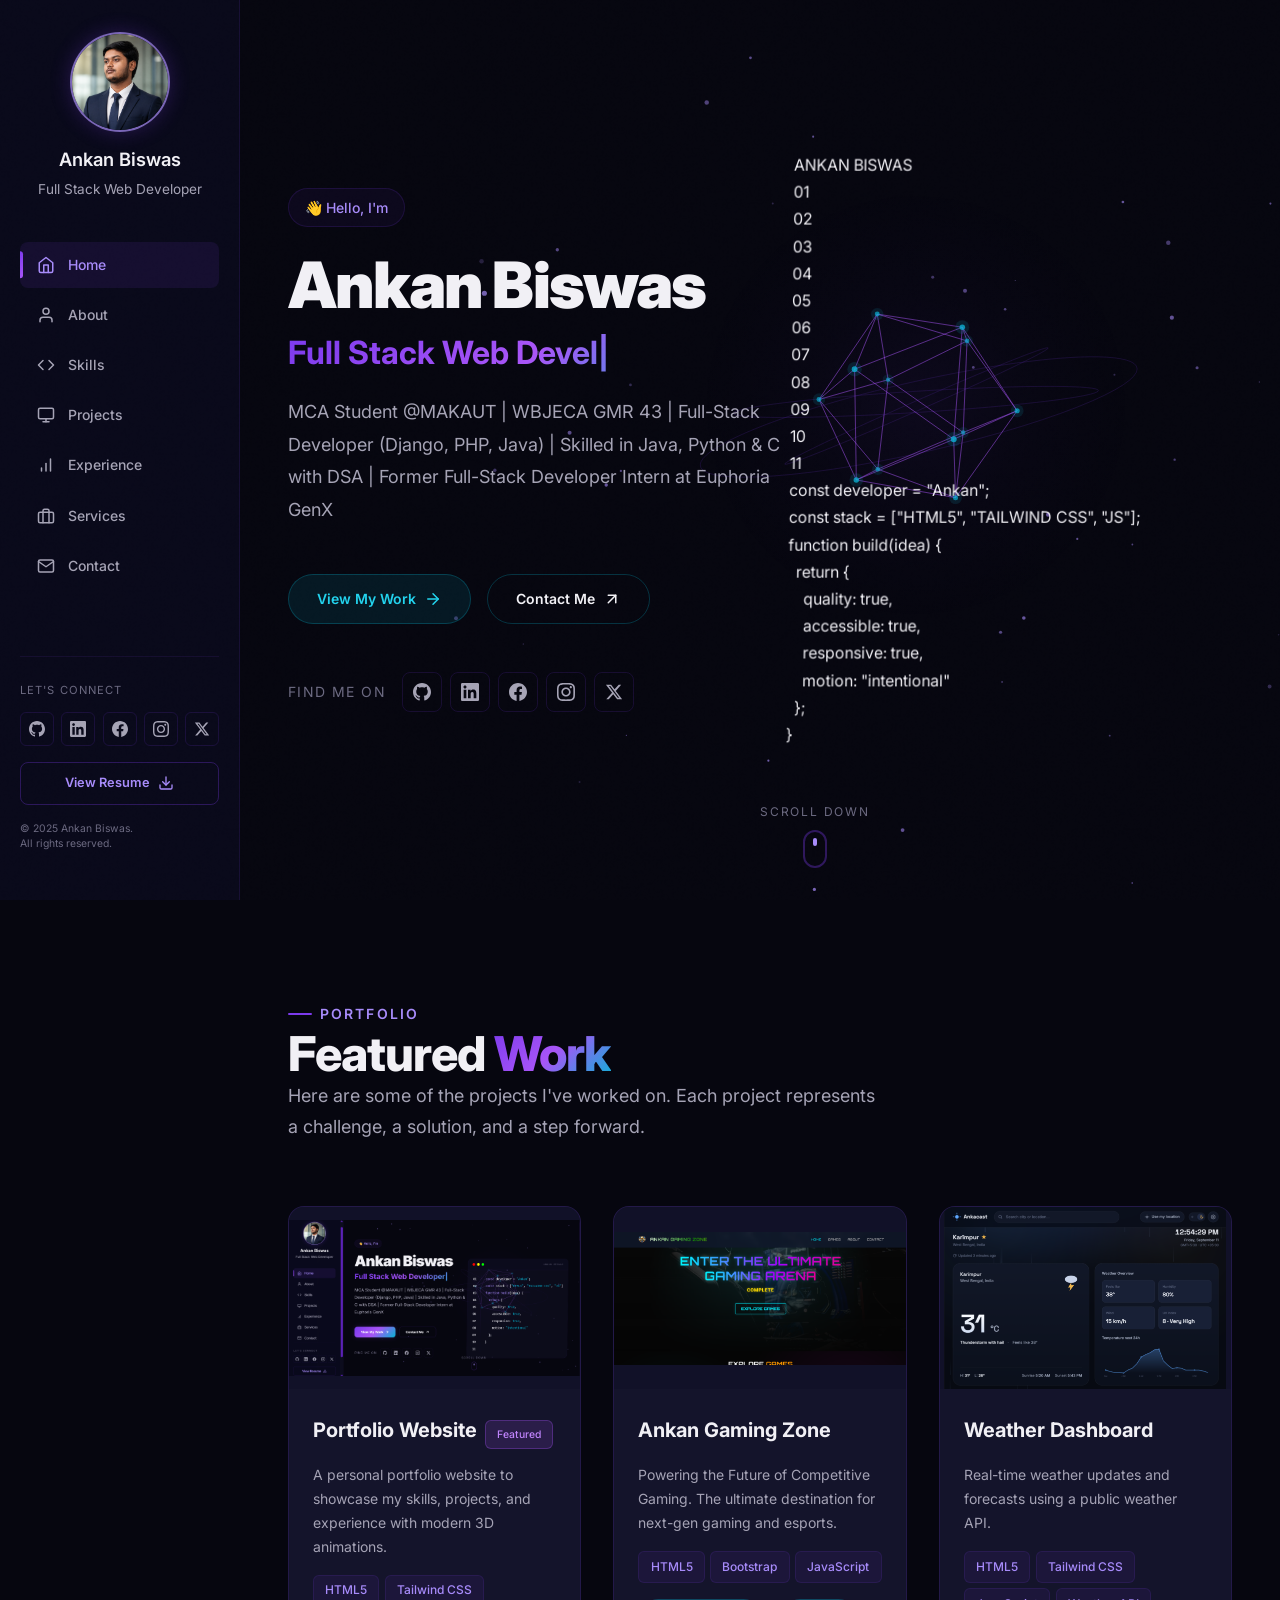
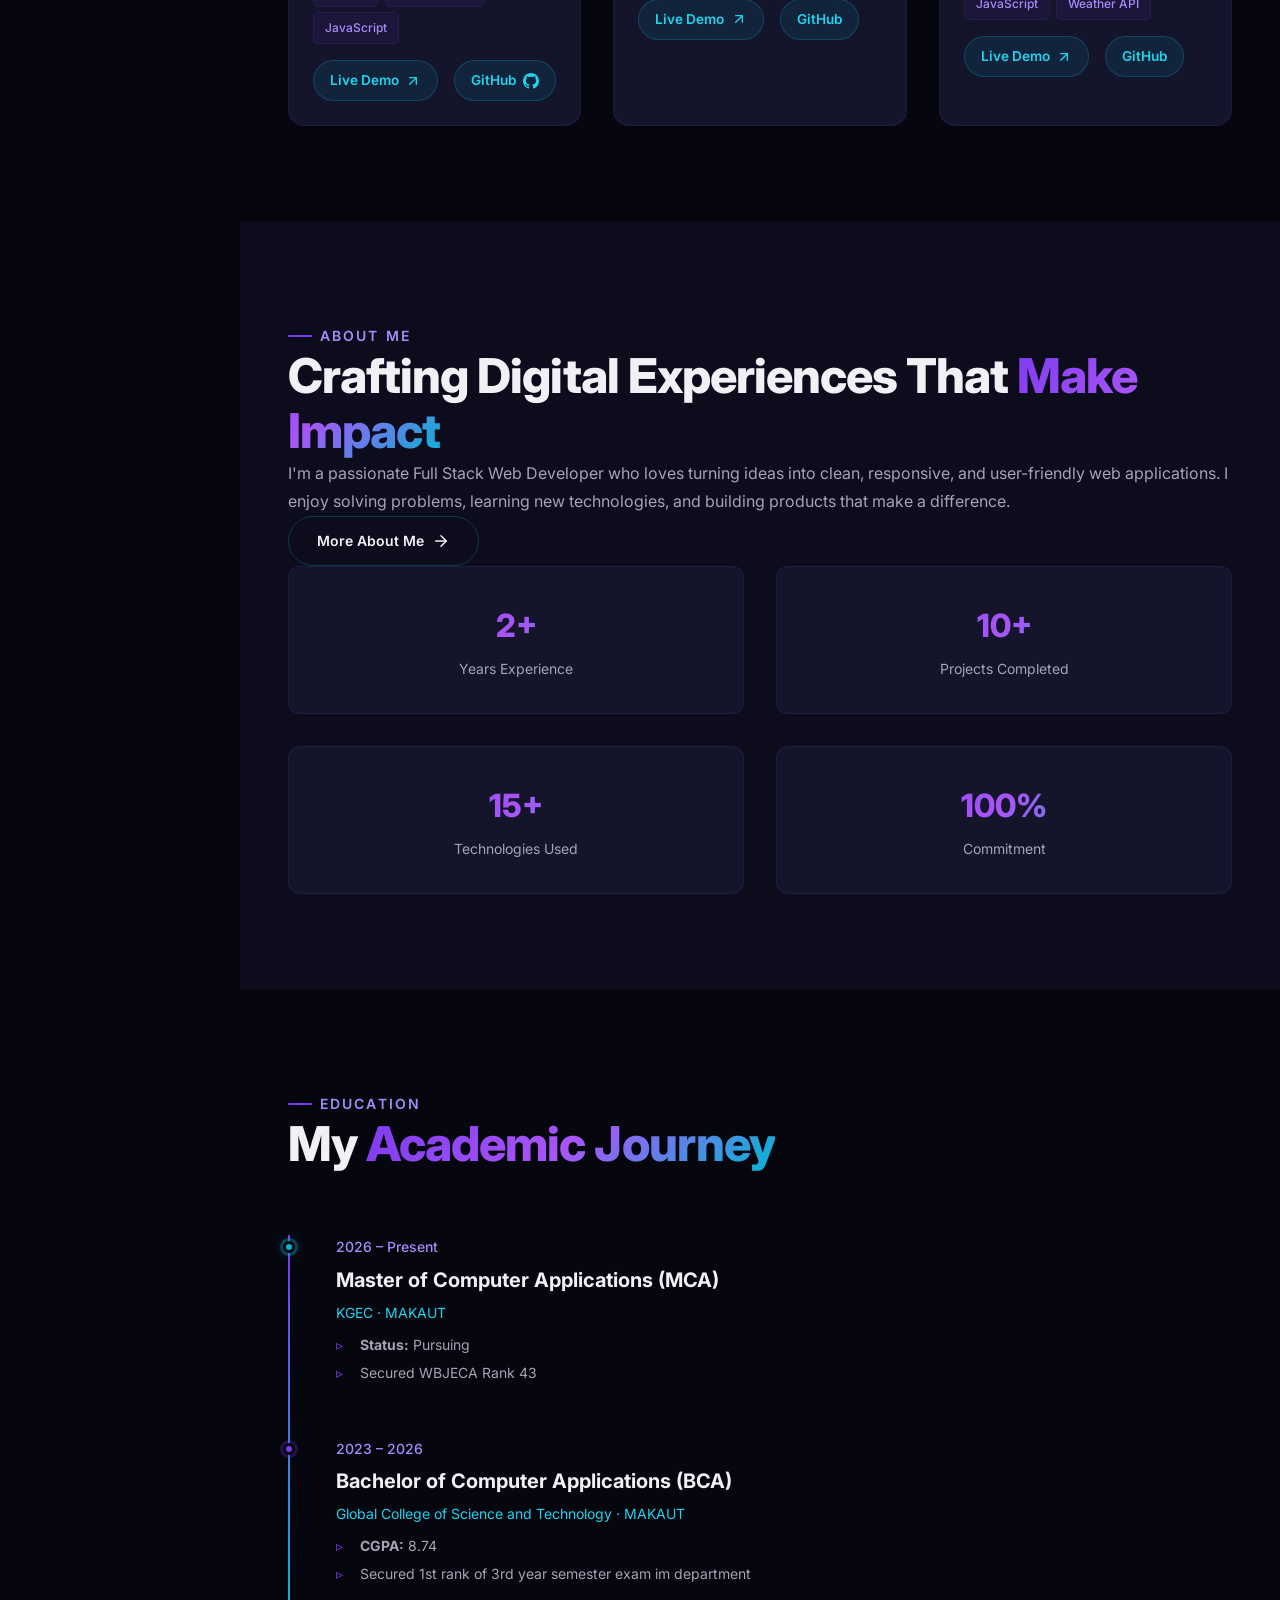
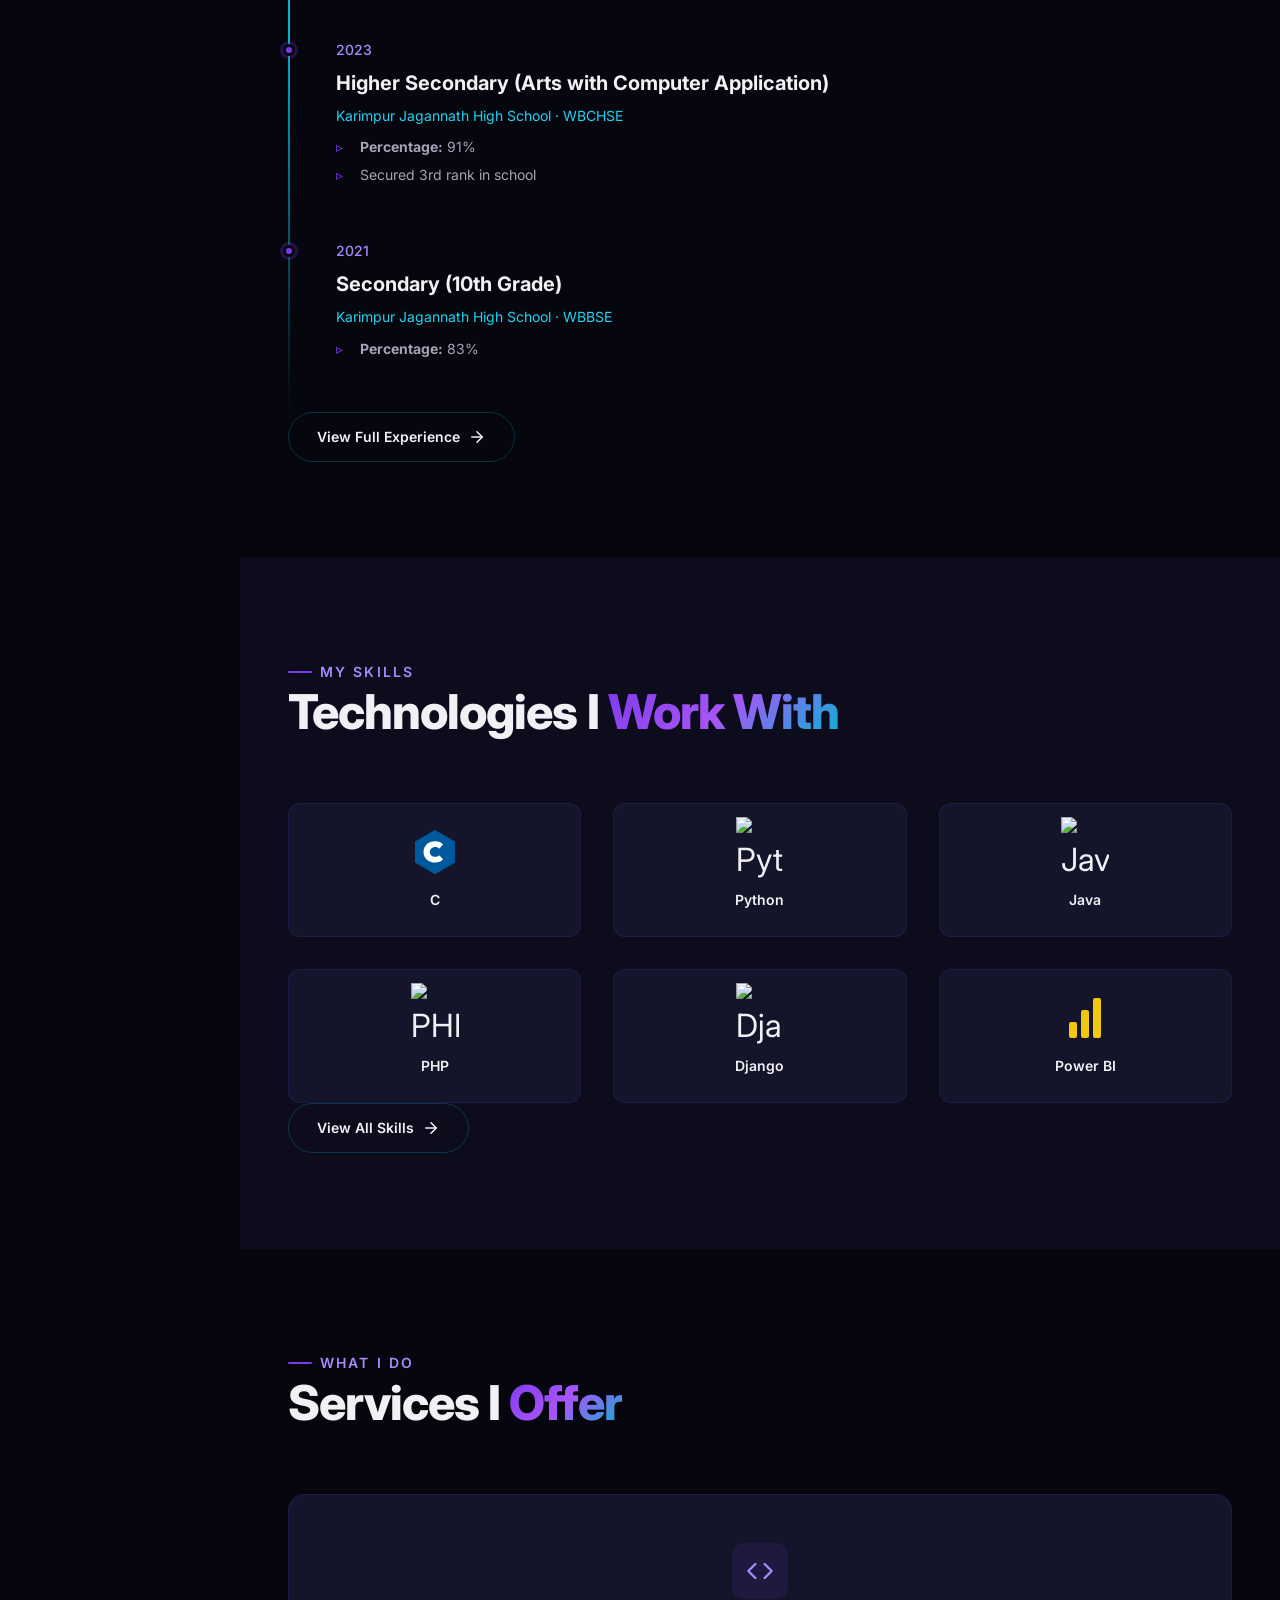
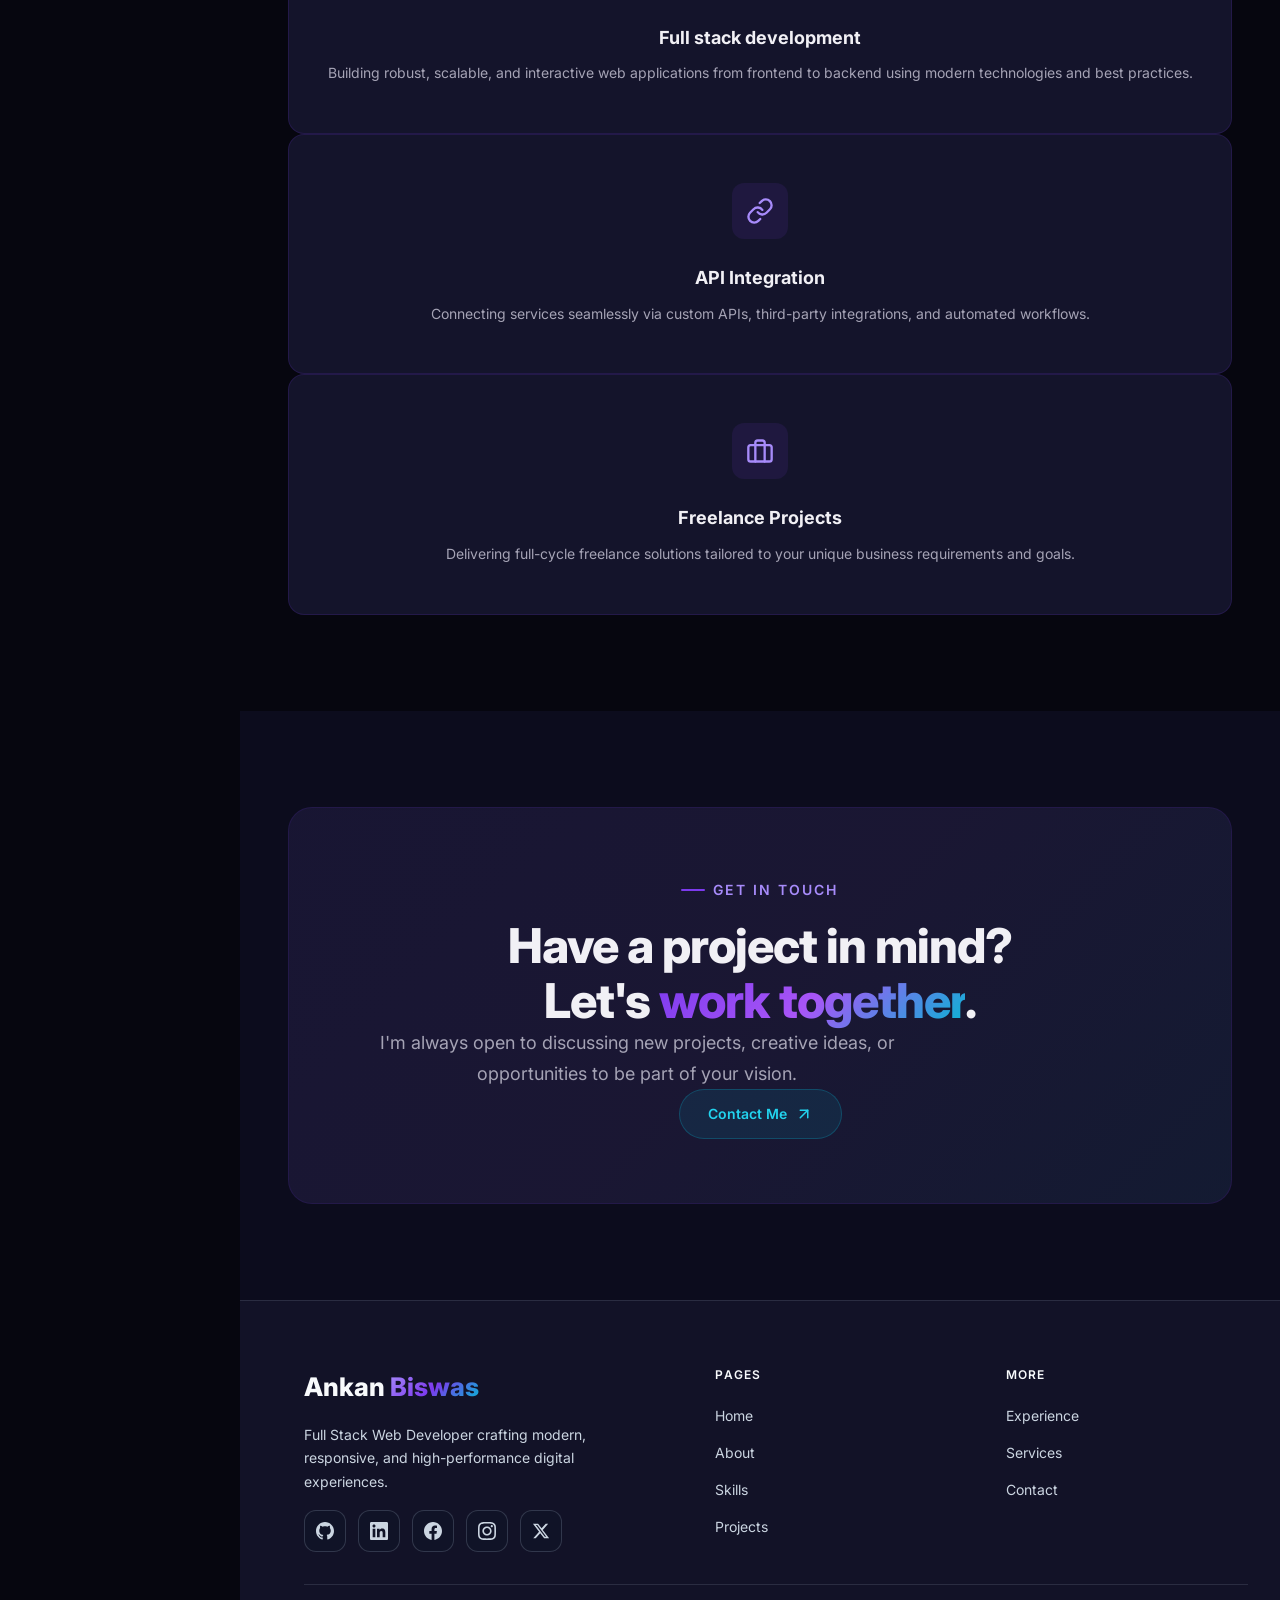
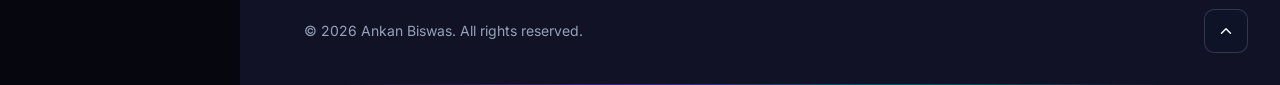
==== commit 64d3a18e: "education add" ====
--- a/index.html
+++ b/index.html
@@ -233,24 +233,36 @@
           <!-- Project Card 1 -->
           <article class="project-card card-3d reveal stagger-1" data-category="Web Apps">
             <div class="project-card-image">
-              <img src="assets/images/projects/portfolio.png" alt="Portfolio Website" style="width:100%; height:100%; object-fit:cover;">
+              <img src="assets/images/projects/portfolio.png" alt="Portfolio Website"
+                style="width:100%; height:100%; object-fit:contain;">
             </div>
             <div class="project-card-body">
               <div style="display:flex;align-items:center;gap:.5rem;margin-bottom:.5rem;">
-                <h3 class="project-card-title">Portfolio Website</h3><span class="tech-badge" style="background:rgba(168,85,247,.15);border-color:rgba(168,85,247,.3);color:#c084fc;font-size:.65rem;">Featured</span>
-              </div>
-              <p class="project-card-desc">A personal portfolio website to showcase my skills, projects, and experience with modern 3D animations.</p>
+                <h3 class="project-card-title">Portfolio Website</h3><span class="tech-badge"
+                  style="background:rgba(168,85,247,.15);border-color:rgba(168,85,247,.3);color:#c084fc;font-size:.65rem;">Featured</span>
+              </div>
+              <p class="project-card-desc">A personal portfolio website to showcase my skills, projects, and experience
+                with modern 3D animations.</p>
               <div class="project-card-techs">
                 <span class="tech-badge">HTML5</span>
                 <span class="tech-badge">Tailwind CSS</span>
                 <span class="tech-badge">JavaScript</span>
               </div>
               <div class="project-card-links">
-                <a href="https://ankan-76.github.io/portfolio/" class="project-card-link" target="_blank" rel="noopener noreferrer">
-                  Live Demo <svg viewBox="0 0 24 24" fill="none" stroke="currentColor" stroke-width="2" stroke-linecap="round" stroke-linejoin="round"><line x1="7" y1="17" x2="17" y2="7" /><polyline points="7 7 17 7 17 17" /></svg>
+                <a href="https://ankan-76.github.io/portfolio/" class="project-card-link" target="_blank"
+                  rel="noopener noreferrer">
+                  Live Demo <svg viewBox="0 0 24 24" fill="none" stroke="currentColor" stroke-width="2"
+                    stroke-linecap="round" stroke-linejoin="round">
+                    <line x1="7" y1="17" x2="17" y2="7" />
+                    <polyline points="7 7 17 7 17 17" />
+                  </svg>
                 </a>
-                <a href="https://github.com/Ankan-76/portfolio" class="project-card-link" target="_blank" rel="noopener noreferrer">
-                  GitHub <svg viewBox="0 0 24 24" fill="currentColor" width="16" height="16"><path d="M12 0c-6.626 0-12 5.373-12 12 0 5.302 3.438 9.8 8.207 11.387.599.111.793-.261.793-.577v-2.234c-3.338.726-4.033-1.416-4.033-1.416-.546-1.387-1.333-1.756-1.333-1.756-1.089-.745.083-.729.083-.729 1.205.084 1.839 1.237 1.839 1.237 1.07 1.834 2.807 1.304 3.492.997.107-.775.418-1.305.762-1.604-2.665-.305-5.467-1.334-5.467-5.931 0-1.311.469-2.381 1.236-3.221-.124-.303-.535-1.524.117-3.176 0 0 1.008-.322 3.301 1.23.957-.266 1.983-.399 3.003-.404 1.02.005 2.047.138 3.006.404 2.291-1.552 3.297-1.23 3.297-1.23.653 1.653.242 2.874.118 3.176.77.84 1.235 1.911 1.235 3.221 0 4.609-2.807 5.624-5.479 5.921.43.372.823 1.102.823 2.222v3.293c0 .319.192.694.801.576 4.765-1.589 8.199-6.086 8.199-11.386 0-6.627-5.373-12-12-12z" /></svg>
+                <a href="https://github.com/Ankan-76/portfolio" class="project-card-link" target="_blank"
+                  rel="noopener noreferrer">
+                  GitHub <svg viewBox="0 0 24 24" fill="currentColor" width="16" height="16">
+                    <path
+                      d="M12 0c-6.626 0-12 5.373-12 12 0 5.302 3.438 9.8 8.207 11.387.599.111.793-.261.793-.577v-2.234c-3.338.726-4.033-1.416-4.033-1.416-.546-1.387-1.333-1.756-1.333-1.756-1.089-.745.083-.729.083-.729 1.205.084 1.839 1.237 1.839 1.237 1.07 1.834 2.807 1.304 3.492.997.107-.775.418-1.305.762-1.604-2.665-.305-5.467-1.334-5.467-5.931 0-1.311.469-2.381 1.236-3.221-.124-.303-.535-1.524.117-3.176 0 0 1.008-.322 3.301 1.23.957-.266 1.983-.399 3.003-.404 1.02.005 2.047.138 3.006.404 2.291-1.552 3.297-1.23 3.297-1.23.653 1.653.242 2.874.118 3.176.77.84 1.235 1.911 1.235 3.221 0 4.609-2.807 5.624-5.479 5.921.43.372.823 1.102.823 2.222v3.293c0 .319.192.694.801.576 4.765-1.589 8.199-6.086 8.199-11.386 0-6.627-5.373-12-12-12z" />
+                  </svg>
                 </a>
               </div>
             </div>
@@ -259,23 +271,31 @@
           <!-- Project Card 2 -->
           <article class="project-card card-3d reveal stagger-2" data-category="Web Apps">
             <div class="project-card-image">
-              <img src="assets/images/projects/Ankan-Gaming-Zone.png" alt="Ankan Gaming Zone" style="width:100%; height:100%; object-fit:cover;">
+              <img src="assets/images/projects/Ankan-Gaming-Zone.png" alt="Ankan Gaming Zone"
+                style="width:100%; height:100%; object-fit:contain;">
             </div>
             <div class="project-card-body">
               <div style="display:flex;align-items:center;gap:.5rem;margin-bottom:.5rem;">
                 <h3 class="project-card-title">Ankan Gaming Zone</h3>
               </div>
-              <p class="project-card-desc">Powering the Future of Competitive Gaming. The ultimate destination for next-gen gaming and esports.</p>
+              <p class="project-card-desc">Powering the Future of Competitive Gaming. The ultimate destination for
+                next-gen gaming and esports.</p>
               <div class="project-card-techs">
                 <span class="tech-badge">HTML5</span>
                 <span class="tech-badge">Bootstrap</span>
                 <span class="tech-badge">JavaScript</span>
               </div>
               <div class="project-card-links">
-                <a href="https://ankan-76.github.io/Ankan-Gaming-Zone/" class="project-card-link" target="_blank" rel="noopener noreferrer">
-                  Live Demo <svg viewBox="0 0 24 24" fill="none" stroke="currentColor" stroke-width="2" stroke-linecap="round" stroke-linejoin="round"><line x1="7" y1="17" x2="17" y2="7" /><polyline points="7 7 17 7 17 17" /></svg>
+                <a href="https://ankan-76.github.io/Ankan-Gaming-Zone/" class="project-card-link" target="_blank"
+                  rel="noopener noreferrer">
+                  Live Demo <svg viewBox="0 0 24 24" fill="none" stroke="currentColor" stroke-width="2"
+                    stroke-linecap="round" stroke-linejoin="round">
+                    <line x1="7" y1="17" x2="17" y2="7" />
+                    <polyline points="7 7 17 7 17 17" />
+                  </svg>
                 </a>
-                <a href="https://github.com/Ankan-76/Ankan-Gaming-Zone" class="project-card-link" target="_blank" rel="noopener noreferrer">
+                <a href="https://github.com/Ankan-76/Ankan-Gaming-Zone" class="project-card-link" target="_blank"
+                  rel="noopener noreferrer">
                   GitHub
                 </a>
               </div>
@@ -285,7 +305,8 @@
           <!-- Project Card 3 -->
           <article class="project-card card-3d reveal stagger-3" data-category="Dashboards">
             <div class="project-card-image">
-              <img src="assets/images/projects/weather-dashboard.png" alt="Weather Dashboard" style="width:100%; height:100%; object-fit:cover;">
+              <img src="assets/images/projects/weather-dashboard.png" alt="Weather Dashboard"
+                style="width:100%; height:100%; object-fit:contain;">
             </div>
             <div class="project-card-body">
               <div style="display:flex;align-items:center;gap:.5rem;margin-bottom:.5rem;">
@@ -299,10 +320,16 @@
                 <span class="tech-badge">Weather API</span>
               </div>
               <div class="project-card-links">
-                <a href="https://ankan-76.github.io/weather-dashboard/" class="project-card-link" target="_blank" rel="noopener noreferrer">
-                  Live Demo <svg viewBox="0 0 24 24" fill="none" stroke="currentColor" stroke-width="2" stroke-linecap="round" stroke-linejoin="round"><line x1="7" y1="17" x2="17" y2="7" /><polyline points="7 7 17 7 17 17" /></svg>
+                <a href="https://ankan-76.github.io/weather-dashboard/" class="project-card-link" target="_blank"
+                  rel="noopener noreferrer">
+                  Live Demo <svg viewBox="0 0 24 24" fill="none" stroke="currentColor" stroke-width="2"
+                    stroke-linecap="round" stroke-linejoin="round">
+                    <line x1="7" y1="17" x2="17" y2="7" />
+                    <polyline points="7 7 17 7 17 17" />
+                  </svg>
                 </a>
-                <a href="https://github.com/Ankan-76/weather-dashboard" class="project-card-link" target="_blank" rel="noopener noreferrer">
+                <a href="https://github.com/Ankan-76/weather-dashboard" class="project-card-link" target="_blank"
+                  rel="noopener noreferrer">
                   GitHub
                 </a>
               </div>
@@ -363,16 +390,39 @@
           </div>
           <div class="timeline">
             <div class="timeline-item current reveal">
-              <div class="timeline-date">2023 – Present</div>
+              <div class="timeline-date">2026 – Present</div>
               <h3 class="timeline-title">Master of Computer Applications (MCA)</h3>
-              <div class="timeline-company">MAKAUT · West Bengal</div>
-              <p class="timeline-desc">Secured WBJECA Rank 43.</p>
-            </div>
-            <div class="timeline-item reveal stagger-6">
-              <div class="timeline-date">[Start Year] – [End Year]</div>
-              <h3 class="timeline-title">[Bachelor's Degree Name]</h3>
-              <div class="timeline-company">[Institution Name] · [Location]</div>
-              <p class="timeline-desc">[Field of study and relevant coursework]</p>
+              <div class="timeline-company">KGEC · MAKAUT</div>
+              <ul class="timeline-desc">
+                <li><strong>Status:</strong> Pursuing</li>
+                <li>Secured WBJECA Rank 43</li>
+              </ul>
+            </div>
+            <div class="timeline-item reveal stagger-2">
+              <div class="timeline-date">2023 – 2026</div>
+              <h3 class="timeline-title">Bachelor of Computer Applications (BCA)</h3>
+              <div class="timeline-company">Global College of Science and Technology · MAKAUT</div>
+              <ul class="timeline-desc">
+                <li><strong>CGPA:</strong> 8.74</li>
+                <li>Secured 1st rank of 3rd year semester exam im department</li>
+              </ul>
+            </div>
+            <div class="timeline-item reveal stagger-3">
+              <div class="timeline-date">2023</div>
+              <h3 class="timeline-title">Higher Secondary (Arts with Computer Application)</h3>
+              <div class="timeline-company">Karimpur Jagannath High School · WBCHSE</div>
+              <ul class="timeline-desc">
+                <li><strong>Percentage:</strong> 91%</li>
+                <li>Secured 3rd rank in school</li>
+              </ul>
+            </div>
+            <div class="timeline-item reveal stagger-4">
+              <div class="timeline-date">2021</div>
+              <h3 class="timeline-title">Secondary (10th Grade)</h3>
+              <div class="timeline-company">Karimpur Jagannath High School · WBBSE</div>
+              <ul class="timeline-desc">
+                <li><strong>Percentage:</strong> 83%</li>
+              </ul>
             </div>
           </div>
           <div class="text-center mt-8 reveal">
--- a/css/styles.css
+++ b/css/styles.css
@@ -286,23 +286,25 @@
   padding: 0.75rem 1.75rem;
   font-size: var(--text-sm);
   font-weight: 600;
-  border-radius: var(--radius-lg);
-  transition: all var(--duration-normal) var(--ease-out-expo);
+  border-radius: var(--radius-full);
+  transition: all var(--duration-fast) var(--ease-out-expo);
   position: relative;
   overflow: hidden;
   white-space: nowrap;
 }
 
 .btn-primary {
-  background: var(--color-accent-gradient);
-  color: #fff;
-  box-shadow: var(--shadow-glow);
+  background: rgba(6, 182, 212, 0.1);
+  border: 1px solid rgba(6, 182, 212, 0.25);
+  color: var(--color-accent-secondary-light);
 }
 
 .btn-primary:hover {
+  background: var(--color-accent-secondary);
+  border-color: transparent;
+  color: var(--color-bg-primary);
   transform: translateY(-2px);
-  box-shadow: var(--shadow-glow-lg);
-  color: #fff;
+  box-shadow: 0 4px 15px rgba(6, 182, 212, 0.4);
 }
 
 .btn-primary:active {
@@ -312,14 +314,14 @@
 .btn-outline {
   background: transparent;
   color: var(--color-text-primary);
-  border: 1px solid var(--color-border-hover);
+  border: 1px solid rgba(6, 182, 212, 0.25);
 }
 
 .btn-outline:hover {
-  border-color: var(--color-accent);
-  background: rgba(124, 58, 237, 0.08);
+  border-color: var(--color-accent-secondary);
+  background: rgba(6, 182, 212, 0.1);
   transform: translateY(-2px);
-  color: var(--color-accent-light);
+  color: var(--color-accent-secondary-light);
 }
 
 .btn-icon {
@@ -345,7 +347,7 @@
 }
 
 .btn:hover svg {
-  transform: translateX(3px);
+  transform: scale(1.1);
 }
 
 /* ===========================
@@ -1234,7 +1236,7 @@
 .project-card-image img {
   width: 100%;
   height: 100%;
-  object-fit: cover;
+  object-fit: contain;
   transition: transform var(--duration-slow) var(--ease-out-expo);
 }
 
@@ -1276,20 +1278,34 @@
 .project-card-link {
   display: inline-flex;
   align-items: center;
-  gap: 0.35rem;
-  font-size: var(--text-sm);
-  font-weight: 500;
-  color: var(--color-accent-light);
-  transition: color var(--duration-fast) var(--ease-out-expo);
+  gap: 0.4rem;
+  font-size: 0.85rem;
+  font-weight: 600;
+  padding: 0.5rem 1rem;
+  border-radius: var(--radius-full);
+  background: rgba(6, 182, 212, 0.1);
+  border: 1px solid rgba(6, 182, 212, 0.25);
+  color: var(--color-accent-secondary-light);
+  transition: all var(--duration-fast) var(--ease-out-expo);
+  text-decoration: none;
 }
 
 .project-card-link:hover {
-  color: var(--color-accent-secondary-light);
+  background: var(--color-accent-secondary);
+  border-color: transparent;
+  color: var(--color-bg-primary);
+  transform: translateY(-2px);
+  box-shadow: 0 4px 15px rgba(6, 182, 212, 0.4);
 }
 
 .project-card-link svg {
   width: 16px;
   height: 16px;
+  transition: transform var(--duration-fast) var(--ease-out-expo);
+}
+
+.project-card-link:hover svg {
+  transform: scale(1.1);
 }
 
 /* ===========================
@@ -1411,6 +1427,132 @@
 }
 
 /* ===========================
+   ABOUT PROFILE
+   =========================== */
+.about-profile-card {
+  position: relative;
+  text-align: center;
+  padding: var(--space-3xl) var(--space-2xl);
+  background: rgba(20, 20, 43, 0.4);
+  backdrop-filter: blur(12px);
+  -webkit-backdrop-filter: blur(12px);
+  border: 1px solid rgba(255, 255, 255, 0.05);
+  border-radius: var(--radius-2xl);
+  box-shadow: 0 8px 32px rgba(0, 0, 0, 0.3);
+  overflow: hidden;
+  transition: transform var(--duration-normal) var(--ease-out-expo), box-shadow var(--duration-normal) var(--ease-out-expo);
+}
+
+.about-profile-card:hover {
+  transform: translateY(-5px);
+  box-shadow: 0 15px 40px rgba(0, 0, 0, 0.4);
+}
+
+.about-profile-glow {
+  position: absolute;
+  top: -50px;
+  left: 50%;
+  transform: translateX(-50%);
+  width: 200px;
+  height: 200px;
+  background: var(--color-accent-secondary);
+  opacity: 0.15;
+  filter: blur(50px);
+  border-radius: 50%;
+  z-index: 0;
+  pointer-events: none;
+}
+
+.about-profile-image-container {
+  position: relative;
+  z-index: 1;
+  margin: 0 auto var(--space-xl);
+  width: 180px;
+  height: 180px;
+  border-radius: 50%;
+  padding: 4px;
+}
+
+.about-profile-image-container::before {
+  content: '';
+  position: absolute;
+  inset: 0;
+  border-radius: 50%;
+  background: linear-gradient(135deg, var(--color-accent), var(--color-accent-secondary));
+  animation: spin 4s linear infinite;
+  z-index: -1;
+}
+
+@keyframes spin {
+  to {
+    transform: rotate(360deg);
+  }
+}
+
+.about-profile-image {
+  width: 100%;
+  height: 100%;
+  border-radius: 50%;
+  object-fit: cover;
+  background: var(--color-surface);
+  border: 4px solid var(--color-surface);
+  z-index: 1;
+  position: relative;
+  transition: transform var(--duration-normal) var(--ease-out-expo);
+}
+
+.about-profile-card:hover .about-profile-image {
+  transform: scale(1.05);
+}
+
+.about-profile-status {
+  position: absolute;
+  bottom: 12px;
+  right: 12px;
+  width: 22px;
+  height: 22px;
+  background: #10b981;
+  border: 4px solid var(--color-surface);
+  border-radius: 50%;
+  z-index: 3;
+  box-shadow: 0 0 15px rgba(16, 185, 129, 0.6);
+}
+
+.about-profile-name {
+  font-size: var(--text-2xl);
+  font-weight: 800;
+  color: var(--color-text-primary);
+  letter-spacing: -0.02em;
+  margin-bottom: 0.25rem;
+}
+
+.about-profile-title {
+  color: var(--color-accent-secondary-light);
+  font-size: var(--text-sm);
+  font-weight: 600;
+  text-transform: uppercase;
+  letter-spacing: 0.05em;
+  margin-bottom: var(--space-lg);
+}
+
+.about-profile-location {
+  display: inline-flex;
+  align-items: center;
+  gap: 0.4rem;
+  color: var(--color-text-muted);
+  font-size: var(--text-xs);
+  background: rgba(255, 255, 255, 0.03);
+  padding: 0.5rem 1rem;
+  border-radius: var(--radius-full);
+  border: 1px solid rgba(255, 255, 255, 0.05);
+}
+
+.about-profile-location svg {
+  width: 14px;
+  height: 14px;
+}
+
+/* ===========================
    ABOUT STATS
    =========================== */
 .stat-card {
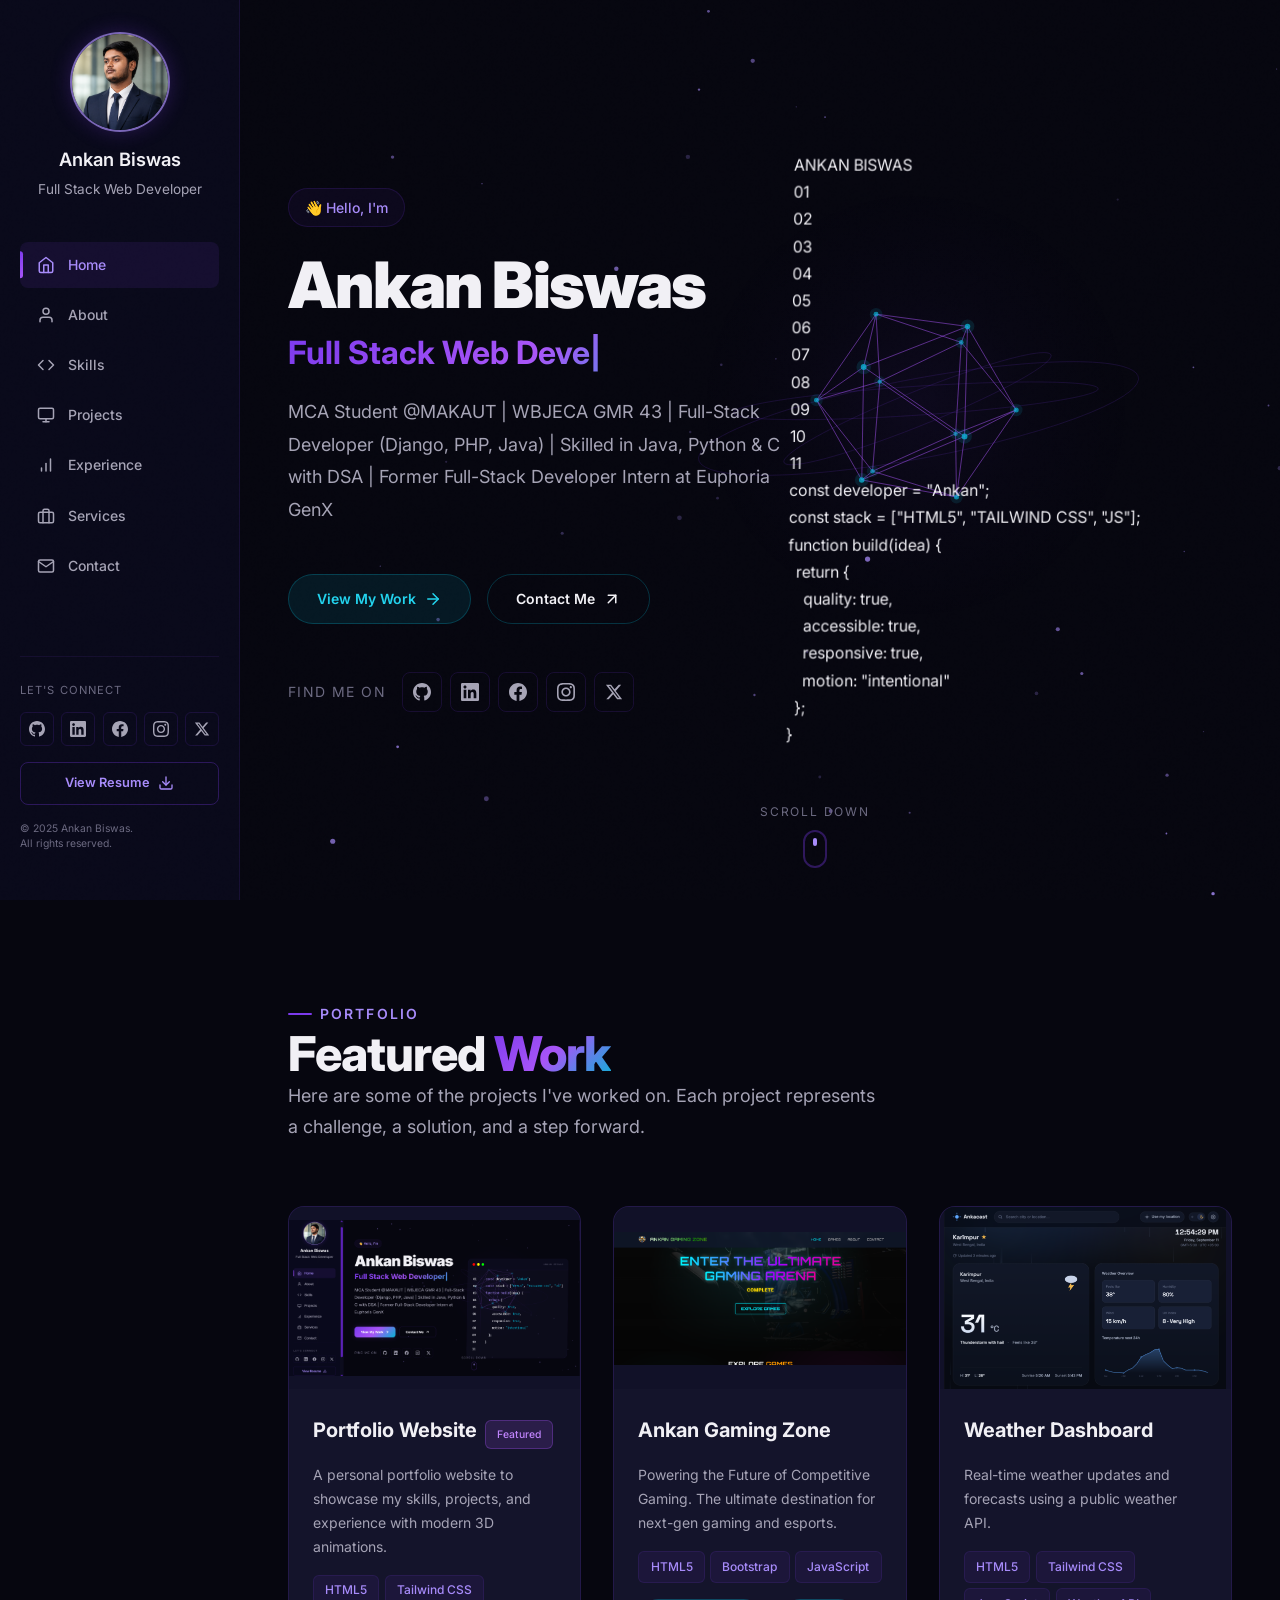
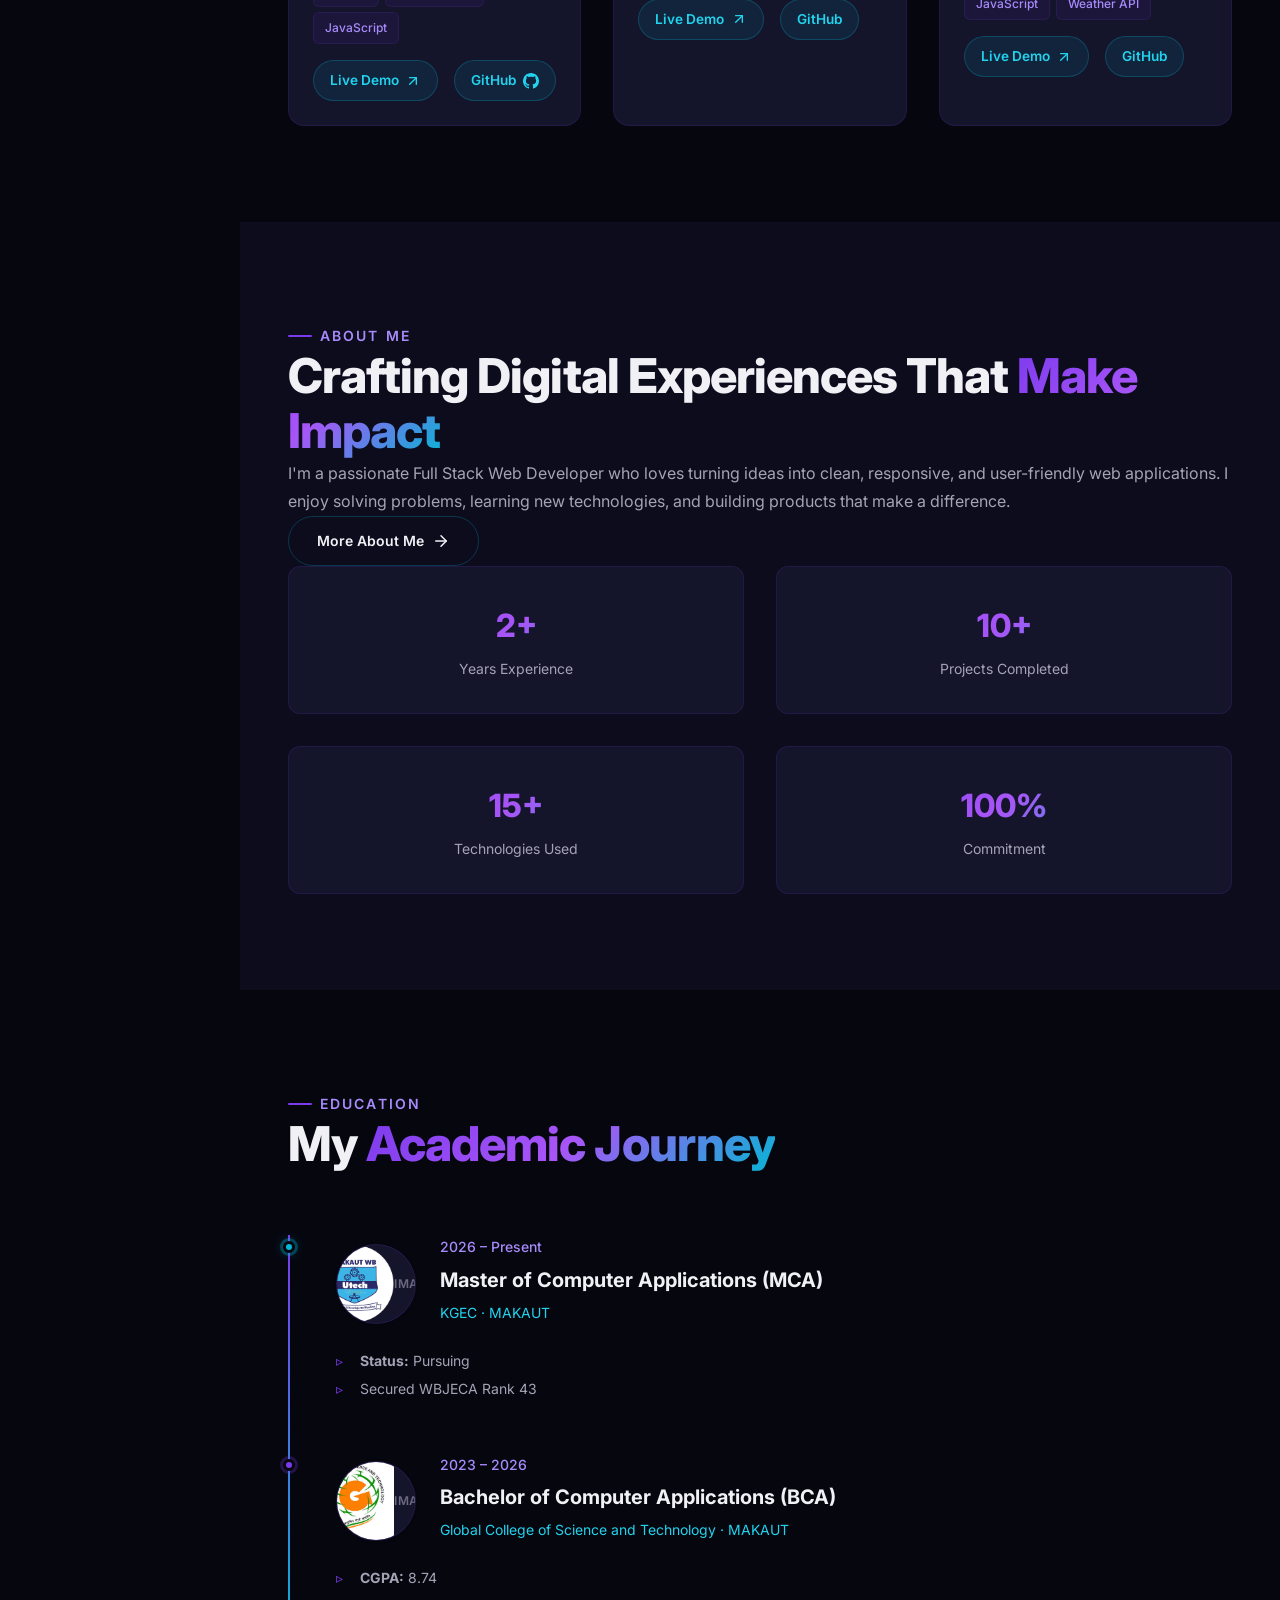
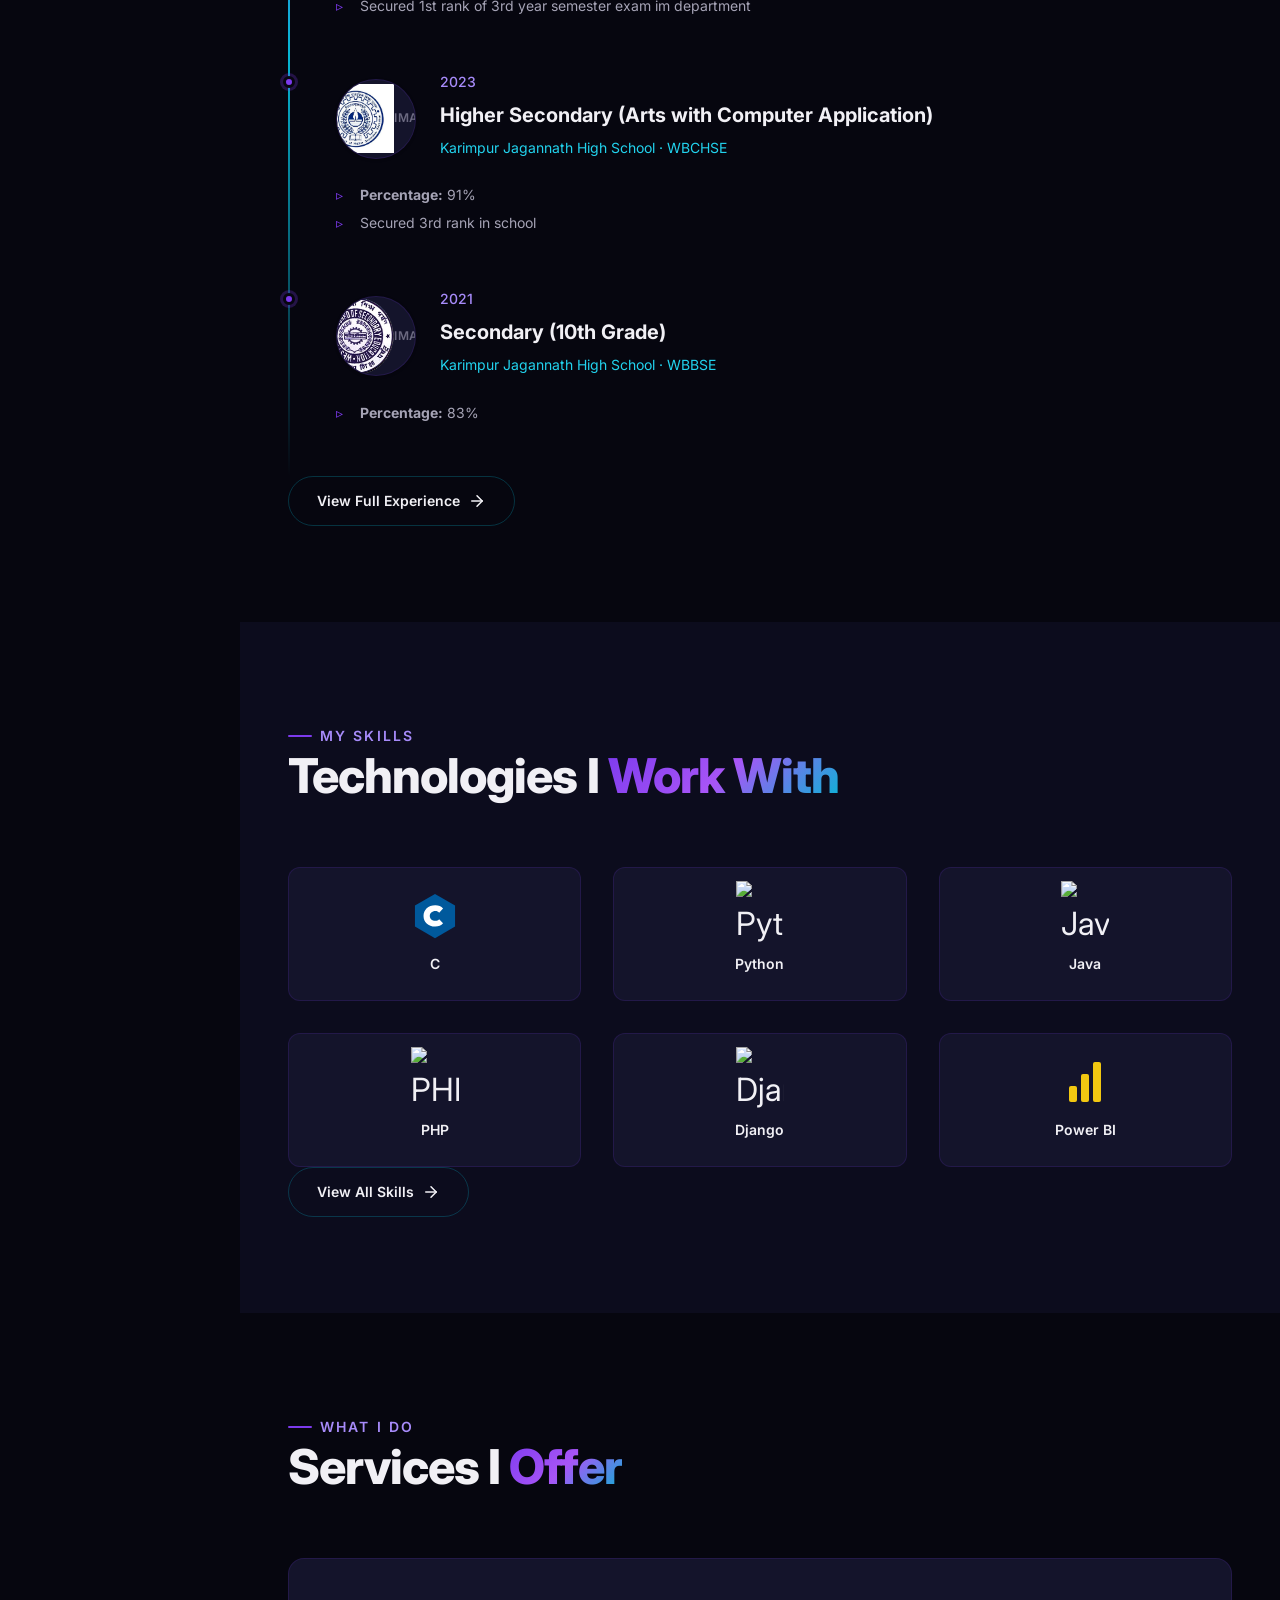
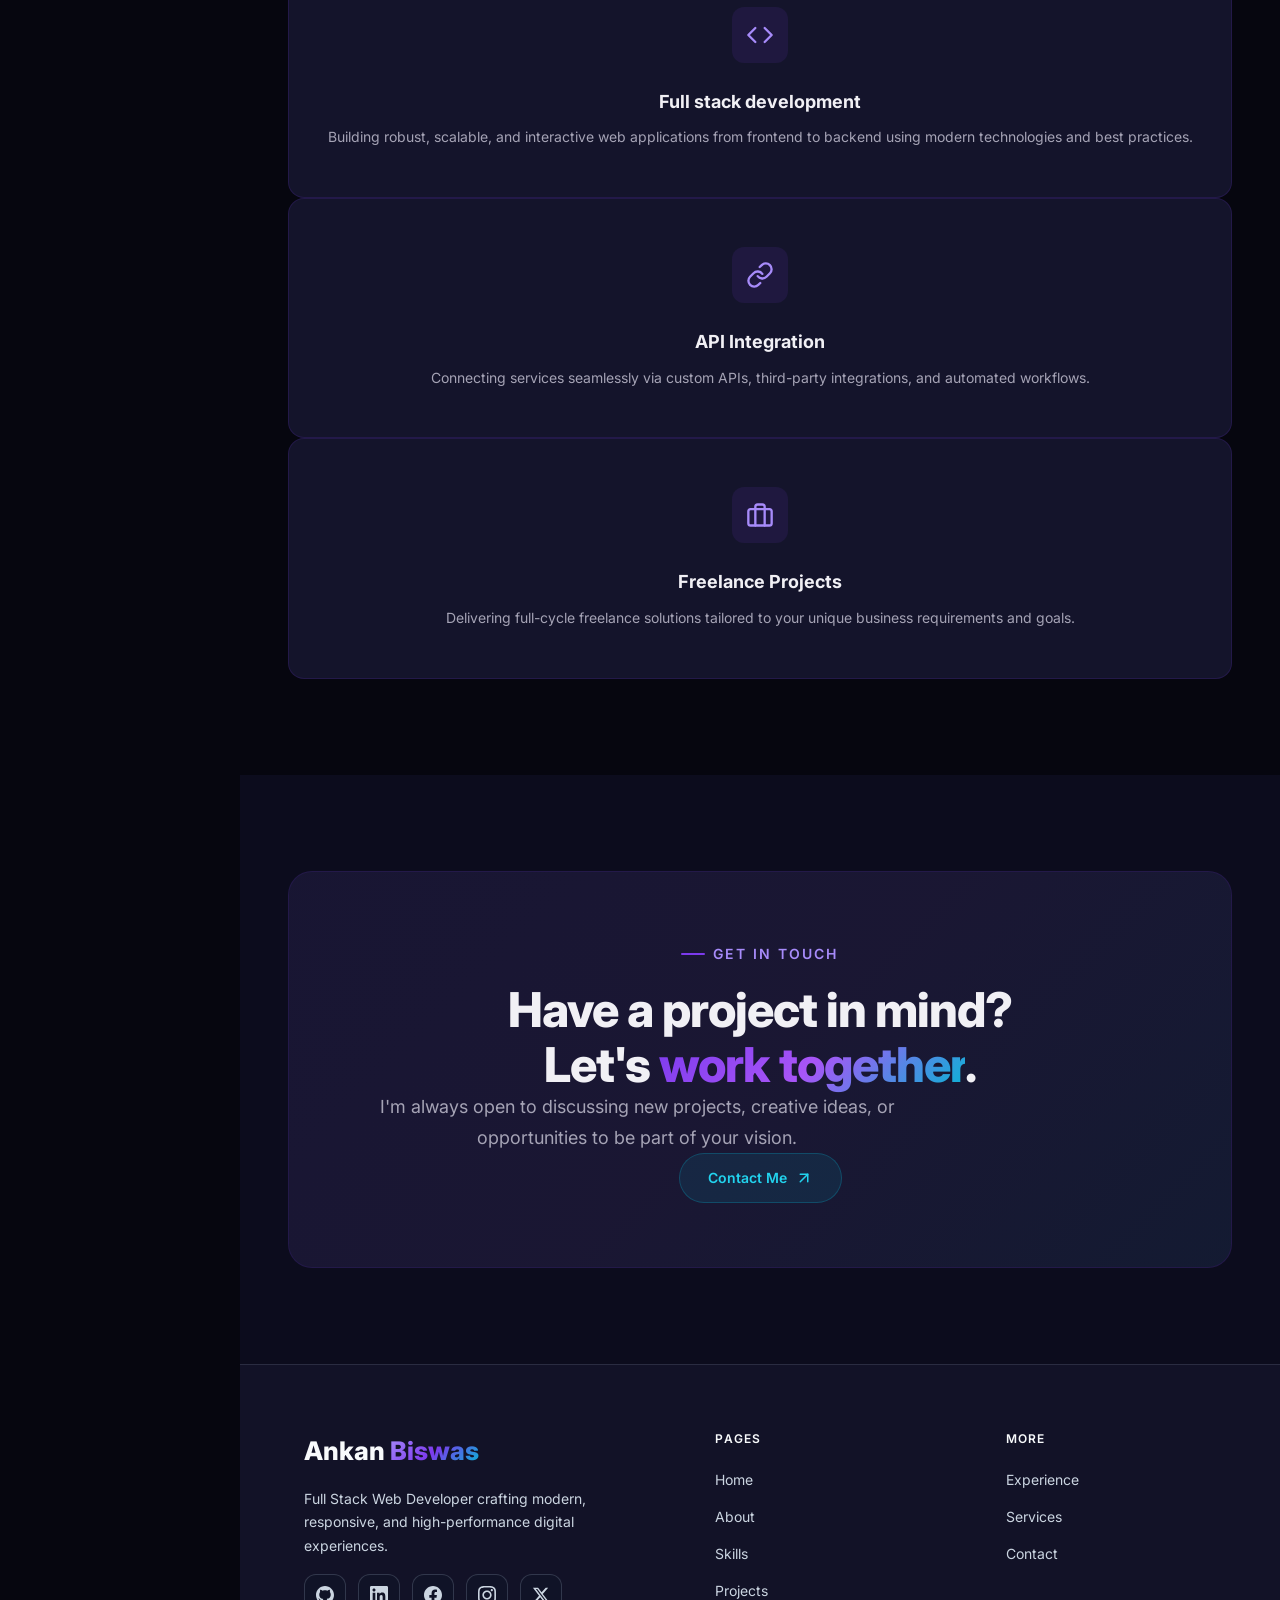
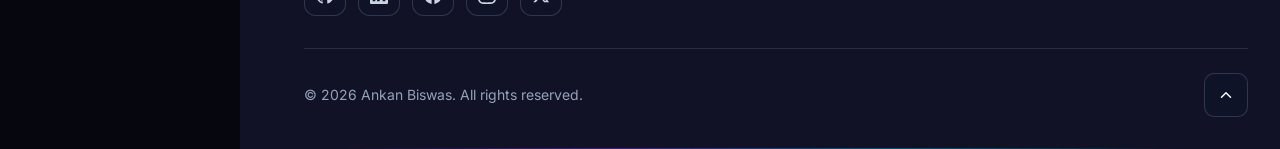
==== commit db36c34b: "experience modify" ====
--- a/index.html
+++ b/index.html
@@ -390,36 +390,80 @@
           </div>
           <div class="timeline">
             <div class="timeline-item current reveal">
-              <div class="timeline-date">2026 – Present</div>
-              <h3 class="timeline-title">Master of Computer Applications (MCA)</h3>
-              <div class="timeline-company">KGEC · MAKAUT</div>
+              <div class="timeline-logo-wrapper">
+                <div class="timeline-logo-placeholder">
+                  <img src="assets/education/makaut.png" alt="KGEC Logo"
+                    class="absolute inset-0 w-full h-full object-cover z-10 transition-transform duration-500 hover:scale-110">
+                  <div class="timeline-logo-content absolute inset-0 flex items-center justify-center -z-10 bg-surface">
+                    <span>IMAGE</span>
+                  </div>
+                </div>
+                <div class="timeline-info">
+                  <div class="timeline-date">2026 – Present</div>
+                  <h3 class="timeline-title">Master of Computer Applications (MCA)</h3>
+                  <div class="timeline-company">KGEC · MAKAUT</div>
+                </div>
+              </div>
               <ul class="timeline-desc">
                 <li><strong>Status:</strong> Pursuing</li>
                 <li>Secured WBJECA Rank 43</li>
               </ul>
             </div>
             <div class="timeline-item reveal stagger-2">
-              <div class="timeline-date">2023 – 2026</div>
-              <h3 class="timeline-title">Bachelor of Computer Applications (BCA)</h3>
-              <div class="timeline-company">Global College of Science and Technology · MAKAUT</div>
+              <div class="timeline-logo-wrapper">
+                <div class="timeline-logo-placeholder">
+                  <img src="assets/education/gcst.jpeg" alt="Global College Logo"
+                    class="absolute inset-0 w-full h-full object-cover z-10 transition-transform duration-500 hover:scale-110">
+                  <div class="timeline-logo-content absolute inset-0 flex items-center justify-center -z-10 bg-surface">
+                    <span>IMAGE</span>
+                  </div>
+                </div>
+                <div class="timeline-info">
+                  <div class="timeline-date">2023 – 2026</div>
+                  <h3 class="timeline-title">Bachelor of Computer Applications (BCA)</h3>
+                  <div class="timeline-company">Global College of Science and Technology · MAKAUT</div>
+                </div>
+              </div>
               <ul class="timeline-desc">
                 <li><strong>CGPA:</strong> 8.74</li>
                 <li>Secured 1st rank of 3rd year semester exam im department</li>
               </ul>
             </div>
             <div class="timeline-item reveal stagger-3">
-              <div class="timeline-date">2023</div>
-              <h3 class="timeline-title">Higher Secondary (Arts with Computer Application)</h3>
-              <div class="timeline-company">Karimpur Jagannath High School · WBCHSE</div>
+              <div class="timeline-logo-wrapper">
+                <div class="timeline-logo-placeholder">
+                  <img src="assets/education/wbchse.jpeg" alt="KJHS Logo"
+                    class="absolute inset-0 w-full h-full object-cover z-10 transition-transform duration-500 hover:scale-110">
+                  <div class="timeline-logo-content absolute inset-0 flex items-center justify-center -z-10 bg-surface">
+                    <span>IMAGE</span>
+                  </div>
+                </div>
+                <div class="timeline-info">
+                  <div class="timeline-date">2023</div>
+                  <h3 class="timeline-title">Higher Secondary (Arts with Computer Application)</h3>
+                  <div class="timeline-company">Karimpur Jagannath High School · WBCHSE</div>
+                </div>
+              </div>
               <ul class="timeline-desc">
                 <li><strong>Percentage:</strong> 91%</li>
                 <li>Secured 3rd rank in school</li>
               </ul>
             </div>
             <div class="timeline-item reveal stagger-4">
-              <div class="timeline-date">2021</div>
-              <h3 class="timeline-title">Secondary (10th Grade)</h3>
-              <div class="timeline-company">Karimpur Jagannath High School · WBBSE</div>
+              <div class="timeline-logo-wrapper">
+                <div class="timeline-logo-placeholder">
+                  <img src="assets/education/wbbse.png" alt="KJHS Logo"
+                    class="absolute inset-0 w-full h-full object-cover z-10 transition-transform duration-500 hover:scale-110">
+                  <div class="timeline-logo-content absolute inset-0 flex items-center justify-center -z-10 bg-surface">
+                    <span>IMAGE</span>
+                  </div>
+                </div>
+                <div class="timeline-info">
+                  <div class="timeline-date">2021</div>
+                  <h3 class="timeline-title">Secondary (10th Grade)</h3>
+                  <div class="timeline-company">Karimpur Jagannath High School · WBBSE</div>
+                </div>
+              </div>
               <ul class="timeline-desc">
                 <li><strong>Percentage:</strong> 83%</li>
               </ul>
--- a/css/styles.css
+++ b/css/styles.css
@@ -418,15 +418,15 @@
 }
 
 .section-grid-2 {
-  grid-template-columns: repeat(auto-fit, minmax(300px, 1fr));
+  grid-template-columns: repeat(auto-fill, minmax(300px, 1fr));
 }
 
 .section-grid-3 {
-  grid-template-columns: repeat(auto-fit, minmax(280px, 1fr));
+  grid-template-columns: repeat(auto-fill, minmax(280px, 1fr));
 }
 
 .section-grid-4 {
-  grid-template-columns: repeat(auto-fit, minmax(220px, 1fr));
+  grid-template-columns: repeat(auto-fill, minmax(220px, 1fr));
 }
 
 /* ===========================
@@ -1427,6 +1427,94 @@
 }
 
 /* ===========================
+   EXPERIENCE TIMELINE LOGO
+   =========================== */
+.timeline-logo-wrapper {
+  display: flex;
+  align-items: center;
+  gap: var(--space-lg);
+  margin-bottom: var(--space-md);
+}
+
+.timeline-logo-placeholder {
+  width: 80px;
+  height: 80px;
+  border-radius: 50%;
+  background: var(--color-surface);
+  border: 1px solid var(--color-border);
+  display: flex;
+  align-items: center;
+  justify-content: center;
+  position: relative;
+  overflow: hidden;
+  flex-shrink: 0;
+  transition: all var(--duration-normal) var(--ease-spring);
+  box-shadow: var(--shadow-sm);
+}
+
+.timeline-logo-placeholder::before {
+  content: '';
+  position: absolute;
+  inset: 0;
+  background: var(--color-accent-gradient);
+  opacity: 0;
+  transition: opacity var(--duration-normal) var(--ease-out-expo);
+  z-index: 0;
+}
+
+.timeline-logo-placeholder:hover {
+  transform: translateY(-4px) scale(1.05);
+  border-color: var(--color-accent);
+  box-shadow: var(--shadow-glow);
+}
+
+.timeline-logo-placeholder:hover::before {
+  opacity: 0.1;
+}
+
+.timeline-logo-content {
+  position: relative;
+  z-index: 1;
+  width: 100%;
+  height: 100%;
+  border-radius: inherit;
+  object-fit: contain;
+  display: flex;
+  align-items: center;
+  justify-content: center;
+  color: var(--color-text-muted);
+  font-size: var(--text-xs);
+  text-transform: uppercase;
+  letter-spacing: 0.05em;
+  font-weight: 600;
+  transition: color var(--duration-fast) var(--ease-out-expo);
+}
+
+.timeline-logo-placeholder:hover .timeline-logo-content {
+  color: var(--color-accent-light);
+}
+
+@media (max-width: 767px) {
+  .timeline-logo-wrapper {
+    flex-direction: column;
+    align-items: flex-start;
+    gap: var(--space-sm);
+  }
+  .mobile-accordion-content {
+    max-height: 0;
+    opacity: 0;
+    overflow: hidden;
+    margin-top: 0 !important;
+    transition: all 0.4s ease;
+  }
+  .mobile-accordion-content.expanded {
+    max-height: 1000px;
+    opacity: 1;
+    margin-top: var(--space-md) !important;
+  }
+}
+
+/* ===========================
    ABOUT PROFILE
    =========================== */
 .about-profile-card {
@@ -1813,4 +1901,25 @@
   50% {
     opacity: 0;
   }
+}
+
+/* ===========================
+   WORK PROCESS ANIMATION
+   =========================== */
+.process-step.active .process-circle {
+  transform: translateY(-0.5rem) !important;
+  box-shadow: 0 0 35px rgba(124, 58, 237, 0.6) !important;
+}
+
+.process-step.active .process-hover-bg {
+  opacity: 1 !important;
+}
+
+.process-step.active .process-hover-svg {
+  opacity: 1 !important;
+  transform: scale(1.1) !important;
+}
+
+.process-step.active .process-hover-num {
+  opacity: 1 !important;
 }
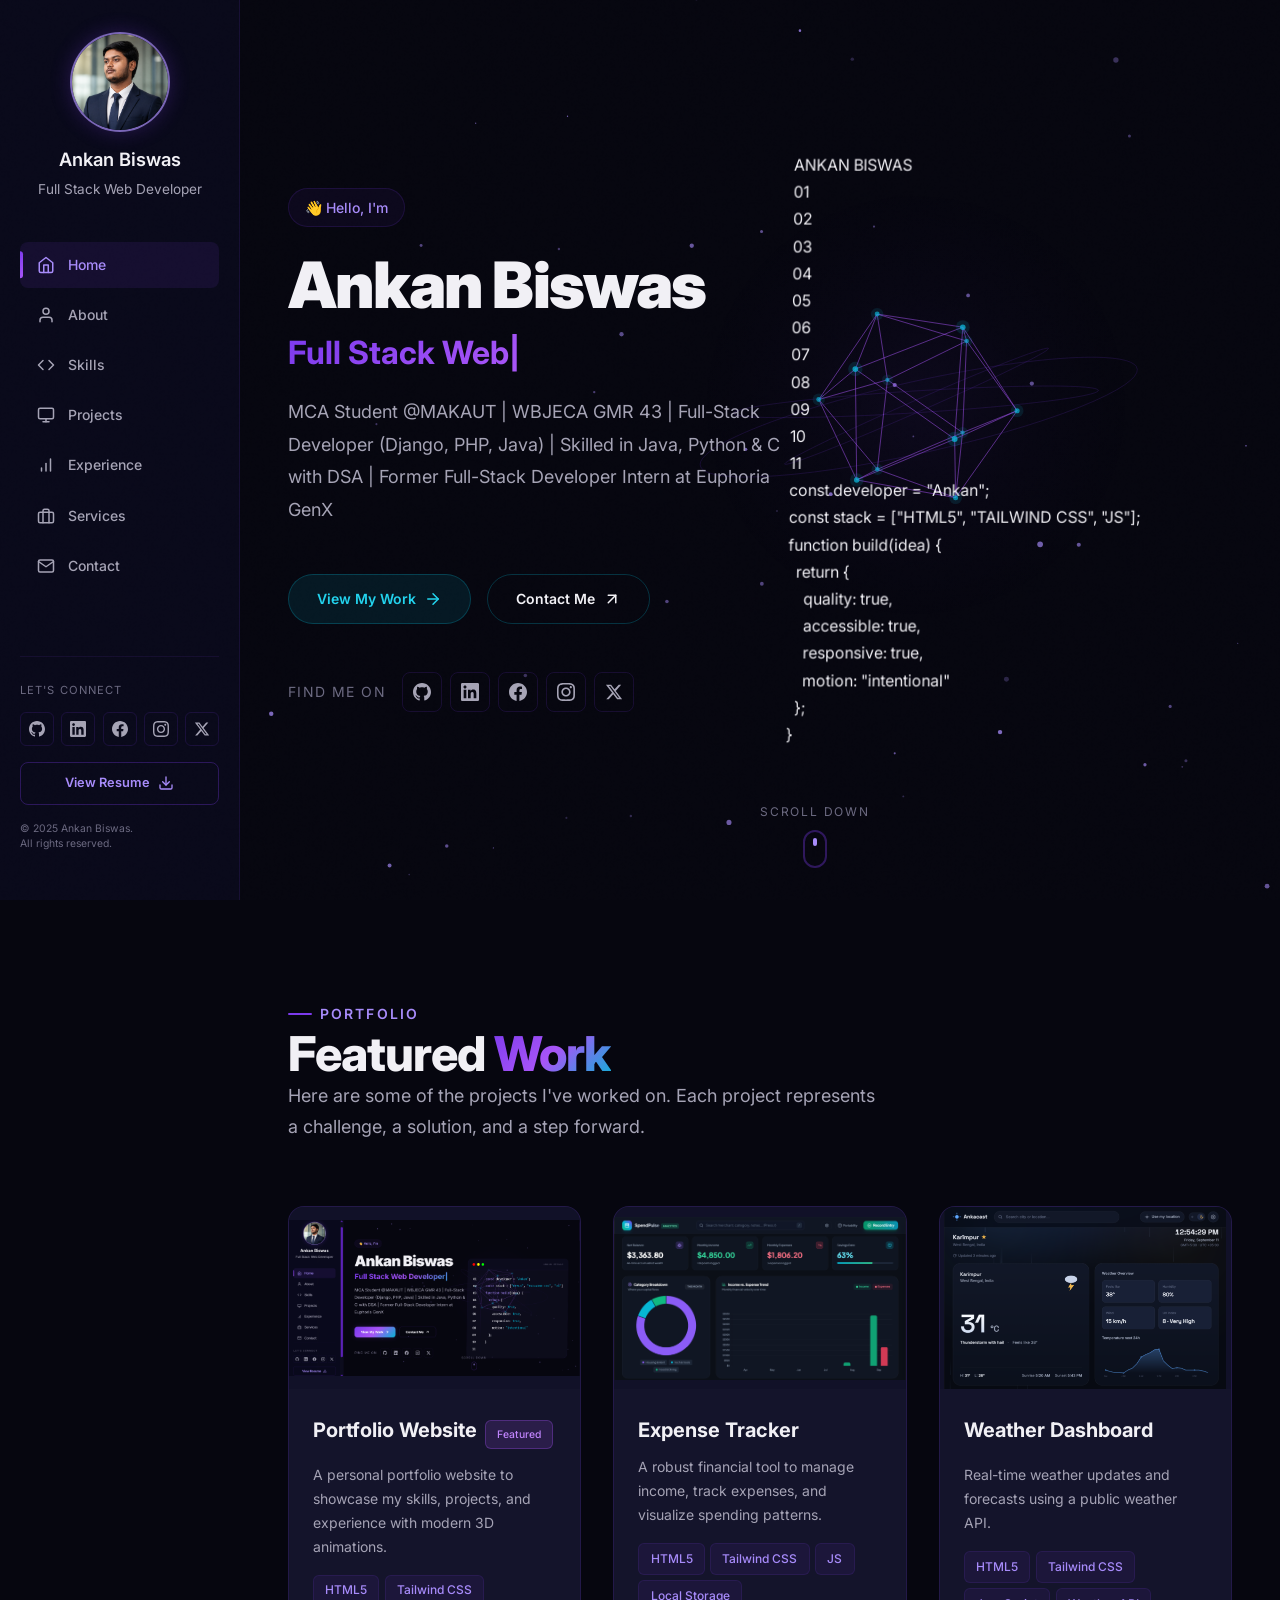
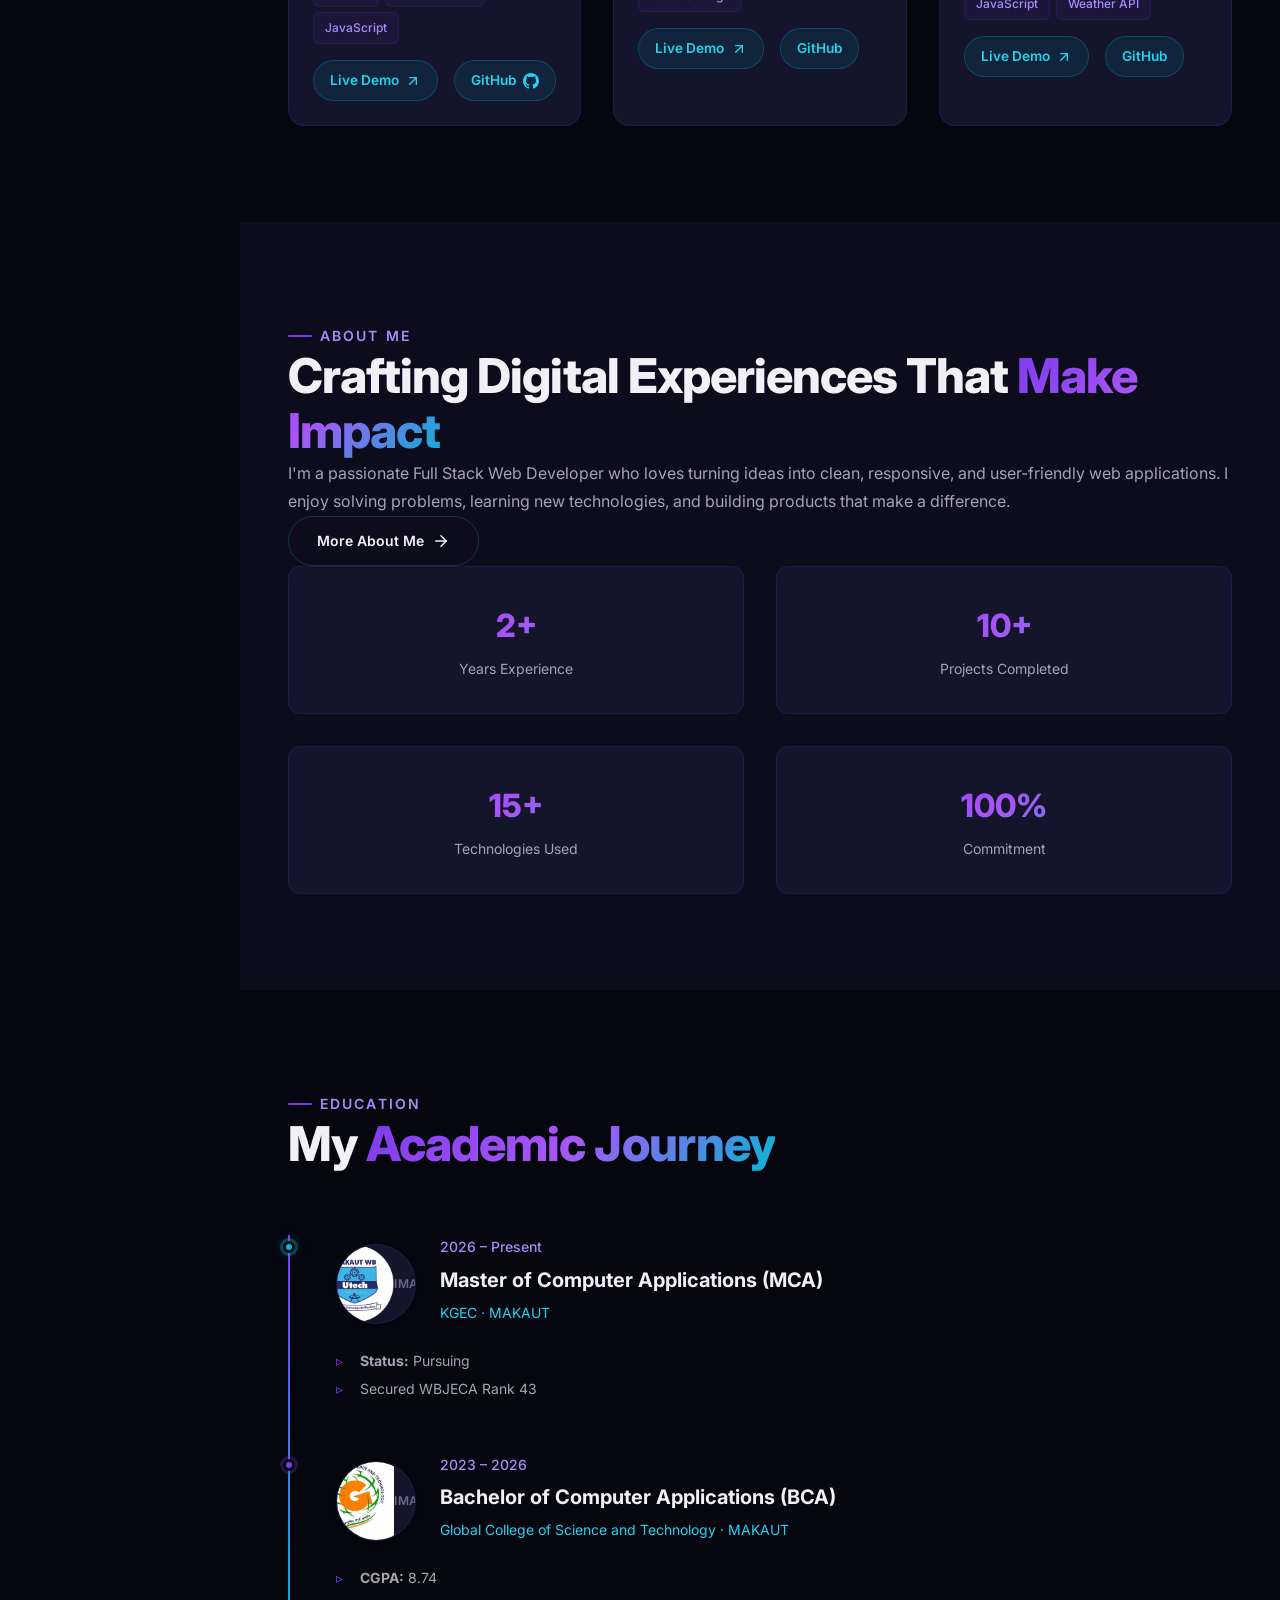
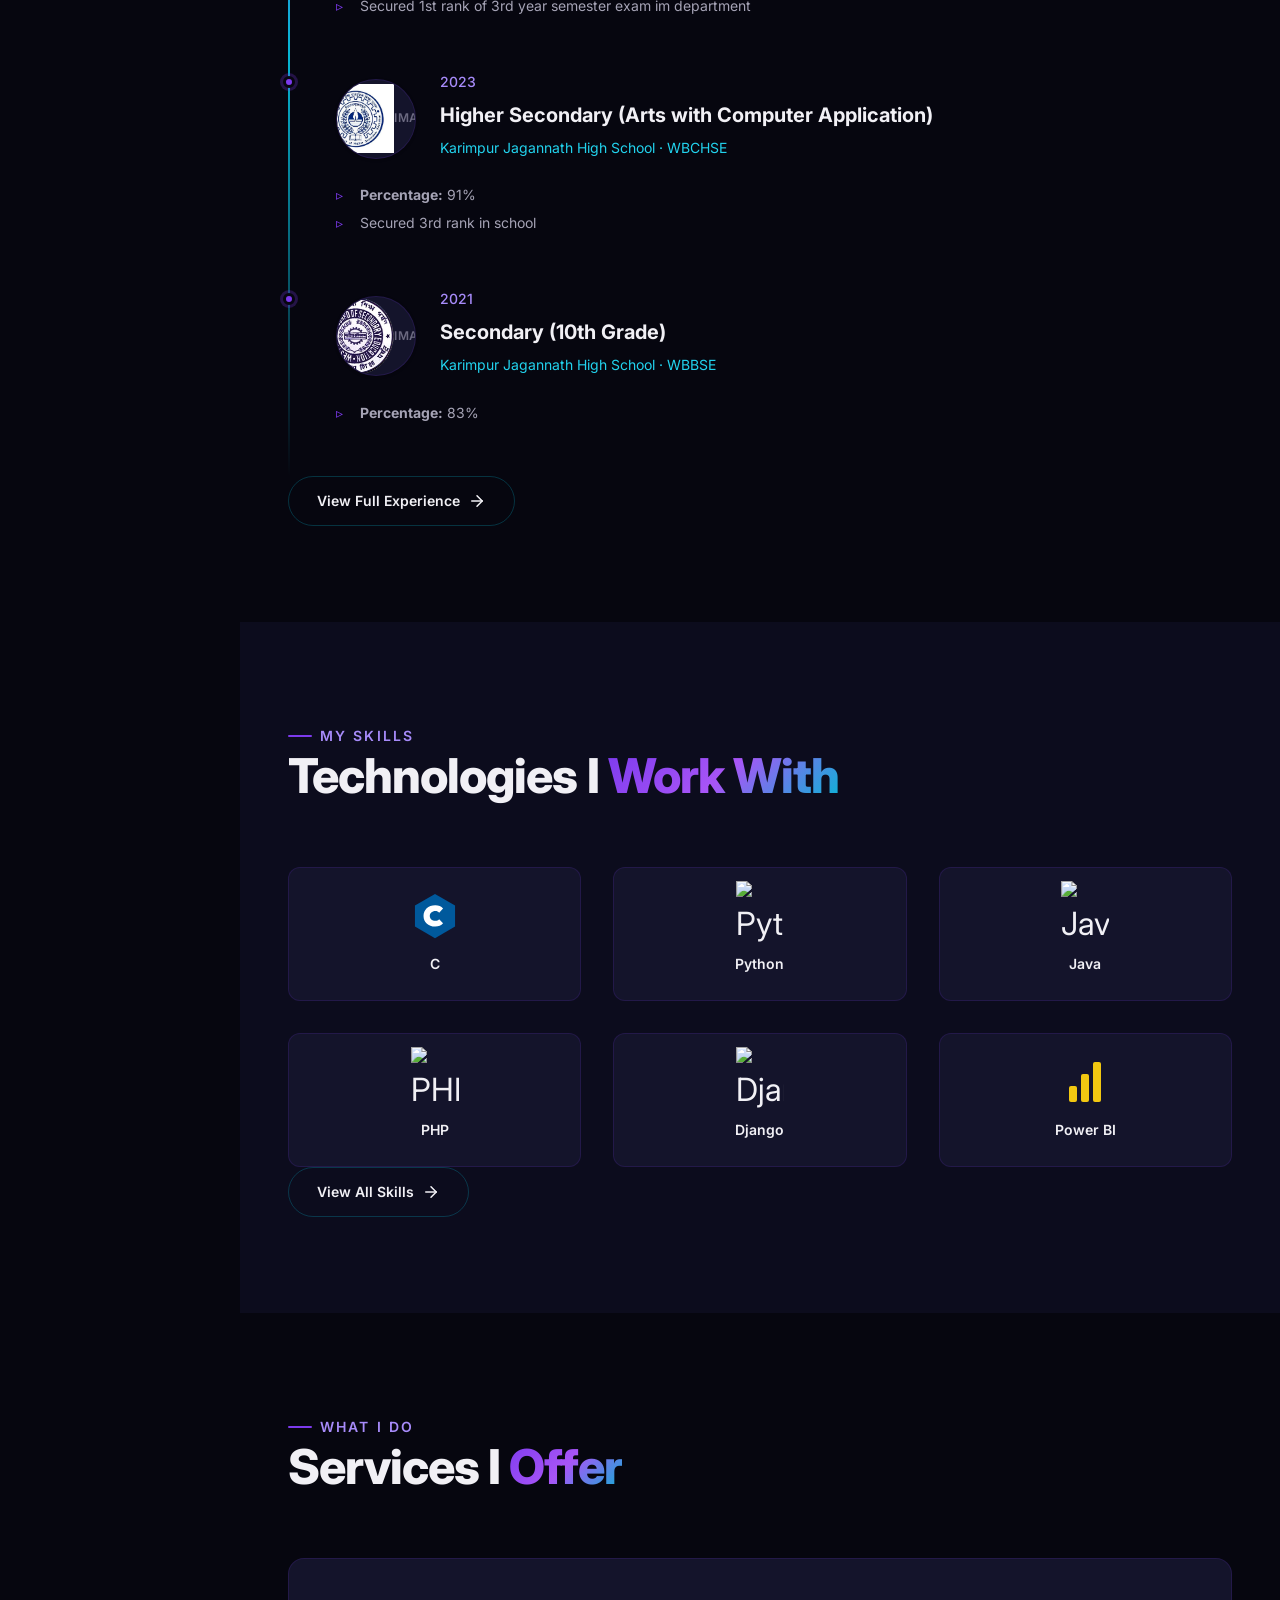
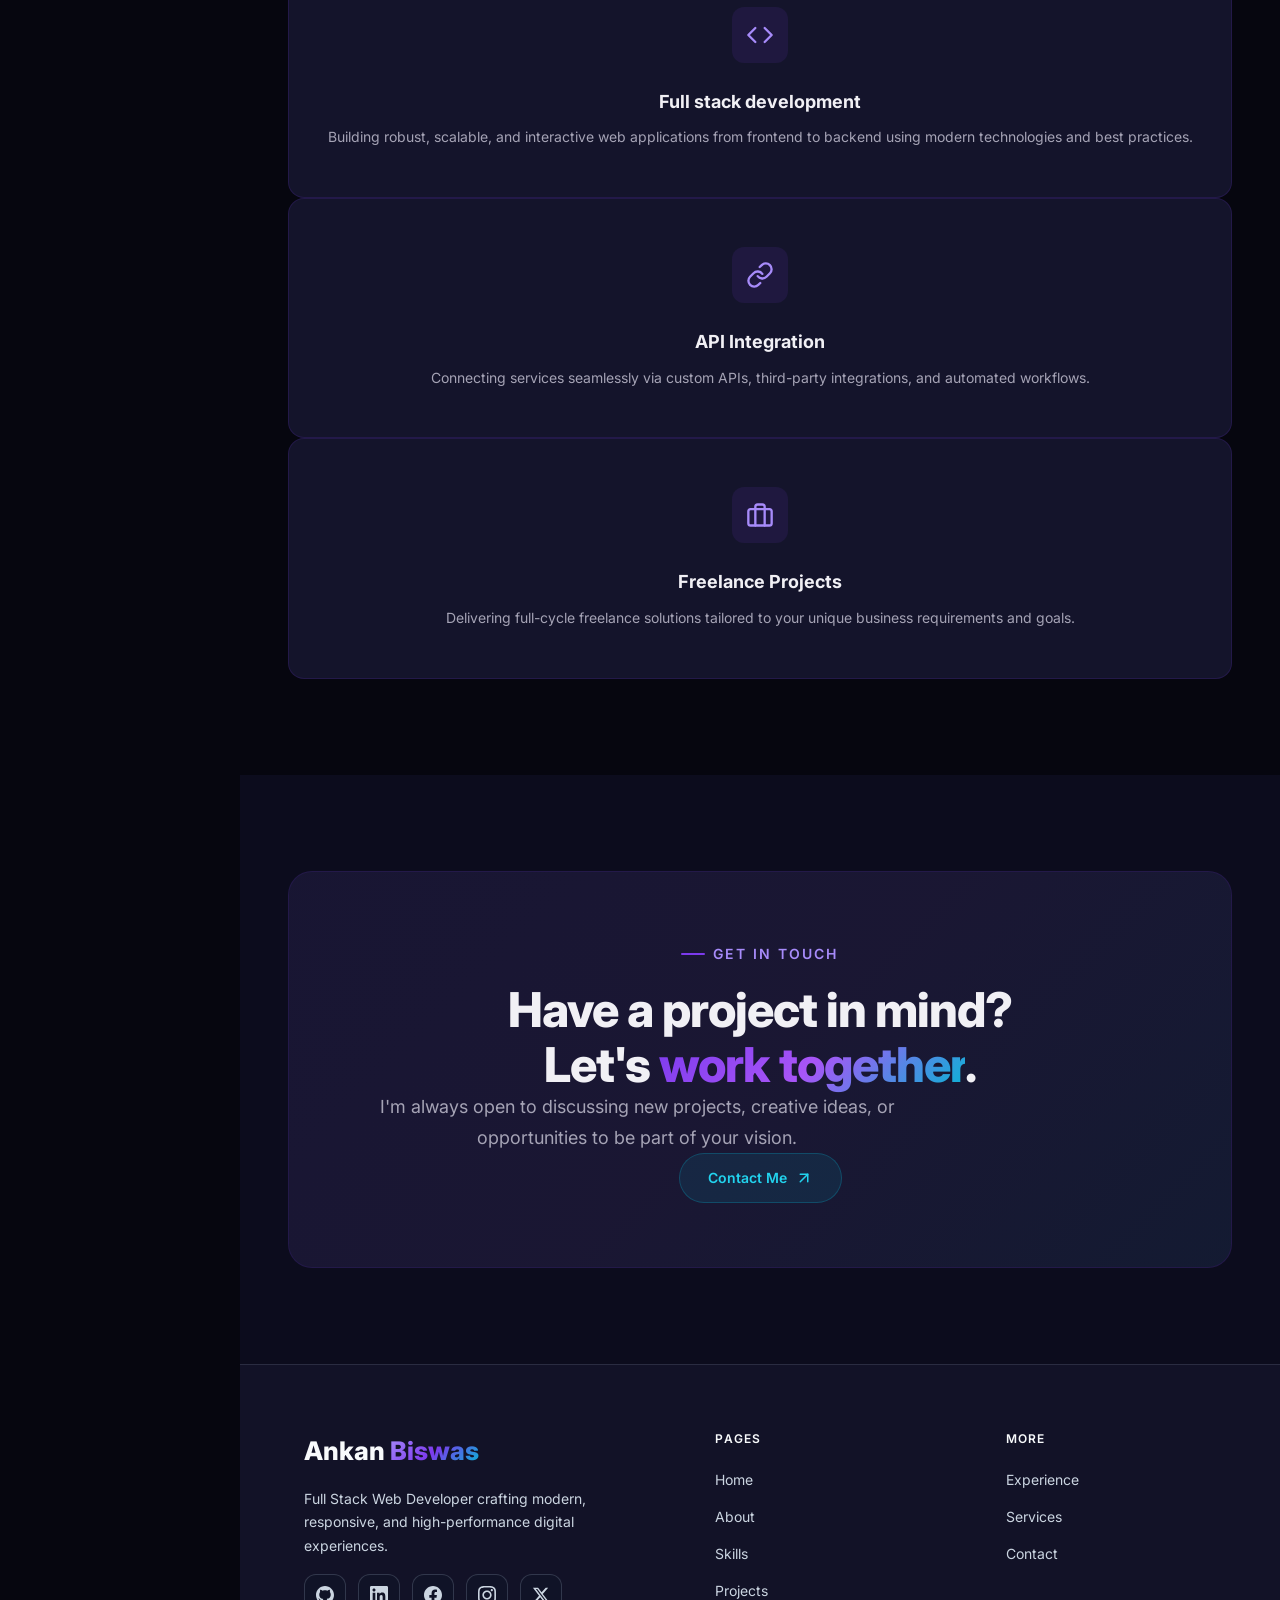
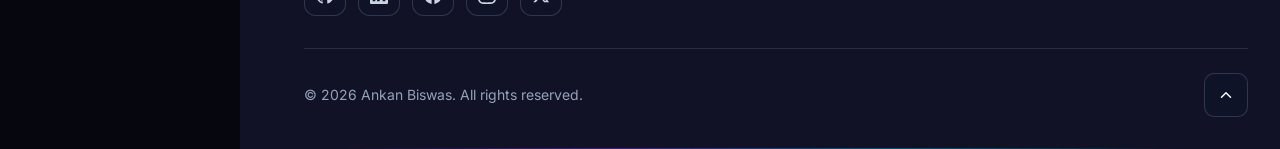
==== commit 3f833ba2: "project added" ====
--- a/index.html
+++ b/index.html
@@ -269,37 +269,31 @@
           </article>
 
           <!-- Project Card 2 -->
-          <article class="project-card card-3d reveal stagger-2" data-category="Web Apps">
-            <div class="project-card-image">
-              <img src="assets/images/projects/Ankan-Gaming-Zone.png" alt="Ankan Gaming Zone"
-                style="width:100%; height:100%; object-fit:contain;">
-            </div>
-            <div class="project-card-body">
-              <div style="display:flex;align-items:center;gap:.5rem;margin-bottom:.5rem;">
-                <h3 class="project-card-title">Ankan Gaming Zone</h3>
-              </div>
-              <p class="project-card-desc">Powering the Future of Competitive Gaming. The ultimate destination for
-                next-gen gaming and esports.</p>
-              <div class="project-card-techs">
-                <span class="tech-badge">HTML5</span>
-                <span class="tech-badge">Bootstrap</span>
-                <span class="tech-badge">JavaScript</span>
-              </div>
-              <div class="project-card-links">
-                <a href="https://ankan-76.github.io/Ankan-Gaming-Zone/" class="project-card-link" target="_blank"
-                  rel="noopener noreferrer">
-                  Live Demo <svg viewBox="0 0 24 24" fill="none" stroke="currentColor" stroke-width="2"
-                    stroke-linecap="round" stroke-linejoin="round">
-                    <line x1="7" y1="17" x2="17" y2="7" />
-                    <polyline points="7 7 17 7 17 17" />
-                  </svg>
-                </a>
-                <a href="https://github.com/Ankan-76/Ankan-Gaming-Zone" class="project-card-link" target="_blank"
-                  rel="noopener noreferrer">
-                  GitHub
-                </a>
-              </div>
-            </div>
+          <article class="project-card card-3d reveal stagger-2" data-category="Dashboards">
+                        <div class="project-card-image">
+                            <img src="assets/images/projects/expense-tracker.png" alt="Expense Tracker"
+                                style="width:100%; height:100%; object-fit:contain;">
+                        </div>
+                        <div class="project-card-body">
+                            <h3 class="project-card-title">Expense Tracker</h3>
+                            <p class="project-card-desc">A robust financial tool to manage income, track expenses, and
+                                visualize spending patterns.
+                            </p>
+                            <div class="project-card-techs"><span class="tech-badge">HTML5</span><span
+                                    class="tech-badge">Tailwind CSS</span><span class="tech-badge">JS</span><span
+                                    class="tech-badge">Local Storage</span></div>
+                            <div class="project-card-links">
+                                <a href="https://ankan-76.github.io/expense-tracker/" class="project-card-link"
+                                    target="_blank" rel="noopener noreferrer">Live Demo <svg viewBox="0 0 24 24"
+                                        fill="none" stroke="currentColor" stroke-width="2" stroke-linecap="round"
+                                        stroke-linejoin="round">
+                                        <line x1="7" y1="17" x2="17" y2="7" />
+                                        <polyline points="7 7 17 7 17 17" />
+                                    </svg></a>
+                                <a href="https://github.com/Ankan-76/expense-tracker" class="project-card-link"
+                                    target="_blank" rel="noopener noreferrer">GitHub</a>
+                            </div>
+                        </div>
           </article>
 
           <!-- Project Card 3 -->
--- a/css/styles.css
+++ b/css/styles.css
@@ -488,6 +488,21 @@
 @media (max-width: 767px) {
   .page-hero {
     padding: var(--space-2xl) var(--space-lg) var(--space-lg);
+  }
+
+  .page-hero .section-title,
+  .page-hero .section-subtitle {
+    text-align: center;
+    margin-left: auto;
+    margin-right: auto;
+  }
+
+  .page-hero .section-title {
+    margin-bottom: var(--space-md);
+  }
+
+  .page-hero .breadcrumb {
+    justify-content: center;
   }
 }
 
@@ -1500,6 +1515,7 @@
     align-items: flex-start;
     gap: var(--space-sm);
   }
+
   .mobile-accordion-content {
     max-height: 0;
     opacity: 0;
@@ -1507,6 +1523,7 @@
     margin-top: 0 !important;
     transition: all 0.4s ease;
   }
+
   .mobile-accordion-content.expanded {
     max-height: 1000px;
     opacity: 1;
@@ -1922,4 +1939,86 @@
 
 .process-step.active .process-hover-num {
   opacity: 1 !important;
+}
+
+/* ===========================
+   FORM STYLES
+   =========================== */
+.form-group {
+  margin-bottom: var(--space-md);
+  position: relative;
+}
+
+.form-label {
+  display: block;
+  font-size: var(--text-sm);
+  font-weight: 600;
+  color: var(--color-text-secondary);
+  margin-bottom: var(--space-sm);
+  transition: color var(--duration-fast) var(--ease-out-expo);
+}
+
+.form-input,
+.form-textarea {
+  width: 100%;
+  padding: 1rem 1.25rem;
+  font-family: inherit;
+  font-size: var(--text-base);
+  color: var(--color-text-primary);
+  background: rgba(255, 255, 255, 0.03);
+  border: 1px solid var(--color-border);
+  border-radius: var(--radius-md);
+  outline: none;
+  transition: all var(--duration-normal) var(--ease-out-expo);
+  box-shadow: 0 4px 6px rgba(0, 0, 0, 0.1) inset;
+}
+
+.form-textarea {
+  min-height: 150px;
+  resize: vertical;
+}
+
+.form-input::placeholder,
+.form-textarea::placeholder {
+  color: var(--color-text-muted);
+}
+
+.form-input:hover,
+.form-textarea:hover {
+  background: rgba(255, 255, 255, 0.05);
+  border-color: var(--color-border-hover);
+}
+
+.form-input:focus,
+.form-textarea:focus {
+  background: rgba(255, 255, 255, 0.08);
+  border-color: var(--color-accent);
+  box-shadow: 0 0 0 4px rgba(124, 58, 237, 0.15), 0 4px 6px rgba(0, 0, 0, 0.1) inset;
+}
+
+.form-group:focus-within .form-label {
+  color: var(--color-accent-light);
+}
+
+/* Form Submit Button Animation */
+#contact-form button[type="submit"] {
+  position: relative;
+  overflow: hidden;
+  z-index: 1;
+}
+
+#contact-form button[type="submit"]::before {
+  content: '';
+  position: absolute;
+  top: 0;
+  left: -100%;
+  width: 100%;
+  height: 100%;
+  background: linear-gradient(90deg, transparent, rgba(255, 255, 255, 0.2), transparent);
+  transition: left 0.7s var(--ease-out-expo);
+  z-index: -1;
+}
+
+#contact-form button[type="submit"]:hover::before {
+  left: 100%;
 }
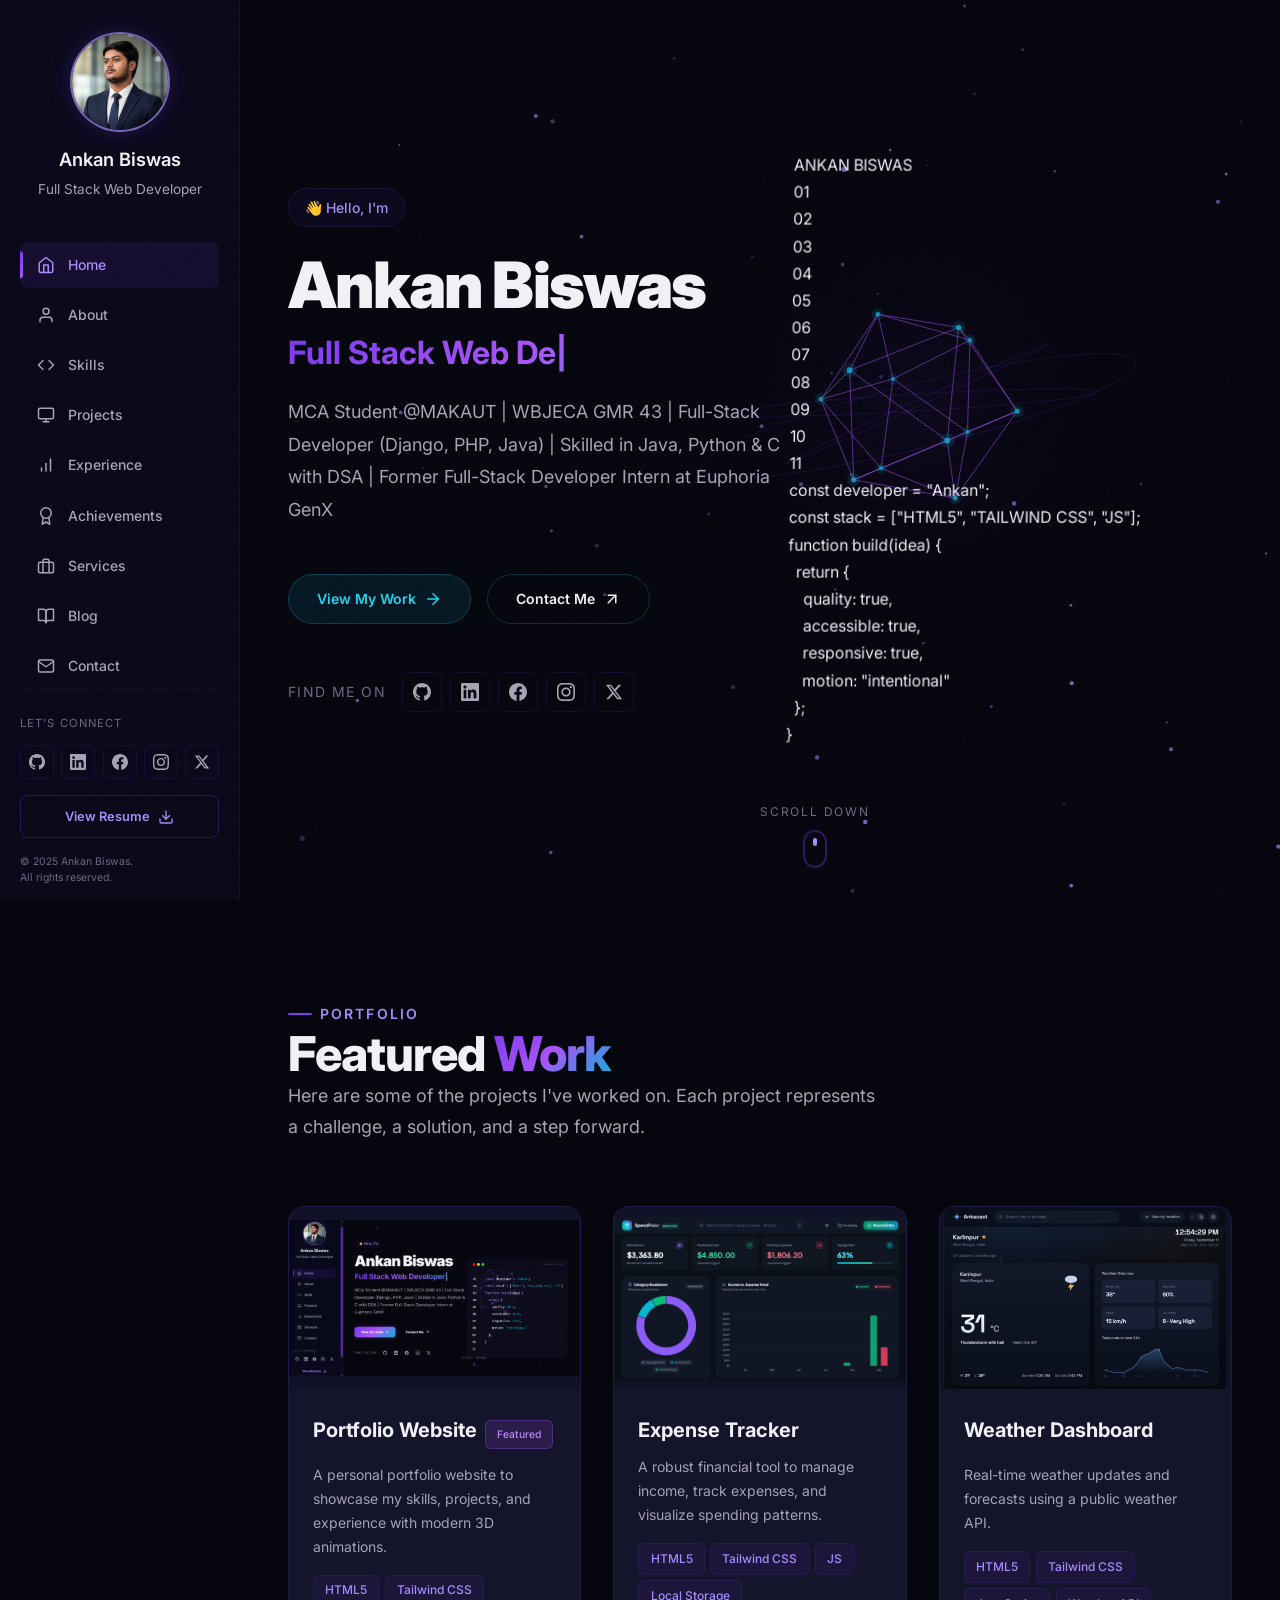
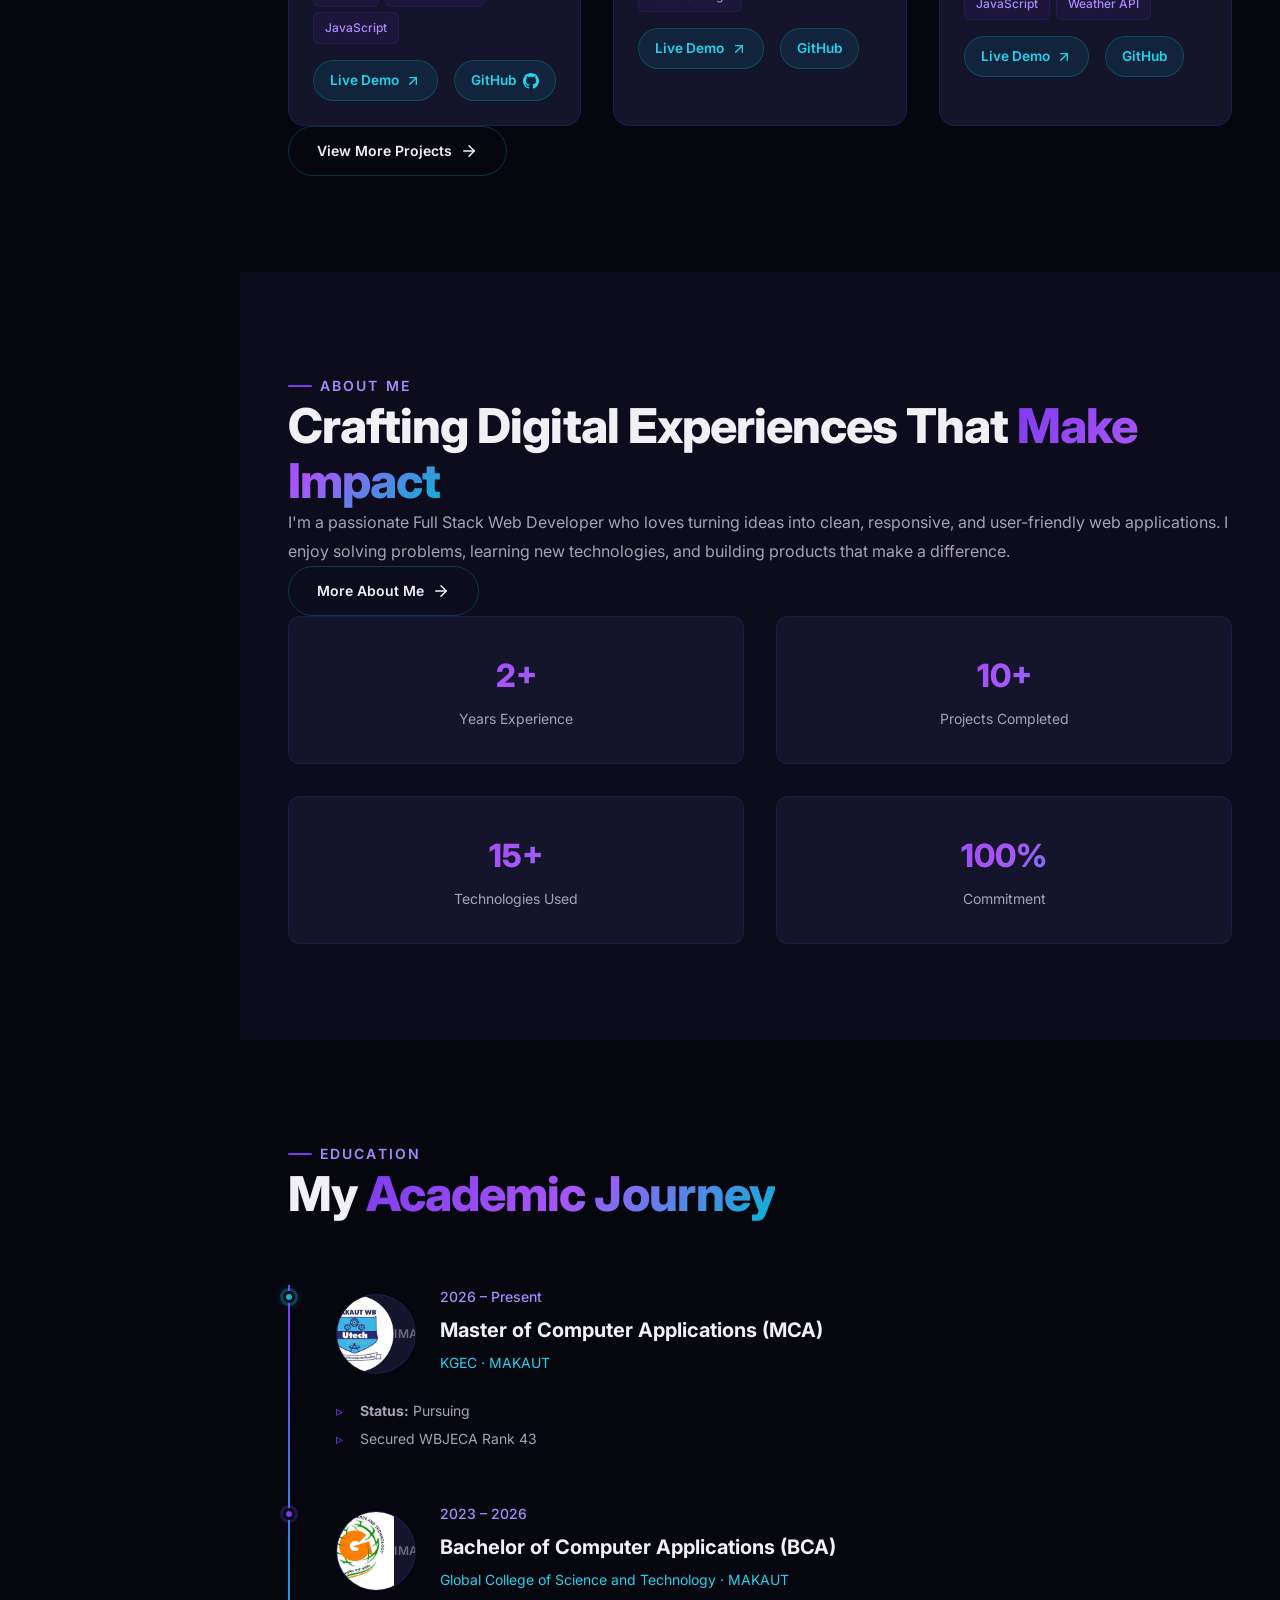
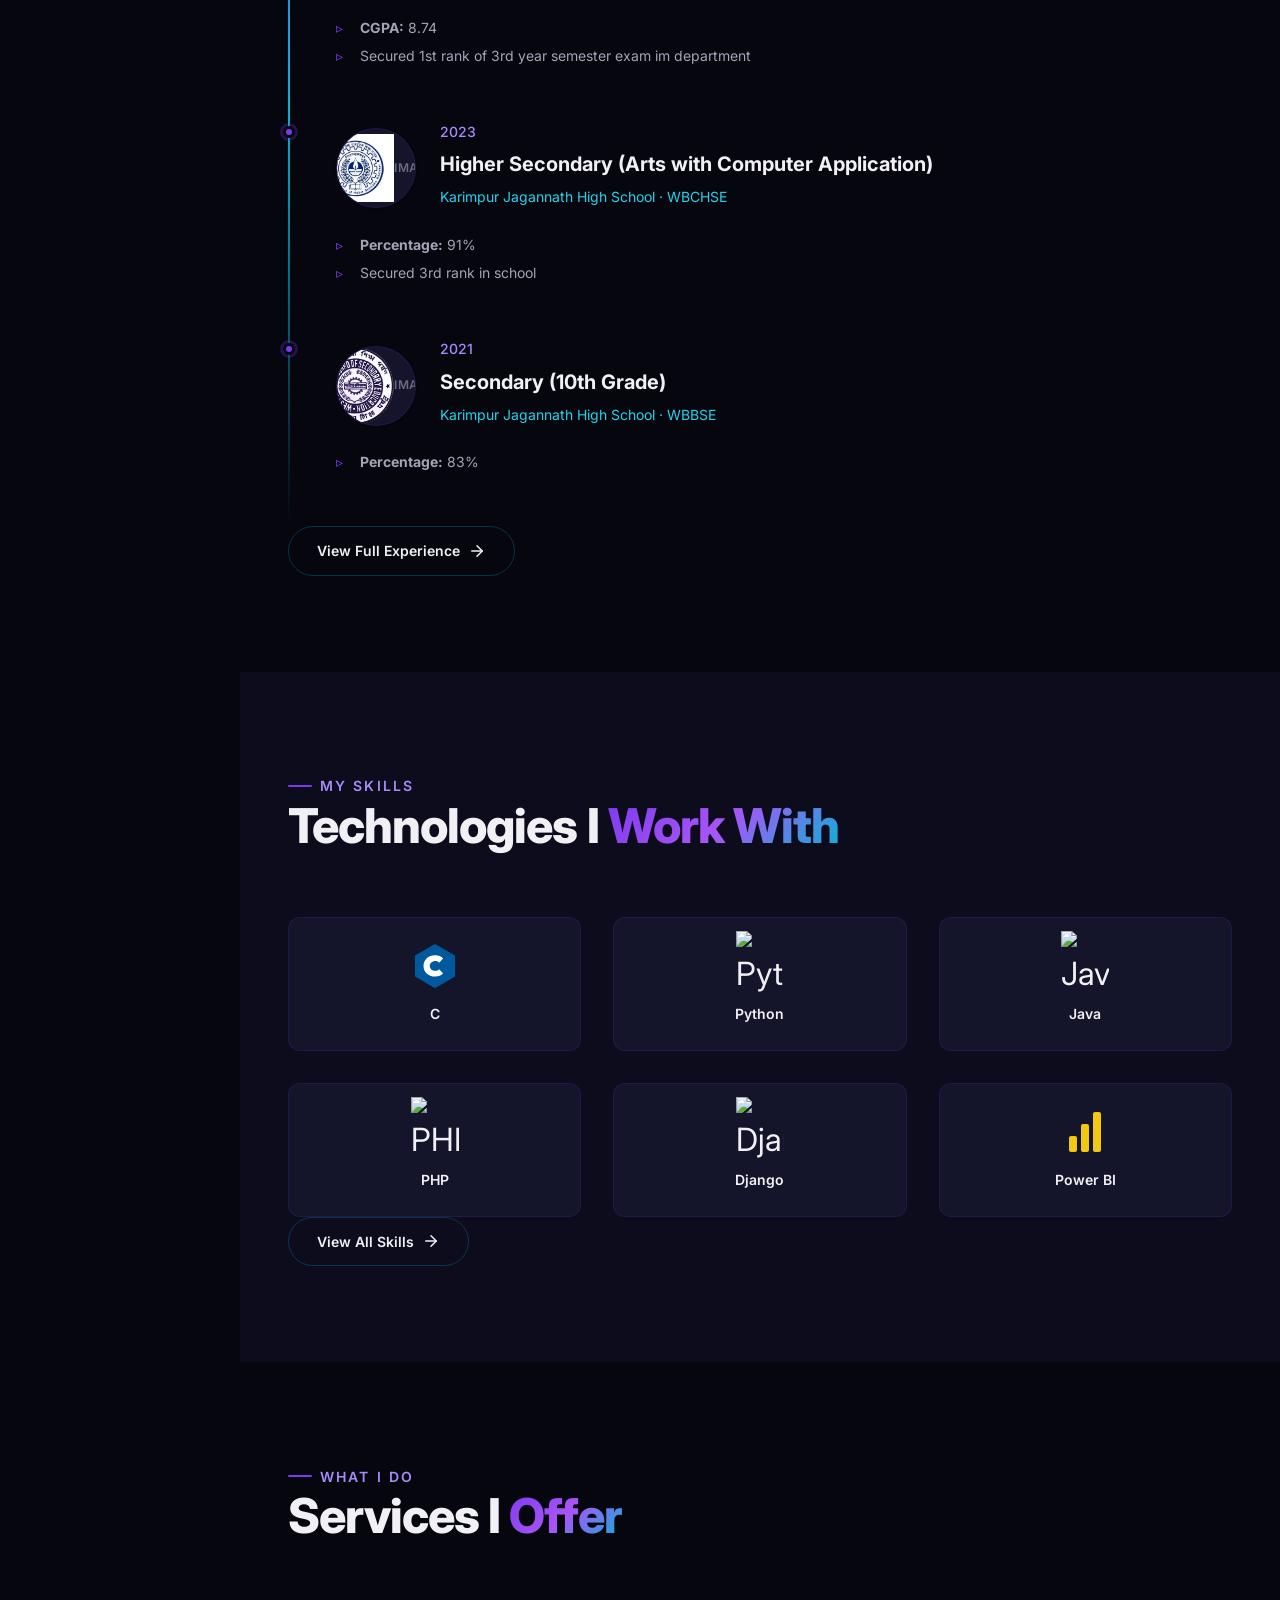
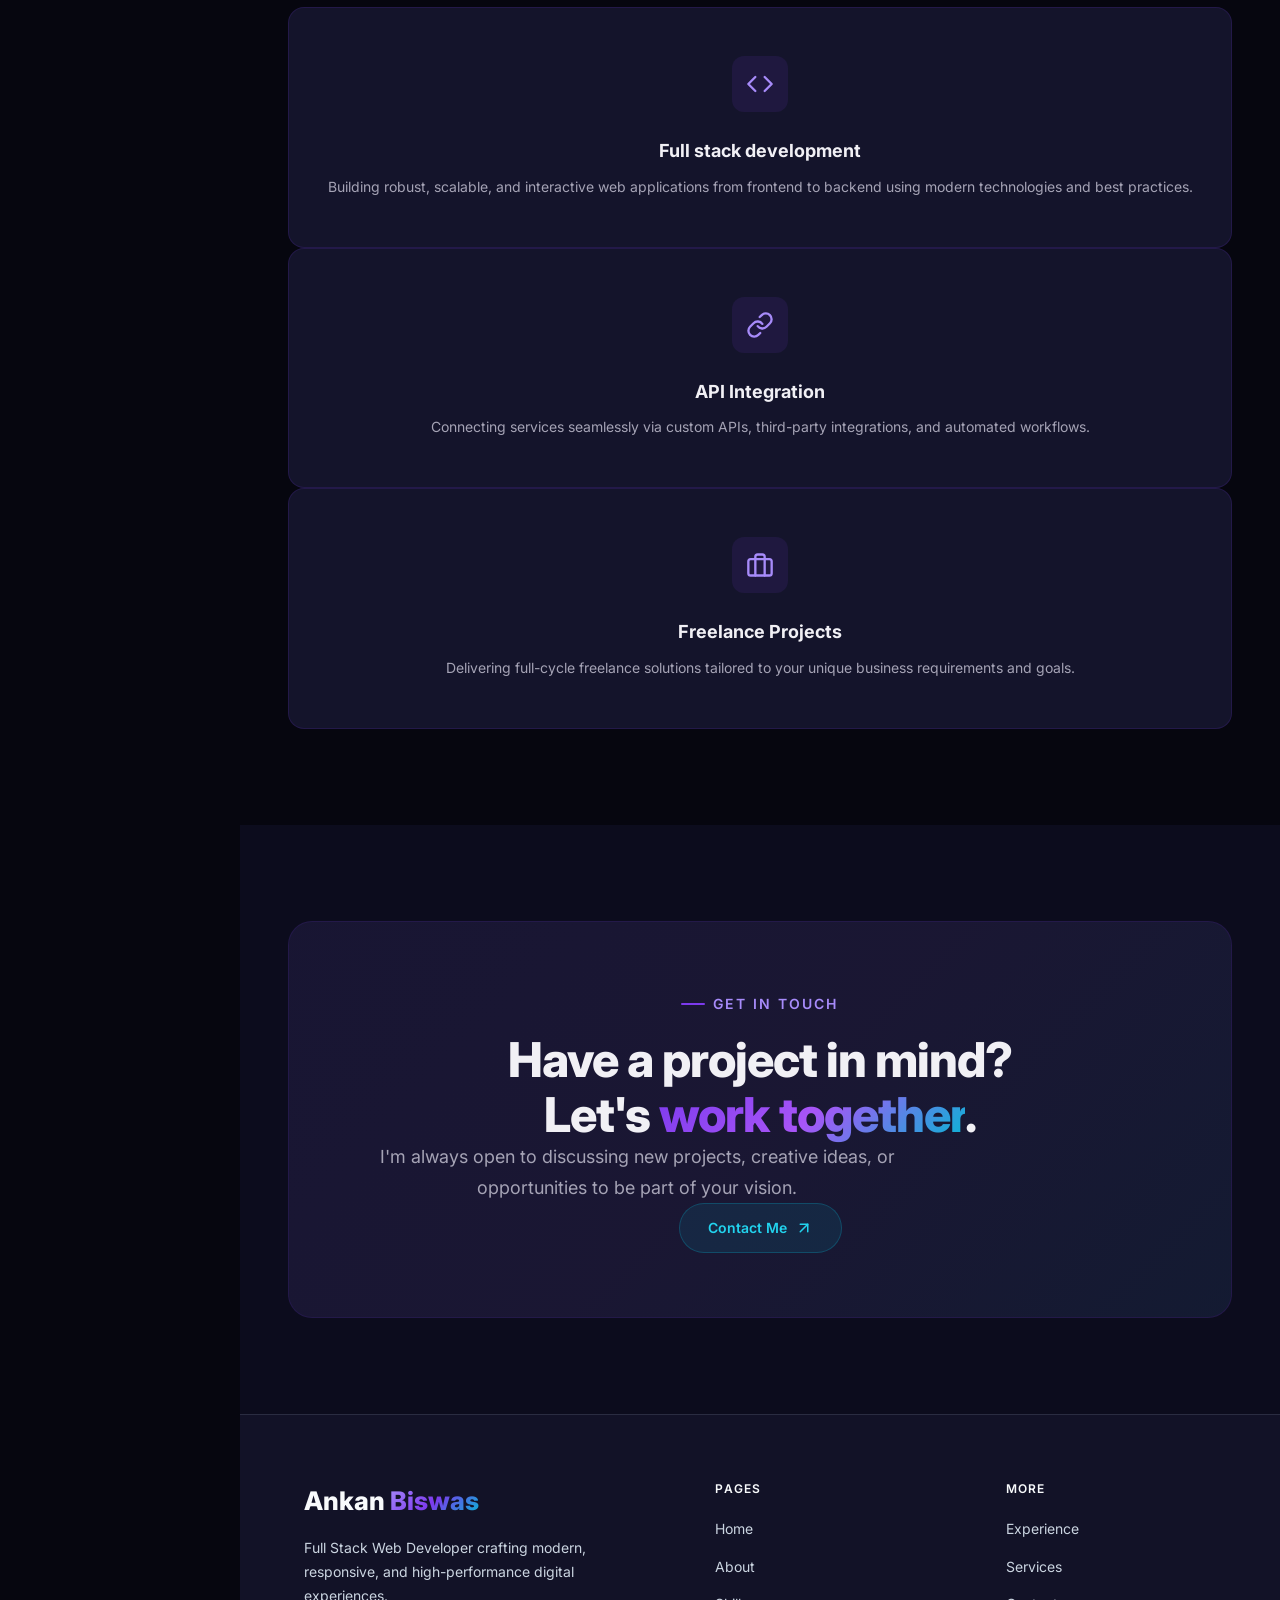
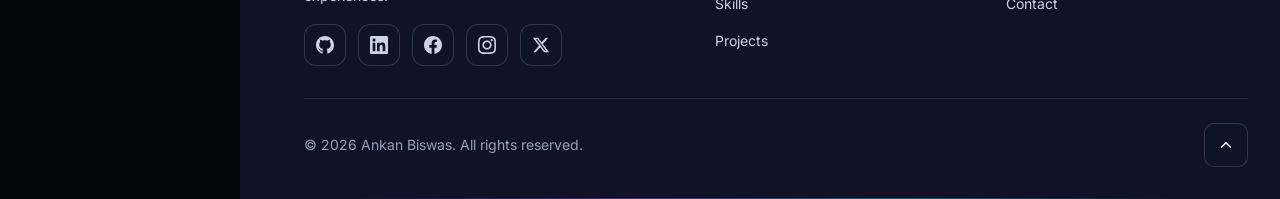
==== commit 182685d3: "update hero projects" ====
--- a/index.html
+++ b/index.html
@@ -330,6 +330,17 @@
             </div>
           </article>
         </div>
+
+        <div class="text-center mt-10 reveal">
+          <a href="projects.html" class="btn btn-outline" id="view-more-projects">
+            View More Projects
+            <svg viewBox="0 0 24 24" fill="none" stroke="currentColor" stroke-width="2" stroke-linecap="round"
+              stroke-linejoin="round">
+              <line x1="5" y1="12" x2="19" y2="12" />
+              <polyline points="12 5 19 12 12 19" />
+            </svg>
+          </a>
+        </div>
       </section>
 
       <!-- ===== ABOUT SNAPSHOT ===== -->
